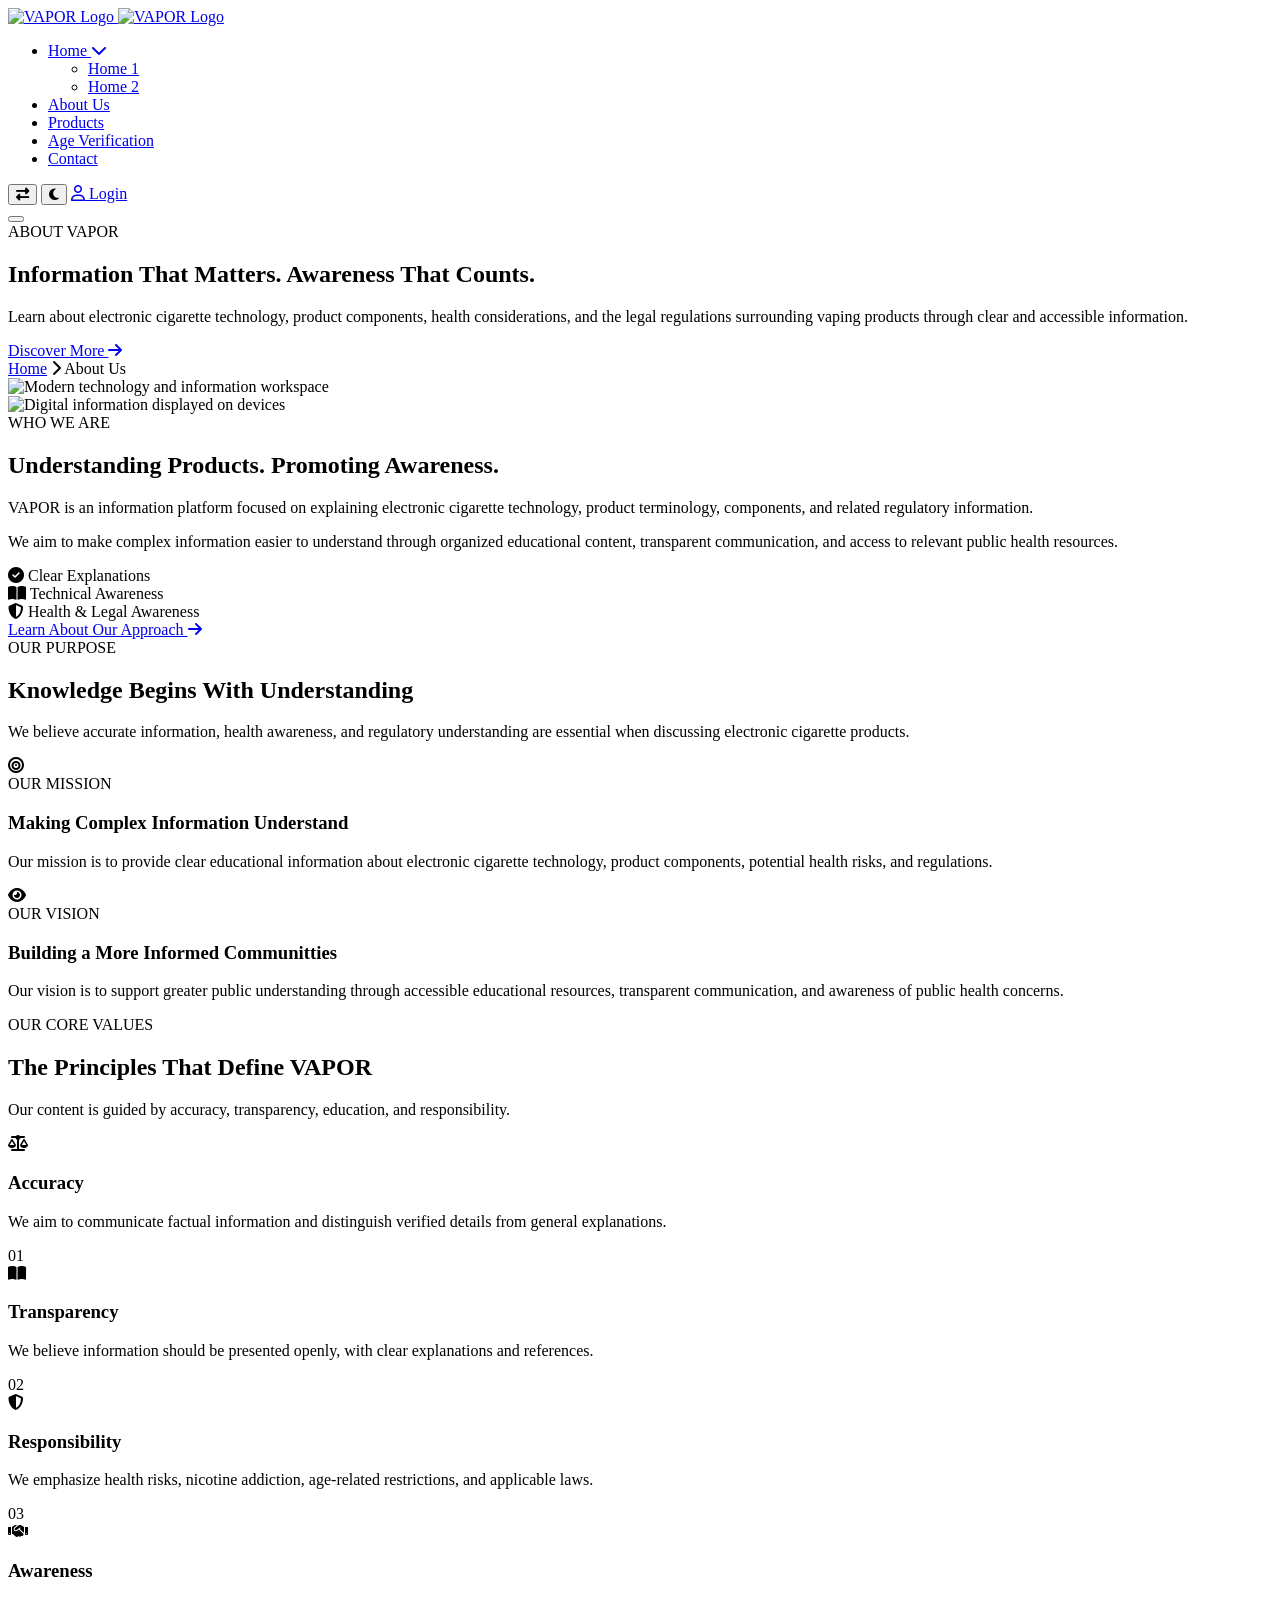
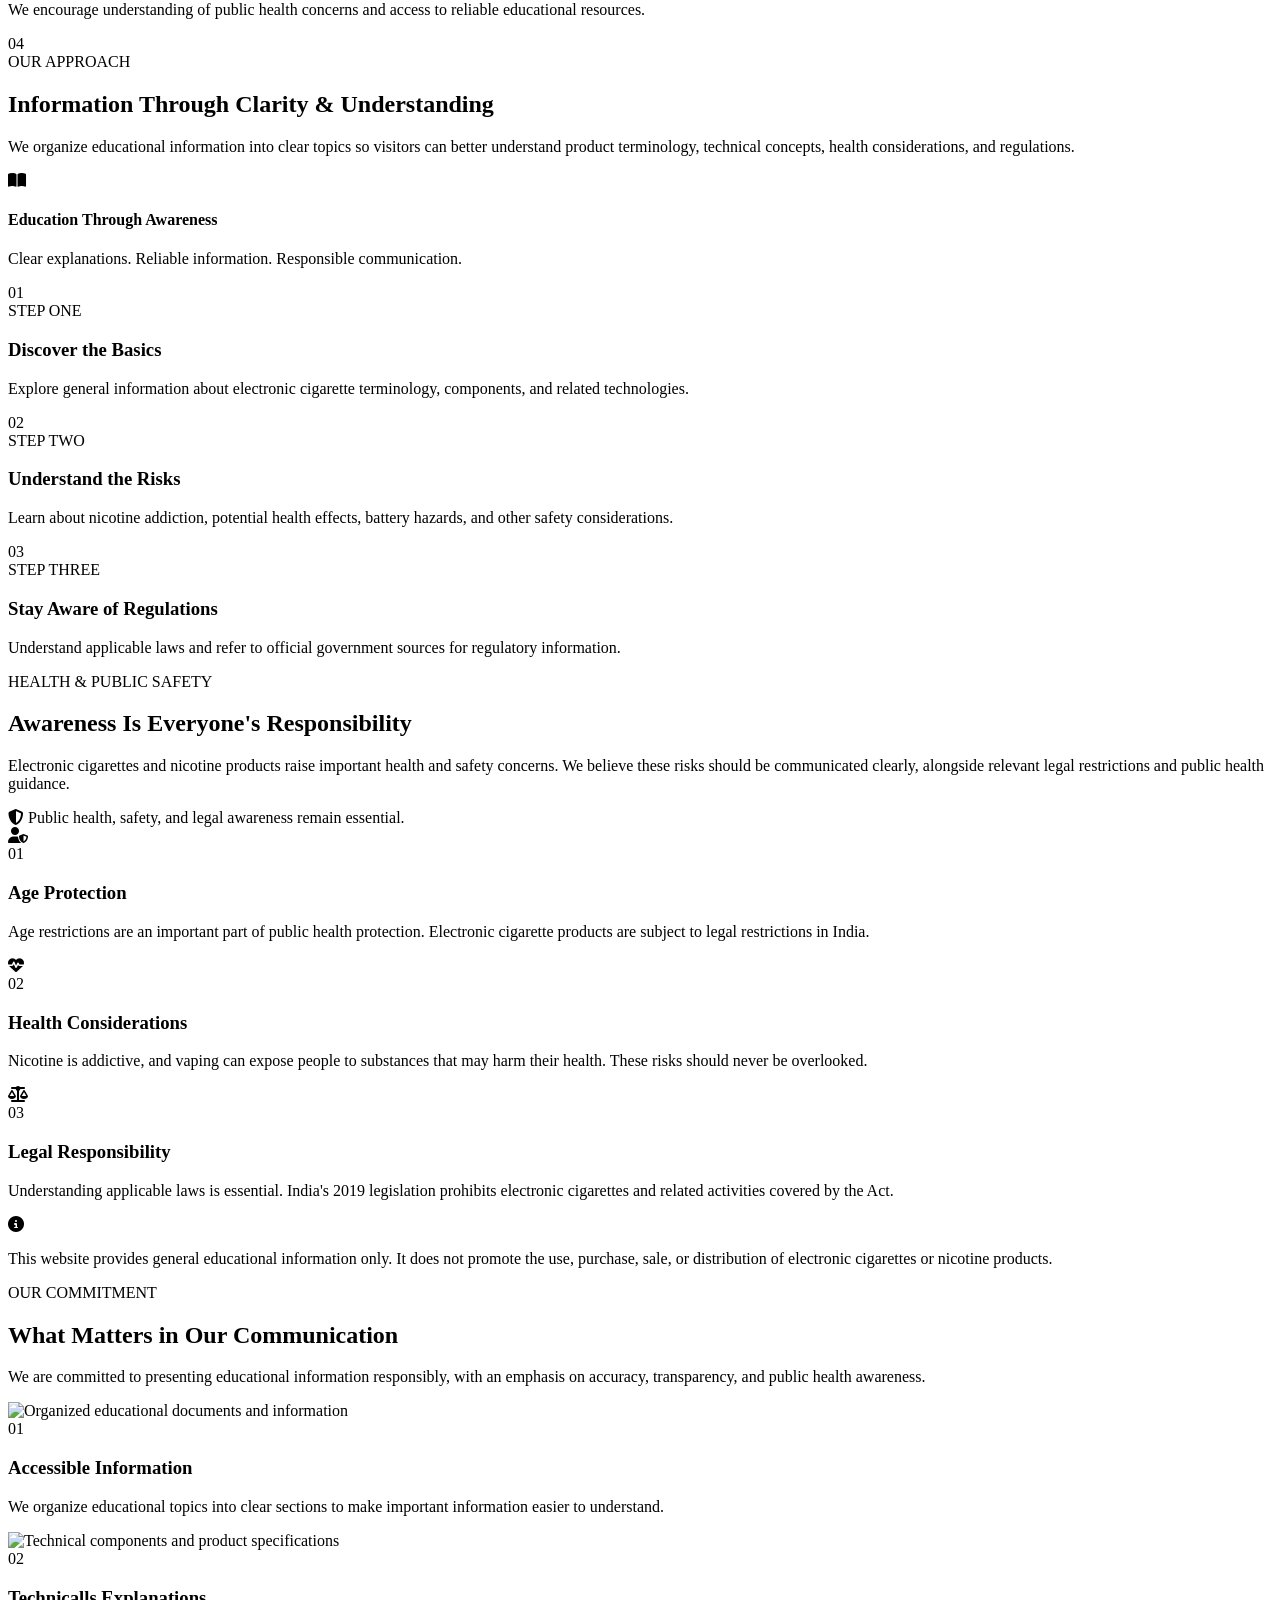
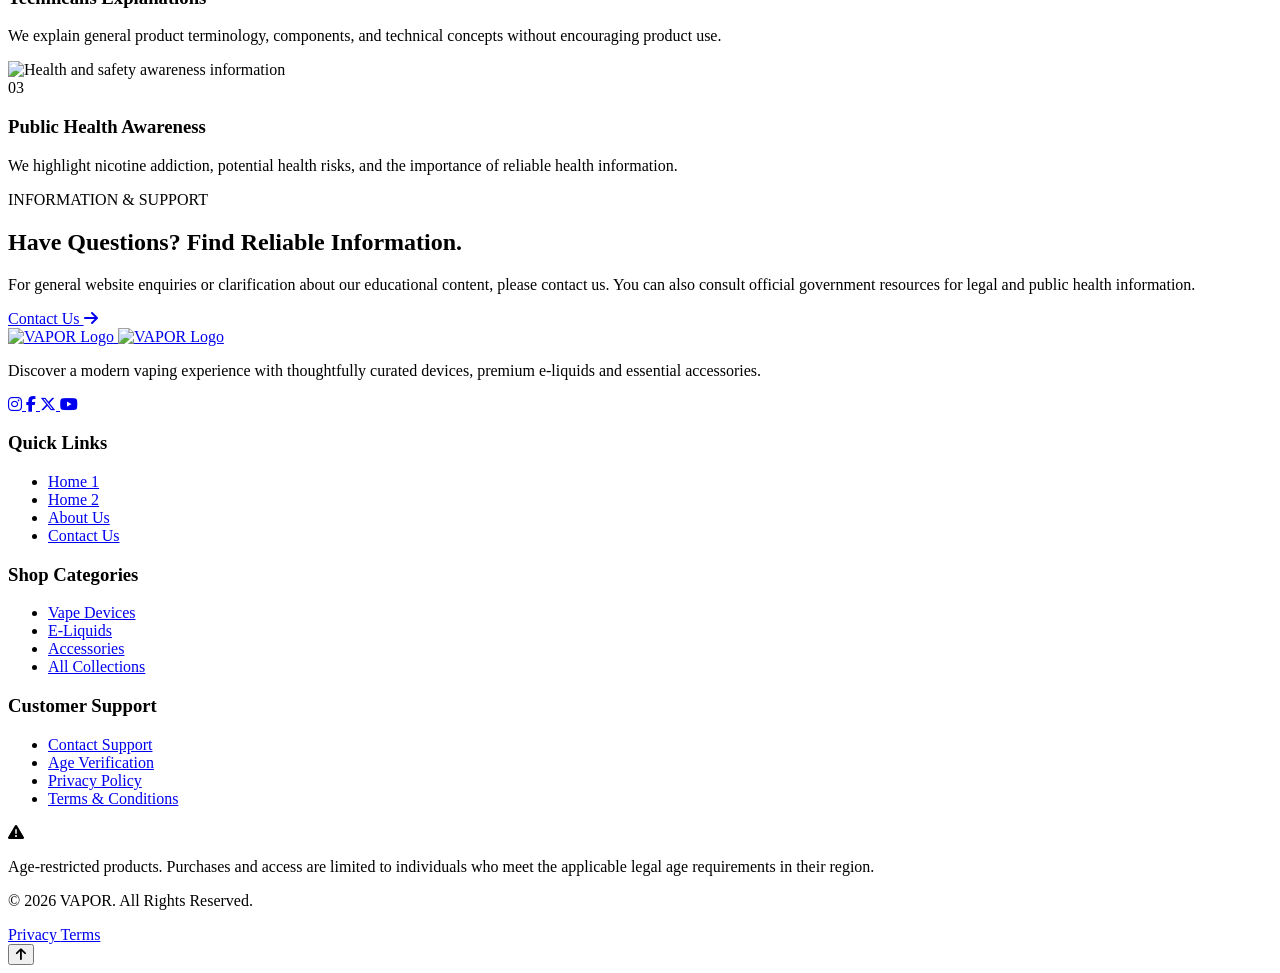
==== about.html @ ec59260a "Add files via upload" ====
<!DOCTYPE html>
<html lang="en">

<head>

    <meta charset="UTF-8">
    <meta name="viewport" content="width=device-width, initial-scale=1.0">

    <title>VAPOR | Vape & E-Liquid Store</title>
    <!-- Favicon -->

  <link rel="icon" type="image/png" href="images/logo-light.png">


    <!-- GOOGLE FONT: INTER -->
    <link rel="preconnect" href="https://fonts.googleapis.com">
    <link rel="preconnect" href="https://fonts.gstatic.com" crossorigin>

    <link href="https://fonts.googleapis.com/css2?family=Inter:wght@400;500;600;700;800&display=swap"
          rel="stylesheet">

    <!-- FONT AWESOME -->
    <link rel="stylesheet"
          href="https://cdnjs.cloudflare.com/ajax/libs/font-awesome/6.5.2/css/all.min.css">

    <!-- MAIN CSS -->
    <link rel="stylesheet" href="css/style.css">

    <!-- RESPONSIVE CSS -->
    <link rel="stylesheet" href="css/responsive.css">

</head>

<body>

    <!-- ==========================================
         HEADER START
    =========================================== -->

    <header class="vapor-header" id="vaporHeader">

        <div class="vapor-header-container">


            <!-- LOGO -->
            <a href="index.html" class="vapor-logo">

                <img src="images/logo-light.png"
                     class="vapor-logo-light"
                     alt="VAPOR Logo">

                <img src="images/logo.png"
                     class="vapor-logo-dark"
                     alt="VAPOR Logo">

            </a>


            <!-- NAVIGATION -->
            <nav class="vapor-navigation" id="vaporNavigation">


                <!-- NAVIGATION MENUS -->
                <ul class="vapor-nav-list">


                    <!-- HOME DROPDOWN -->
                    <li class="vapor-nav-item vapor-home-dropdown">

                        <a href="#"
                           class="vapor-nav-link vapor-home-trigger"
                           aria-haspopup="true"
                           aria-expanded="false">

                            Home

                            <i class="fa-solid fa-chevron-down"></i>

                        </a>


                        <!-- HOME SUBMENU -->
                        <ul class="vapor-dropdown-menu">

                            <li>
                                <a href="index.html">
                                    Home 1
                                </a>
                            </li>

                            <li>
                                <a href="home-2.html">
                                    Home 2
                                </a>
                            </li>

                        </ul>

                    </li>
                    <!-- ABOUT US -->
                    <li class="vapor-nav-item">

                        <a href="about.html"
                           class="vapor-nav-link active">

                            About Us

                        </a>

                    </li>


                    <!-- PRODUCTS -->
                    <li class="vapor-nav-item">

                        <a href="products.html"
                           class="vapor-nav-link">

                            Products

                        </a>

                    </li>


                    


                    <!-- AGE VERIFICATION -->
                    <li class="vapor-nav-item">

                        <a href="age-verification.html"
                           class="vapor-nav-link">

                            Age Verification

                        </a>

                    </li>


                    


                    <!-- CONTACT -->
                    <li class="vapor-nav-item">

                        <a href="contact.html"
                           class="vapor-nav-link">

                            Contact

                        </a>

                    </li>


                </ul>


                <!-- ==================================
                     HEADER ACTIONS
                     INSIDE NAVIGATION
                =================================== -->

                <div class="vapor-header-actions">


                    <!-- RTL BUTTON -->
                    <button class="vapor-header-icon"
                            type="button"
                            id="vaporRtlToggle"
                            aria-label="Toggle RTL"
                            title="Toggle RTL">

                        <i class="fa-solid fa-right-left"></i>

                    </button>


                    <!-- DARK MODE BUTTON -->
                    <button class="vapor-header-icon"
                            type="button"
                            id="vaporThemeToggle"
                            aria-label="Toggle dark mode"
                            title="Toggle Dark Mode">

                        <i class="fa-solid fa-moon"></i>

                    </button>


                    <!-- LOGIN BUTTON -->
                    <a href="login.html"
                       class="vapor-login-btn">

                        <i class="fa-regular fa-user"></i>

                        <span>Login</span>

                    </a>


                </div>


            </nav>


            <!-- ==================================
                 HAMBURGER BUTTON
            =================================== -->

            <button class="vapor-menu-toggle"
                    type="button"
                    id="vaporMenuToggle"
                    aria-label="Open navigation menu"
                    aria-expanded="false"
                    aria-controls="vaporNavigation">

                <span></span>
                <span></span>
                <span></span>

            </button>


        </div>

    </header>
    <!-- ==========================================
         HEADER END
    =========================================== -->


    <!-- MAIN CONTENT -->
    <main>

<!-- =========================================
             ABOUT US - HERO SECTION
        ========================================== -->

        <section class="vapor-about-hero" id="vaporAboutHero">

            <div class="vapor-about-hero-overlay"></div>

            <div class="vapor-about-hero-container">

                <div class="vapor-about-hero-content">

                    <span class="vapor-about-hero-eyebrow">
                        ABOUT VAPOR
                    </span>

                    <h1 class="vapor-about-hero-title">
                        Information That Matters.
                        <span>Awareness That Counts.</span>
                    </h1>

                    <p class="vapor-about-hero-description">
                        Learn about electronic cigarette technology,
                        product components, health considerations,
                        and the legal regulations surrounding vaping
                        products through clear and accessible information.
                    </p>

                    <a href="#vaporAboutStory" class="vapor-about-hero-btn">
                        Discover More
                        <i class="fa-solid fa-arrow-right"></i>
                    </a>

                </div>

                <!-- BREADCRUMB -->
                <div class="vapor-about-hero-breadcrumb">

                    <a href="index.html">Home</a>

                    <i class="fa-solid fa-chevron-right"></i>

                    <span>About Us</span>

                </div>

            </div>

        </section>


        <!-- ==========================================
             WHO WE ARE SECTION
        =========================================== -->

        <section class="vapor-about-story" id="vaporAboutStory">

            <div class="vapor-about-story-container">

                <!-- LEFT IMAGE AREA -->
                <div class="vapor-about-story-visual">

                    <div class="vapor-about-story-main-image">
                        <img src="images/about-who-we-are.jpg"
                             alt="Modern technology and information workspace">
                    </div>

                    <!-- FLOATING IMAGE CARD -->
                    <div class="vapor-about-story-floating-card">
                        <img src="images/about-information-card.jpg"
                             alt="Digital information displayed on devices">
                    </div>

                </div>

                <!-- RIGHT CONTENT AREA -->
                <div class="vapor-about-story-content">

                    <span class="vapor-about-story-eyebrow">
                        WHO WE ARE
                    </span>

                    <h2 class="vapor-about-story-title">
                        Understanding Products.
                        <span>Promoting Awareness.</span>
                    </h2>

                    <p class="vapor-about-story-description">
                        VAPOR is an information platform focused on explaining
                        electronic cigarette technology, product terminology,
                        components, and related regulatory information.
                    </p>

                    <p class="vapor-about-story-description">
                        We aim to make complex information easier to understand
                        through organized educational content, transparent
                        communication, and access to relevant public health
                        resources.
                    </p>

                    <!-- KEY FEATURES -->
                    <div class="vapor-about-story-features">

                        <div class="vapor-about-story-feature">
                            <span class="vapor-about-story-feature-icon">
                                <i class="fa-solid fa-circle-check"></i>
                            </span>

                            <span class="vapor-about-story-feature-text">
                                Clear Explanations
                            </span>
                        </div>

                        <div class="vapor-about-story-feature">
                            <span class="vapor-about-story-feature-icon">
                                <i class="fa-solid fa-book-open"></i>
                            </span>

                            <span class="vapor-about-story-feature-text">
                                Technical Awareness
                            </span>
                        </div>

                        <div class="vapor-about-story-feature">
                            <span class="vapor-about-story-feature-icon">
                                <i class="fa-solid fa-shield-halved"></i>
                            </span>

                            <span class="vapor-about-story-feature-text">
                                Health & Legal Awareness
                            </span>
                        </div>

                    </div>

                    <!-- BUTTON -->
                    <a href="#vaporAboutApproach"
                       class="vapor-about-story-btn">

                        Learn About Our Approach
                        <i class="fa-solid fa-arrow-right"></i>

                    </a>

                </div>

            </div>

        </section>


        <!-- ==========================================
             MISSION & VISION SECTION
        =========================================== -->

        <section class="vapor-about-purpose" id="vaporAboutPurpose">

            <div class="vapor-about-purpose-container">

                <!-- SECTION HEADER -->
                <div class="vapor-about-purpose-header">

                    <span class="vapor-about-purpose-eyebrow">
                        OUR PURPOSE
                    </span>

                    <h2 class="vapor-about-purpose-title">
                        Knowledge Begins
                        <span>With Understanding</span>
                    </h2>

                    <p class="vapor-about-purpose-description">
                        We believe accurate information, health awareness,
                        and regulatory understanding are essential when
                        discussing electronic cigarette products.
                    </p>

                </div>

                <!-- MISSION & VISION CARDS -->
                <div class="vapor-about-purpose-grid">

                    <!-- MISSION CARD -->
                    <article class="vapor-about-purpose-card">

                        <div class="vapor-about-purpose-icon">
                            <i class="fa-solid fa-bullseye"></i>
                        </div>

                        <span class="vapor-about-purpose-label">
                            OUR MISSION
                        </span>

                        <h3 class="vapor-about-purpose-card-title">
                            Making Complex Information Understand
                        </h3>

                        <p class="vapor-about-purpose-card-description">
                            Our mission is to provide clear educational
                            information about electronic cigarette technology,
                            product components, potential health risks,
                            and regulations.
                        </p>

                        <div class="vapor-about-purpose-card-line"></div>

                    </article>

                    <!-- VISION CARD -->
                    <article class="vapor-about-purpose-card">

                        <div class="vapor-about-purpose-icon">
                            <i class="fa-solid fa-eye"></i>
                        </div>

                        <span class="vapor-about-purpose-label">
                            OUR VISION
                        </span>

                        <h3 class="vapor-about-purpose-card-title">
                            Building a More Informed Communitties
                        </h3>

                        <p class="vapor-about-purpose-card-description">
                            Our vision is to support greater public
                            understanding through accessible educational
                            resources, transparent communication, and
                            awareness of public health concerns.
                        </p>

                        <div class="vapor-about-purpose-card-line"></div>

                    </article>

                </div>

            </div>

        </section>
                <!-- ==========================================
             OUR CORE VALUES SECTION
        =========================================== -->

        <section class="vapor-about-values" id="vaporAboutValues">

            <div class="vapor-about-values-container">

                <!-- SECTION HEADER -->
                <div class="vapor-about-values-header">

                    <span class="vapor-about-values-eyebrow">
                        OUR CORE VALUES
                    </span>

                    <h2 class="vapor-about-values-title">
                        The Principles
                        <span>That Define VAPOR</span>
                    </h2>

                    <p class="vapor-about-values-description">
                        Our content is guided by accuracy, transparency,
                        education, and responsibility.
                    </p>

                </div>

                <!-- VALUE CARDS -->
                <div class="vapor-about-values-grid">

                    <!-- CARD 1: ACCURACY -->
                    <article class="vapor-about-values-card">

                        <div class="vapor-about-values-icon">
                            <i class="fa-solid fa-scale-balanced"></i>
                        </div>

                        <h3 class="vapor-about-values-card-title">
                            Accuracy
                        </h3>

                        <p class="vapor-about-values-card-description">
                            We aim to communicate factual information
                            and distinguish verified details from
                            general explanations.
                        </p>

                        <span class="vapor-about-values-number">
                            01
                        </span>

                    </article>

                    <!-- CARD 2: TRANSPARENCY -->
                    <article class="vapor-about-values-card">

                        <div class="vapor-about-values-icon">
                            <i class="fa-solid fa-book-open"></i>
                        </div>

                        <h3 class="vapor-about-values-card-title">
                            Transparency
                        </h3>

                        <p class="vapor-about-values-card-description">
                            We believe information should be presented
                            openly, with clear explanations and
                            references.
                        </p>

                        <span class="vapor-about-values-number">
                            02
                        </span>

                    </article>

                    <!-- CARD 3: RESPONSIBILITY -->
                    <article class="vapor-about-values-card">

                        <div class="vapor-about-values-icon">
                            <i class="fa-solid fa-shield-halved"></i>
                        </div>

                        <h3 class="vapor-about-values-card-title">
                            Responsibility
                        </h3>

                        <p class="vapor-about-values-card-description">
                            We emphasize health risks, nicotine addiction,
                            age-related restrictions, and applicable laws.
                        </p>

                        <span class="vapor-about-values-number">
                            03
                        </span>

                    </article>

                    <!-- CARD 4: AWARENESS -->
                    <article class="vapor-about-values-card">

                        <div class="vapor-about-values-icon">
                            <i class="fa-solid fa-handshake"></i>
                        </div>

                        <h3 class="vapor-about-values-card-title">
                            Awareness
                        </h3>

                        <p class="vapor-about-values-card-description">
                            We encourage understanding of public health
                            concerns and access to reliable
                            educational resources.
                        </p>

                        <span class="vapor-about-values-number">
                            04
                        </span>

                    </article>

                </div>

            </div>

        </section>


        <!-- =================================================
             OUR APPROACH SECTION
        ================================================== -->

        <section class="vapor-about-approach" id="vaporAboutApproach">

            <div class="vapor-about-approach-container">

                <!-- LEFT CONTENT -->
                <div class="vapor-about-approach-intro">

                    <span class="vapor-about-approach-eyebrow">
                        OUR APPROACH
                    </span>

                    <h2 class="vapor-about-approach-title">
                        Information Through
                        <span>Clarity & Understanding</span>
                    </h2>

                    <p class="vapor-about-approach-description">
                        We organize educational information into clear
                        topics so visitors can better understand product
                        terminology, technical concepts, health
                        considerations, and regulations.
                    </p>

                    <div class="vapor-about-approach-visual">

                        <div class="vapor-about-approach-visual-icon">
                            <i class="fa-solid fa-book-open"></i>
                        </div>

                        <div class="vapor-about-approach-visual-text">

                            <h4>Education Through Awareness</h4>

                            <p>
                                Clear explanations. Reliable information.
                                Responsible communication.
                            </p>

                        </div>

                    </div>

                </div>

                <!-- RIGHT TIMELINE -->
                <div class="vapor-about-approach-timeline">

                    <!-- STEP 01 -->
                    <div class="vapor-about-approach-step">

                        <div class="vapor-about-approach-step-marker">
                            <span class="vapor-about-approach-number">
                                01
                            </span>
                        </div>

                        <div class="vapor-about-approach-step-content">

                            <span class="vapor-about-approach-step-label">
                                STEP ONE
                            </span>

                            <h3 class="vapor-about-approach-step-title">
                                Discover the Basics
                            </h3>

                            <p class="vapor-about-approach-step-description">
                                Explore general information about electronic
                                cigarette terminology, components, and
                                related technologies.
                            </p>

                        </div>

                    </div>

                    <!-- STEP 02 -->
                    <div class="vapor-about-approach-step">

                        <div class="vapor-about-approach-step-marker">
                            <span class="vapor-about-approach-number">
                                02
                            </span>
                        </div>

                        <div class="vapor-about-approach-step-content">

                            <span class="vapor-about-approach-step-label">
                                STEP TWO
                            </span>

                            <h3 class="vapor-about-approach-step-title">
                                Understand the Risks
                            </h3>

                            <p class="vapor-about-approach-step-description">
                                Learn about nicotine addiction, potential
                                health effects, battery hazards, and
                                other safety considerations.
                            </p>

                        </div>

                    </div>

                    <!-- STEP 03 -->
                    <div class="vapor-about-approach-step">

                        <div class="vapor-about-approach-step-marker">
                            <span class="vapor-about-approach-number">
                                03
                            </span>
                        </div>

                        <div class="vapor-about-approach-step-content">

                            <span class="vapor-about-approach-step-label">
                                STEP THREE
                            </span>

                            <h3 class="vapor-about-approach-step-title">
                                Stay Aware of Regulations
                            </h3>

                            <p class="vapor-about-approach-step-description">
                                Understand applicable laws and refer to
                                official government sources for
                                regulatory information.
                            </p>

                        </div>

                    </div>

                </div>

            </div>

        </section>


        <!-- =================================================
             SAFETY & RESPONSIBILITY SECTION
        ================================================== -->

        <section class="vapor-about-safety" id="vaporAboutSafety">

            <div class="vapor-about-safety-container">

                <!-- LEFT CONTENT -->
                <div class="vapor-about-safety-intro">

                    <span class="vapor-about-safety-eyebrow">
                        HEALTH & PUBLIC SAFETY
                    </span>

                    <h2 class="vapor-about-safety-title">
                        Awareness Is
                        <span>Everyone's Responsibility</span>
                    </h2>

                    <p class="vapor-about-safety-description">
                        Electronic cigarettes and nicotine products
                        raise important health and safety concerns.
                        We believe these risks should be communicated
                        clearly, alongside relevant legal restrictions
                        and public health guidance.
                    </p>

                    <div class="vapor-about-safety-note">

                        <i class="fa-solid fa-shield-halved"></i>

                        <span>
                            Public health, safety, and legal awareness
                            remain essential.
                        </span>

                    </div>

                </div>

                <!-- RIGHT INFORMATION POINTS -->
                <div class="vapor-about-safety-content">

                    <!-- ITEM 01 -->
                    <div class="vapor-about-safety-item">

                        <div class="vapor-about-safety-icon">
                            <i class="fa-solid fa-user-shield"></i>
                        </div>

                        <div class="vapor-about-safety-item-content">

                            <span class="vapor-about-safety-number">
                                01
                            </span>

                            <h3 class="vapor-about-safety-item-title">
                                Age Protection
                            </h3>

                            <p class="vapor-about-safety-item-description">
                                Age restrictions are an important part
                                of public health protection. Electronic
                                cigarette products are subject to legal
                                restrictions in India.
                            </p>

                        </div>

                    </div>

                    <!-- ITEM 02 -->
                    <div class="vapor-about-safety-item">

                        <div class="vapor-about-safety-icon">
                            <i class="fa-solid fa-heart-pulse"></i>
                        </div>

                        <div class="vapor-about-safety-item-content">

                            <span class="vapor-about-safety-number">
                                02
                            </span>

                            <h3 class="vapor-about-safety-item-title">
                                Health Considerations
                            </h3>

                            <p class="vapor-about-safety-item-description">
                                Nicotine is addictive, and vaping can
                                expose people to substances that may
                                harm their health. These risks should
                                never be overlooked.
                            </p>

                        </div>

                    </div>

                    <!-- ITEM 03 -->
                    <div class="vapor-about-safety-item">

                        <div class="vapor-about-safety-icon">
                            <i class="fa-solid fa-scale-balanced"></i>
                        </div>

                        <div class="vapor-about-safety-item-content">

                            <span class="vapor-about-safety-number">
                                03
                            </span>

                            <h3 class="vapor-about-safety-item-title">
                                Legal Responsibility
                            </h3>

                            <p class="vapor-about-safety-item-description">
                                Understanding applicable laws is essential.
                                India's 2019 legislation prohibits electronic
                                cigarettes and related activities covered
                                by the Act.
                            </p>

                        </div>

                    </div>

                </div>

                <!-- BOTTOM DISCLAIMER -->
                <div class="vapor-about-safety-disclaimer">

                    <i class="fa-solid fa-circle-info"></i>

                    <p>
                        This website provides general educational
                        information only. It does not promote the use,
                        purchase, sale, or distribution of electronic
                        cigarettes or nicotine products.
                    </p>

                </div>

            </div>

        </section>

        <!-- =================================================
             OUR COMMITMENT SECTION
        ================================================== -->

        <section class="vapor-about-why" id="vaporAboutWhy">

            <div class="vapor-about-why-container">

                <!-- SECTION HEADER -->
                <div class="vapor-about-why-header">

                    <span class="vapor-about-why-eyebrow">
                        OUR COMMITMENT
                    </span>

                    <h2 class="vapor-about-why-title">
                        What Matters
                        <span>in Our Communication</span>
                    </h2>

                    <p class="vapor-about-why-description">
                        We are committed to presenting educational
                        information responsibly, with an emphasis
                        on accuracy, transparency, and public
                        health awareness.
                    </p>

                </div>

                <!-- CHECKERBOARD GRID -->
                <div class="vapor-about-why-grid">

                    <!-- TILE 01 : IMAGE -->
                    <div class="vapor-about-why-icon-tile">

                        <img
                            src="images/why-clear-information.jpg"
                            alt="Organized educational documents and information"
                            class="vapor-about-why-image"
                        >

                    </div>

                    <!-- TILE 02 : CONTENT -->
                    <div class="vapor-about-why-content-tile">

                        <span class="vapor-about-why-number">01</span>

                        <h3>Accessible Information</h3>

                        <p>
                            We organize educational topics into clear
                            sections to make important information
                            easier to understand.
                        </p>

                    </div>

                    <!-- TILE 03 : IMAGE -->
                    <div class="vapor-about-why-icon-tile">

                        <img
                            src="images/why-technical-understanding.jpg"
                            alt="Technical components and product specifications"
                            class="vapor-about-why-image"
                        >

                    </div>

                    <!-- TILE 04 : CONTENT -->
                    <div class="vapor-about-why-content-tile">

                        <span class="vapor-about-why-number">02</span>

                        <h3>Technicalls Explanations</h3>

                        <p>
                            We explain general product terminology,
                            components, and technical concepts
                            without encouraging product use.
                        </p>

                    </div>

                    <!-- TILE 05 : IMAGE -->
                    <div class="vapor-about-why-icon-tile">

                        <img
                            src="images/why-responsible-awareness.jpg"
                            alt="Health and safety awareness information"
                            class="vapor-about-why-image"
                        >

                    </div>

                    <!-- TILE 06 : CONTENT -->
                    <div class="vapor-about-why-content-tile">

                        <span class="vapor-about-why-number">03</span>

                        <h3>Public Health Awareness</h3>

                        <p>
                            We highlight nicotine addiction,
                            potential health risks, and the
                            importance of reliable health information.
                        </p>

                    </div>

                </div>

            </div>

        </section>


        <!-- =========================================
             ABOUT CONTACT CTA SECTION
        ========================================== -->

        <section class="vapor-about-cta" id="vaporAboutCta">

            <div class="vapor-about-cta-overlay"></div>

            <div class="vapor-about-cta-container">

                <div class="vapor-about-cta-content">

                    <span class="vapor-about-cta-eyebrow">
                        INFORMATION & SUPPORT
                    </span>

                    <h2 class="vapor-about-cta-title">
                        Have Questions?
                        <span>Find Reliable Information.</span>
                    </h2>

                    <p class="vapor-about-cta-description">
                        For general website enquiries or clarification
                        about our educational content, please contact us.
                        You can also consult official government resources
                        for legal and public health information.
                    </p>

                    <a href="contact.html" class="vapor-about-cta-btn">
                        Contact Us
                        <i class="fa-solid fa-arrow-right"></i>
                    </a>

                </div>

            </div>

        </section>

        </main>

<!-- ==========================================
     VAPOR FOOTER START
========================================== -->

<footer class="vapor-footer" id="vaporFooter">

    <div class="vapor-footer-container">

        <!-- FOOTER MAIN CONTENT -->
        <div class="vapor-footer-main">

            <!-- BRAND -->
            <div class="vapor-footer-brand">

                <a href="index.html" class="vapor-footer-logo">

                    <img src="images/logo-light.png"
                         class="vapor-footer-logo-light"
                         alt="VAPOR Logo">

                    <img src="images/logo.png"
                         class="vapor-footer-logo-dark"
                         alt="VAPOR Logo">

                </a>

                <p class="vapor-footer-description">
                    Discover a modern vaping experience with
                    thoughtfully curated devices, premium
                    e-liquids and essential accessories.
                </p>

                <!-- SOCIAL LINKS -->
                <div class="vapor-footer-social">

                    <a href="#" aria-label="Instagram">
                        <i class="fa-brands fa-instagram"></i>
                    </a>

                    <a href="#" aria-label="Facebook">
                        <i class="fa-brands fa-facebook-f"></i>
                    </a>

                    <a href="#" aria-label="X">
                        <i class="fa-brands fa-x-twitter"></i>
                    </a>

                    <a href="#" aria-label="YouTube">
                        <i class="fa-brands fa-youtube"></i>
                    </a>

                </div>

            </div>


            <!-- QUICK LINKS -->
            <div class="vapor-footer-column">

                <h3>Quick Links</h3>

                <ul>

                    <li>
                        <a href="index.html">Home 1</a>
                    </li>

                    <li>
                        <a href="home-2.html">Home 2</a>
                    </li>

                    <li>
                        <a href="about.html">About Us</a>
                    </li>

                    <li>
                        <a href="contact.html">Contact Us</a>
                    </li>

                </ul>

            </div>


            <!-- SHOP CATEGORIES -->
            <div class="vapor-footer-column">

                <h3>Shop Categories</h3>

                <ul>

                    <li>
                        <a href="products.html#devices">
                            Vape Devices
                        </a>
                    </li>

                    <li>
                        <a href="products.html#eliquids">
                            E-Liquids
                        </a>
                    </li>

                    <li>
                        <a href="products.html#accessories">
                            Accessories
                        </a>
                    </li>

                    <li>
                        <a href="collections.html">
                            All Collections
                        </a>
                    </li>

                </ul>

            </div>


            <!-- CUSTOMER SUPPORT -->
            <div class="vapor-footer-column">

                <h3>Customer Support</h3>

                <ul>

                    <li>
                        <a href="contact.html">
                            Contact Support
                        </a>
                    </li>

                    <li>
                        <a href="age-verification.html">
                            Age Verification
                        </a>
                    </li>

                    <li>
                        <a href="privacy-policy.html">
                            Privacy Policy
                        </a>
                    </li>

                    <li>
                        <a href="terms.html">
                            Terms & Conditions
                        </a>
                    </li>

                </ul>

            </div>

        </div>


        <!-- AGE RESTRICTION NOTICE -->
        <div class="vapor-footer-age-notice">

            <i class="fa-solid fa-triangle-exclamation"></i>

            <p>
                Age-restricted products. Purchases and access
                are limited to individuals who meet the
                applicable legal age requirements in their region.
            </p>

        </div>


        <!-- FOOTER BOTTOM -->
        <div class="vapor-footer-bottom">

            <p>
                &copy; 2026 VAPOR. All Rights Reserved.
            </p>

            <div class="vapor-footer-bottom-links">

                <a href="privacy-policy.html">
                    Privacy
                </a>

                <a href="terms.html">
                    Terms
                </a>

            </div>

        </div>

    </div>

</footer>

<!-- ==========================================
     VAPOR FOOTER END
========================================== -->

<!-- SCROLL TO TOP BUTTON -->
<button class="vapor-scroll-top"
        id="vaporScrollTop"
        type="button"
        aria-label="Scroll to top"
        title="Back to top">

    <i class="fa-solid fa-arrow-up"></i>

</button>


    <!-- JAVASCRIPT -->
    <script src="js/script.js"></script>
    <!-- COMMON THEME SCRIPT -->

    <script src="js/theme.js"></script>

</body>

</html>
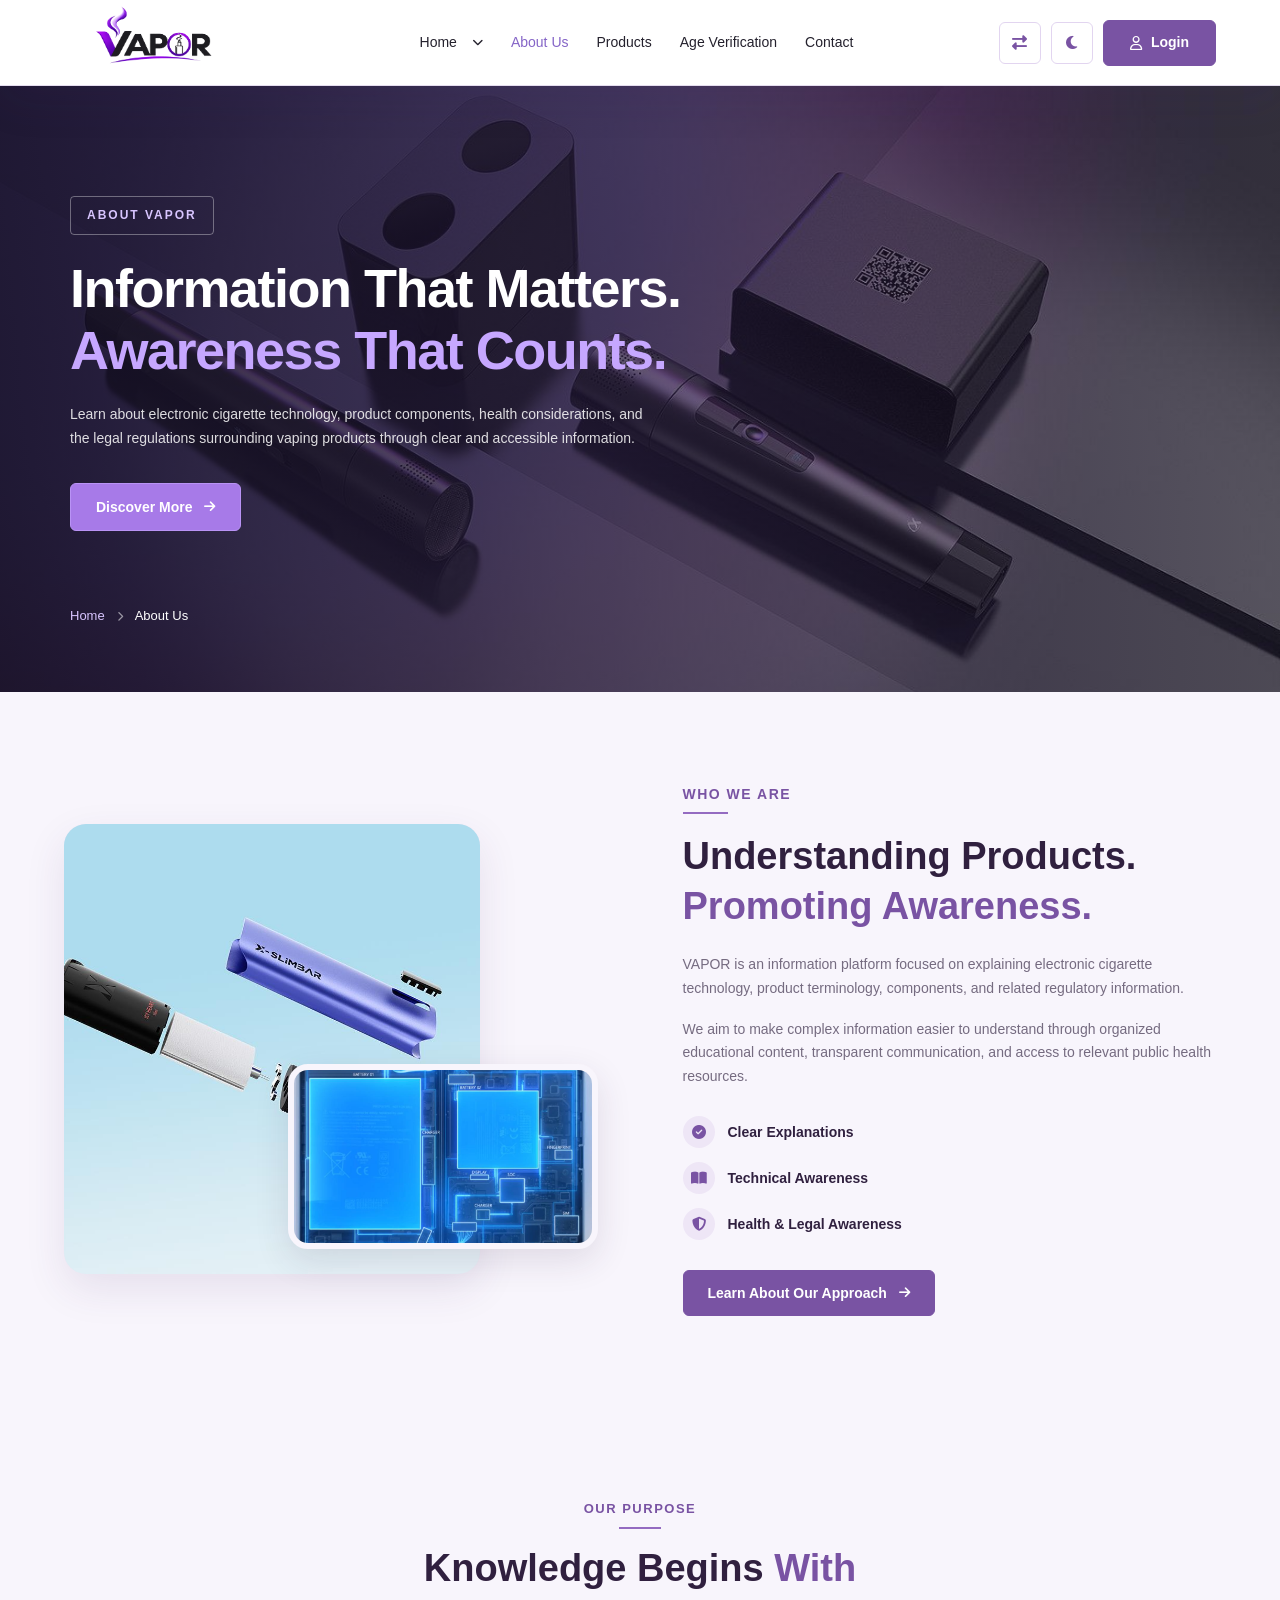
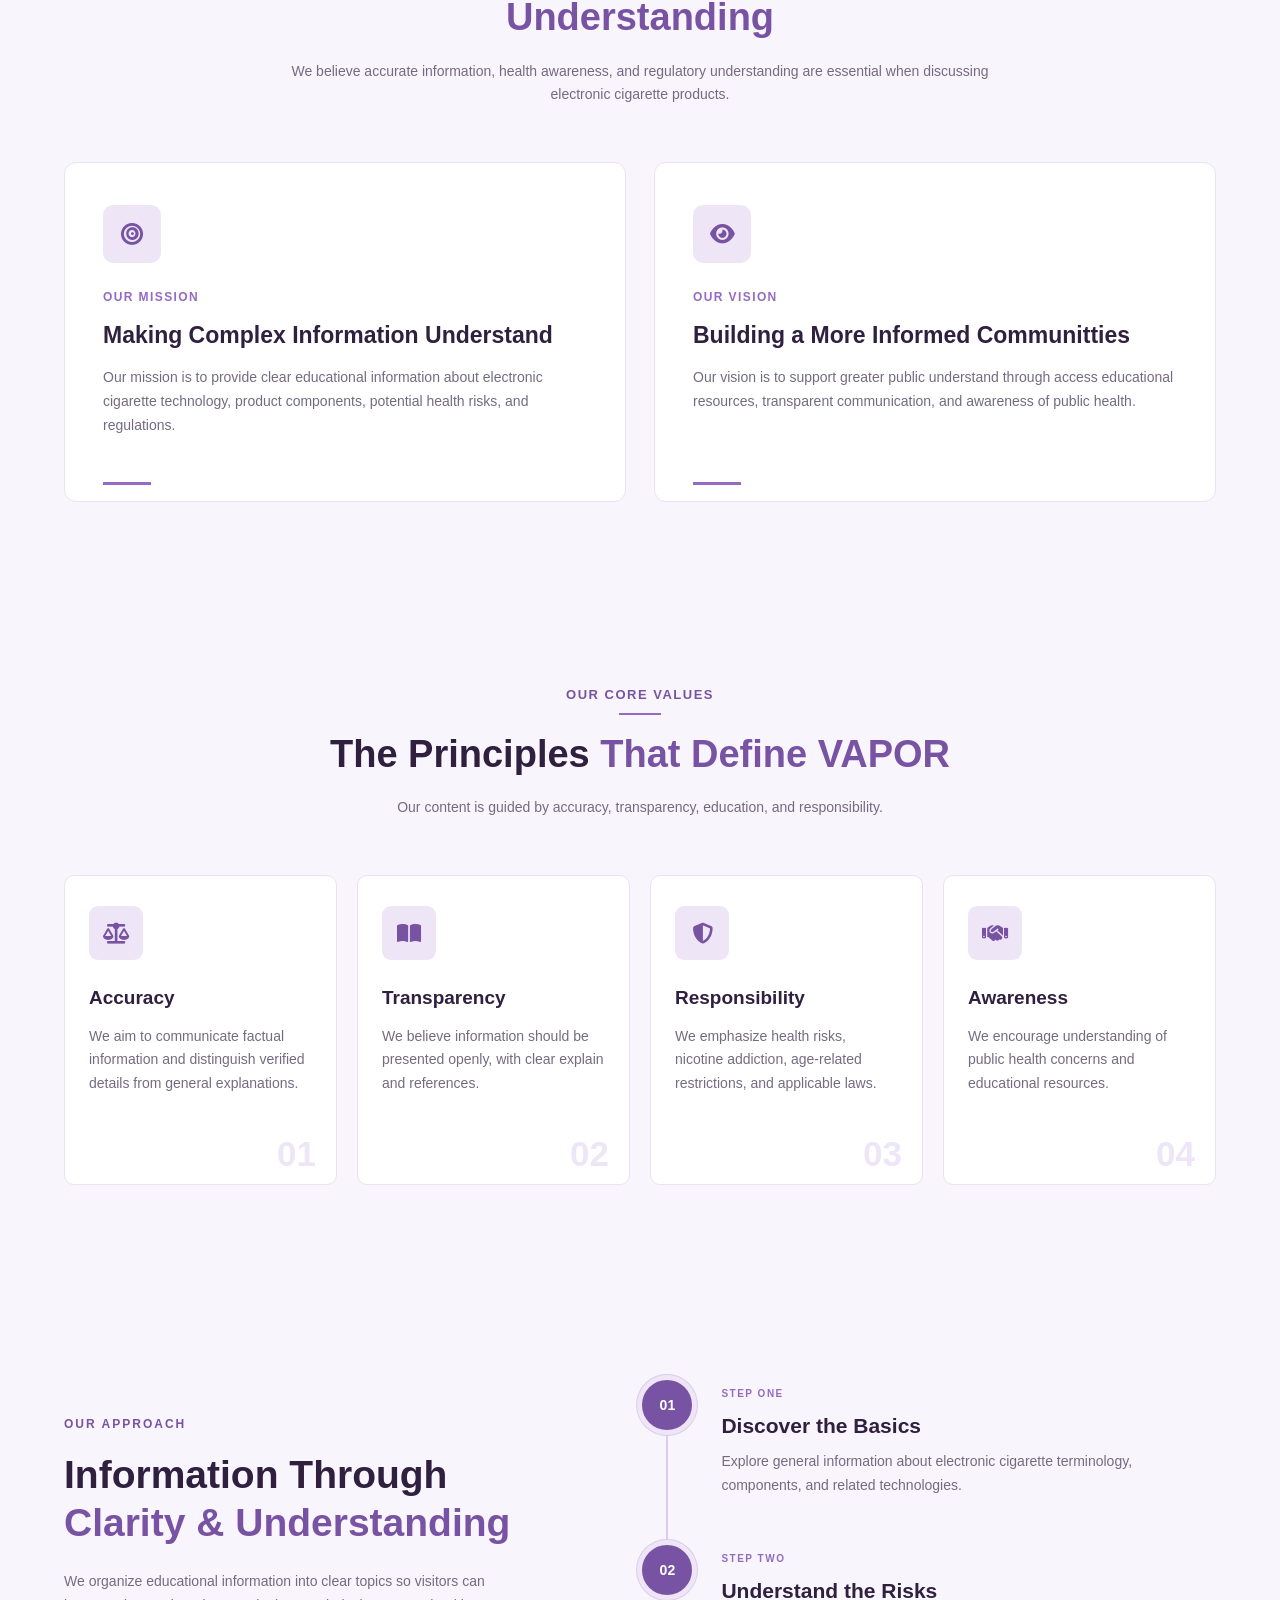
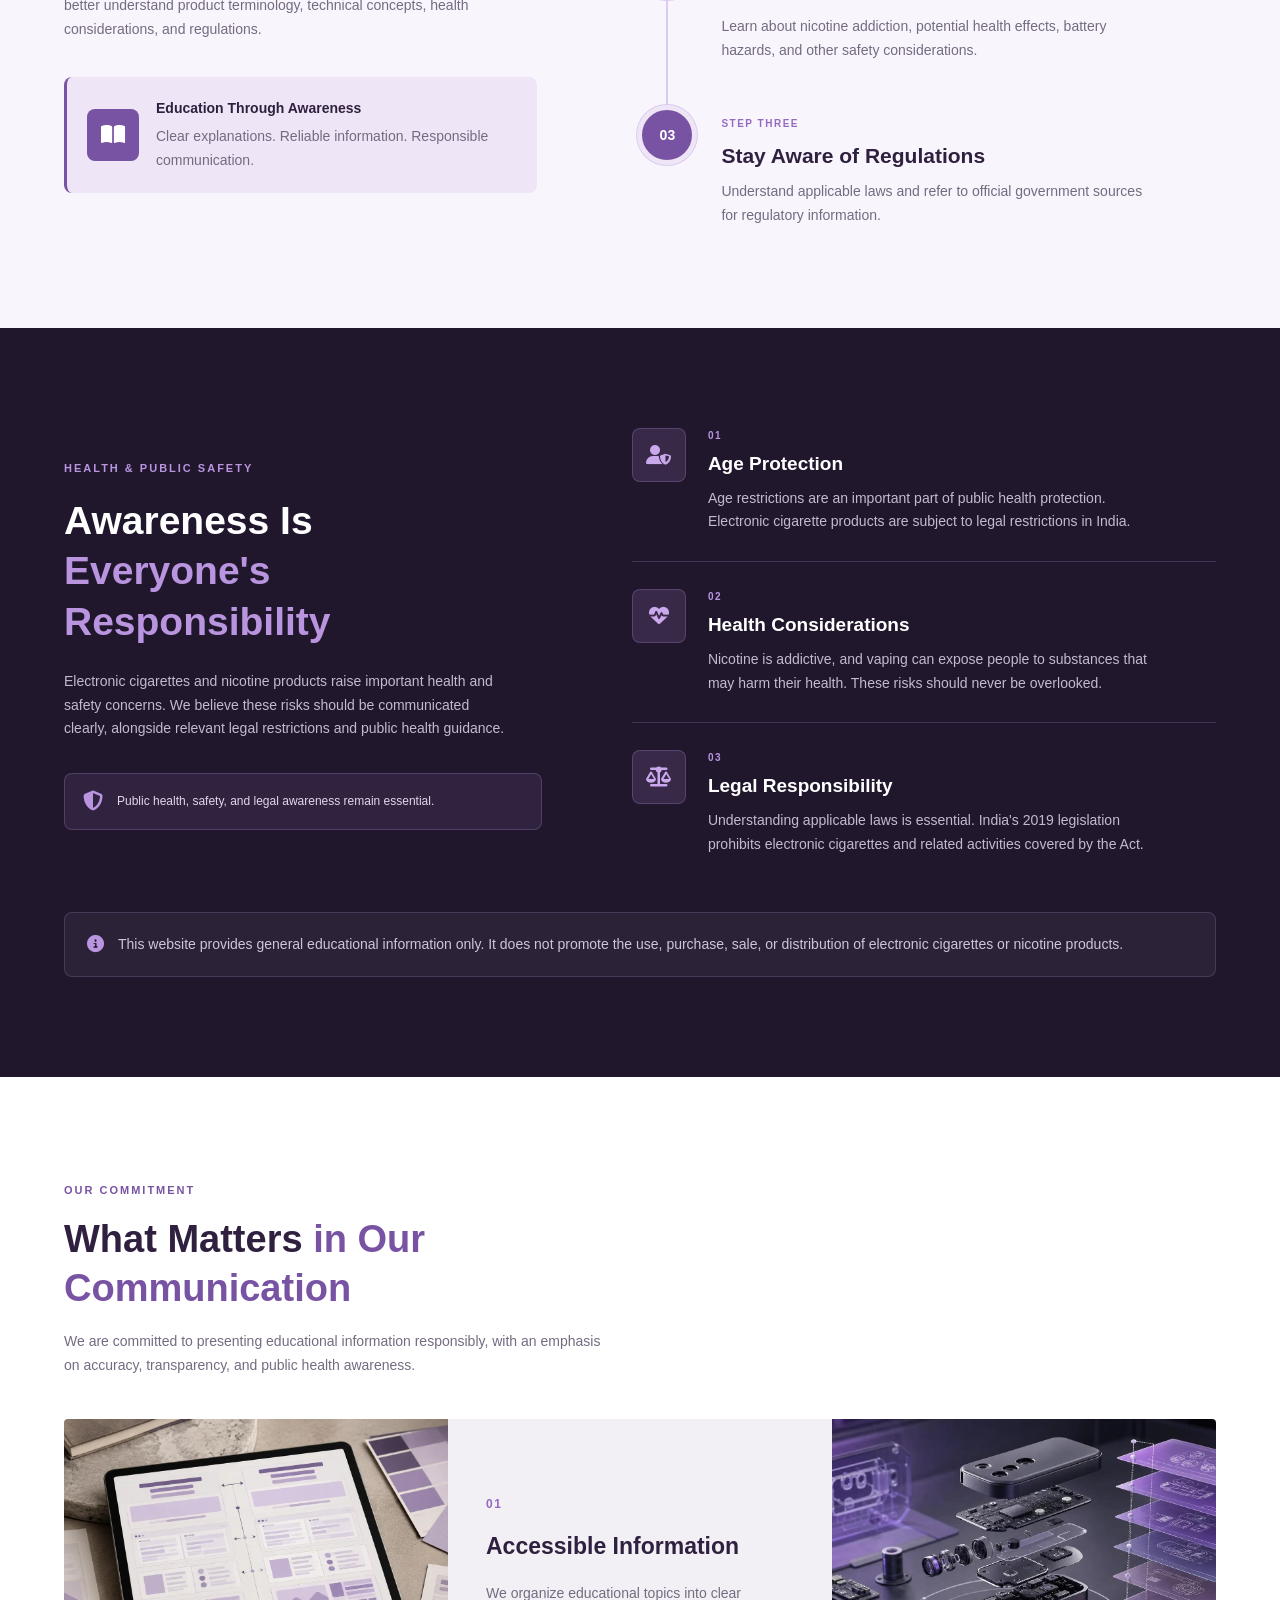
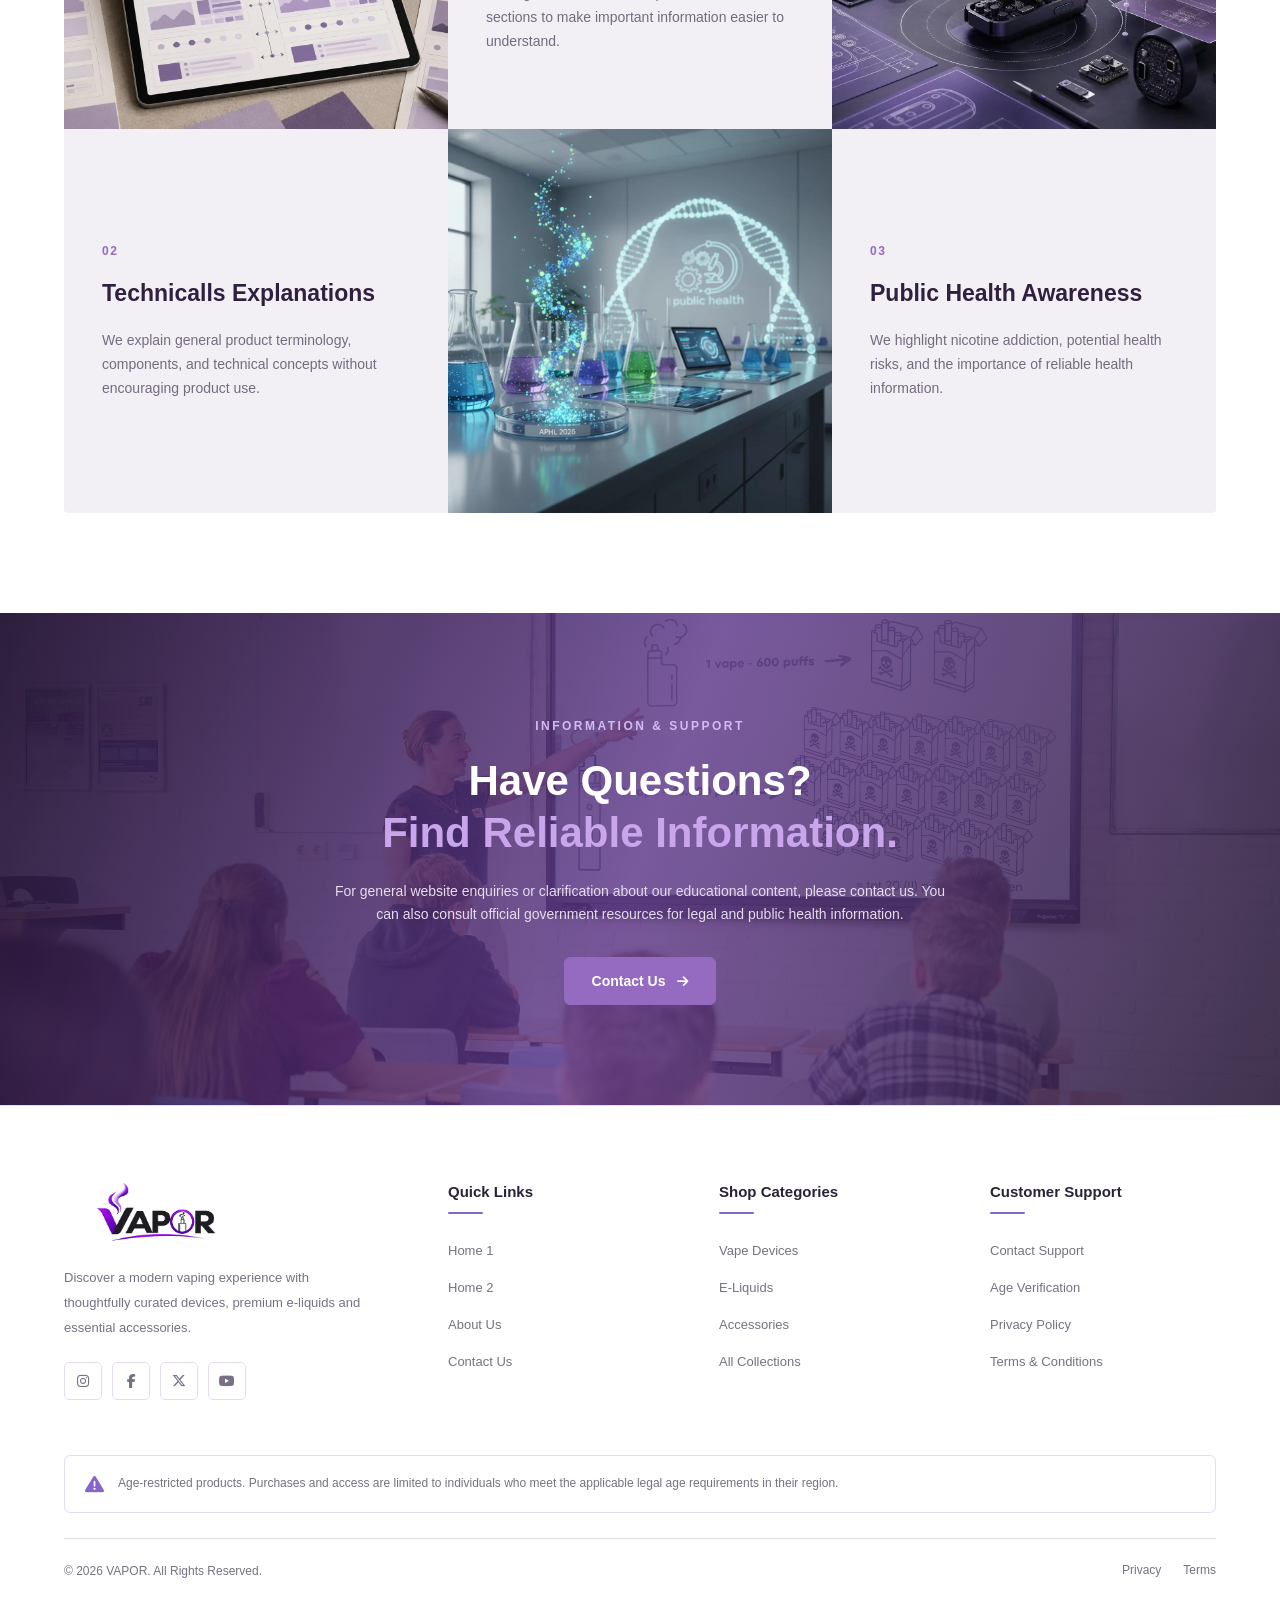
==== commit 13e4cbf5: "Add files via upload" ====
--- a/about.html
+++ b/about.html
@@ -461,9 +461,9 @@
 
                         <p class="vapor-about-purpose-card-description">
                             Our vision is to support greater public
-                            understanding through accessible educational
+                            understand through access educational
                             resources, transparent communication, and
-                            awareness of public health concerns.
+                            awareness of public health.
                         </p>
 
                         <div class="vapor-about-purpose-card-line"></div>
@@ -541,7 +541,7 @@
 
                         <p class="vapor-about-values-card-description">
                             We believe information should be presented
-                            openly, with clear explanations and
+                            openly, with clear explain and
                             references.
                         </p>
 
@@ -586,7 +586,7 @@
 
                         <p class="vapor-about-values-card-description">
                             We encourage understanding of public health
-                            concerns and access to reliable
+                            concerns and 
                             educational resources.
                         </p>
 
--- a/css/style.css
+++ b/css/style.css
@@ -0,0 +1,20784 @@
+
+/* ==========================================
+   VAPOR WEBSITE - GLOBAL CSS
+========================================== */
+
+:root {
+
+    /* PRIMARY THEME */
+    --vapor-primary: #8B5CF6;
+    --vapor-primary-hover: #7542E8;
+    --vapor-secondary: #B8A1FF;
+
+    /* LIGHT MODE COLORS */
+    --vapor-bg: #FFFFFF;
+    --vapor-bg-secondary: #F7F6FA;
+
+    --vapor-text: #24212D;
+    --vapor-text-secondary: #777482;
+
+    --vapor-border: #E8E5EF;
+
+    --vapor-card-bg: #FFFFFF;
+
+    /* BUTTON COLORS */
+    --vapor-btn-primary-bg: #8B5CF6;
+    --vapor-btn-primary-text: #FFFFFF;
+
+    --vapor-btn-secondary-bg: transparent;
+    --vapor-btn-secondary-text: #8B5CF6;
+    --vapor-btn-secondary-border: #8B5CF6;
+
+    /* HEADER */
+    --vapor-header-bg: #FFFFFF;
+    --vapor-header-text: #24212D;
+
+    /* SHADOW */
+    --vapor-shadow: 0 4px 20px rgba(20, 15, 35, 0.06);
+
+    /* TYPOGRAPHY */
+    --vapor-font: "Inter", sans-serif;
+
+    --vapor-body-size: 15px;
+    --vapor-nav-size: 14px;
+    --vapor-btn-size: 14px;
+
+    /* BUTTON DIMENSIONS */
+    --vapor-btn-height: 46px;
+    --vapor-btn-radius: 6px;
+
+}
+
+/* ==========================================
+   VAPOR HEADER ICONS - THEME HOVER
+========================================== */
+
+.vapor-header-icon {
+    background: transparent;
+    border: 1px solid #E2D5F0 !important;
+    color: #7953A3 !important;
+    transition: all 0.3s ease;
+}
+
+.vapor-header-icon i {
+    color: #7953A3 !important;
+    transition: all 0.3s ease;
+}
+
+/* HOVER */
+.vapor-header-icon:hover {
+    background: #7953A3 !important;
+    border-color: #7953A3 !important;
+    color: #FFFFFF !important;
+    box-shadow: 0 5px 15px rgba(121, 83, 163, 0.22);
+}
+
+.vapor-header-icon:hover i {
+    color: #FFFFFF !important;
+}
+
+/* FOCUS */
+.vapor-header-icon:focus-visible {
+    outline: 2px solid #B995E0 !important;
+    outline-offset: 3px;
+}
+
+/* ==========================================
+   DARK MODE
+========================================== */
+
+body.dark-mode .vapor-header-icon {
+    background: #211A2B !important;
+    border-color: #49345D !important;
+    color: #B995E0 !important;
+}
+
+body.dark-mode .vapor-header-icon i {
+    color: #B995E0 !important;
+}
+
+body.dark-mode .vapor-header-icon:hover {
+    background: #7953A3 !important;
+    border-color: #7953A3 !important;
+    color: #FFFFFF !important;
+}
+
+body.dark-mode .vapor-header-icon:hover i {
+    color: #FFFFFF !important;
+}
+
+/* ACTIVE / CLICK */
+.vapor-header-icon:active {
+    background: #5E3788 !important;
+    border-color: #5E3788 !important;
+    transform: scale(0.96);
+}
+
+body.dark-mode .vapor-header-icon:active {
+    background: #5E3788 !important;
+    border-color: #5E3788 !important;
+}
+/* ==========================================
+   GLOBAL RESET
+========================================== */
+
+* {
+    margin: 0;
+    padding: 0;
+    box-sizing: border-box;
+}
+
+html {
+    scroll-behavior: smooth;
+}
+
+body {
+
+    font-family: var(--vapor-font);
+
+    font-size: var(--vapor-body-size);
+
+    line-height: 1.6;
+
+    color: var(--vapor-text);
+
+    background: var(--vapor-bg);
+
+    transition:
+        background 0.3s ease,
+        color 0.3s ease;
+
+}
+
+a {
+    text-decoration: none;
+    color: inherit;
+}
+
+button,
+input,
+textarea,
+select {
+    font-family: inherit;
+}
+
+button {
+    cursor: pointer;
+}
+
+img {
+    max-width: 100%;
+    display: block;
+}
+
+ul {
+    list-style: none;
+}
+
+.container {
+    width: 100%;
+    max-width: 1200px;
+    margin: 0 auto;
+}
+
+
+/* ==========================================
+   GLOBAL BUTTON STYLES
+========================================== */
+
+.vapor-btn-primary,
+.vapor-btn-secondary,
+.vapor-login-btn {
+
+    min-height: var(--vapor-btn-height);
+
+    padding: 0 26px;
+
+    display: inline-flex;
+
+    align-items: center;
+
+    justify-content: center;
+
+    gap: 9px;
+
+    font-size: var(--vapor-btn-size);
+
+    font-weight: 600;
+
+    border-radius: var(--vapor-btn-radius);
+
+    transition: all 0.3s ease;
+
+}
+
+
+/* PRIMARY BUTTON */
+
+.vapor-btn-primary,
+.vapor-login-btn {
+
+    background: var(--vapor-btn-primary-bg);
+
+    color: var(--vapor-btn-primary-text);
+
+    border: 1px solid var(--vapor-btn-primary-bg);
+
+}
+
+.vapor-btn-primary:hover,
+.vapor-login-btn:hover {
+
+    background: var(--vapor-primary-hover);
+
+    border-color: var(--vapor-primary-hover);
+
+    color: #FFFFFF;
+
+}
+
+
+/* SECONDARY BUTTON */
+
+.vapor-btn-secondary {
+
+    background: var(--vapor-btn-secondary-bg);
+
+    color: var(--vapor-btn-secondary-text);
+
+    border: 1px solid var(--vapor-btn-secondary-border);
+
+}
+
+.vapor-btn-secondary:hover {
+
+    background: var(--vapor-primary);
+
+    color: #FFFFFF;
+
+    border-color: var(--vapor-primary);
+
+}
+
+
+/* ==========================================
+   HEADER MAIN STYLING
+========================================== */
+
+.vapor-header {
+
+    width: 100%;
+
+    height: 86px;
+
+    background: var(--vapor-header-bg);
+
+    border-bottom: 1px solid var(--vapor-border);
+
+    box-shadow: var(--vapor-shadow);
+
+    position: sticky;
+
+    top: 0;
+
+    left: 0;
+
+    z-index: 999;
+
+    transition:
+        background 0.3s ease,
+        border-color 0.3s ease;
+
+}
+
+
+.vapor-header-container {
+
+    width: 100%;
+
+    max-width: 1400px;
+
+    height: 100%;
+
+    margin: 0 auto;
+
+    padding: 0 5%;
+
+    display: flex;
+
+    align-items: center;
+
+    justify-content: space-between;
+
+}
+
+
+/* ==========================================
+   LOGO
+========================================== */
+
+.vapor-logo {
+
+    display: flex;
+
+    align-items: center;
+
+    flex-shrink: 0;
+
+}
+
+.vapor-logo img {
+
+    width: 160px;
+
+    height: auto;
+
+    object-fit: contain;
+
+}
+
+.vapor-logo-dark {
+
+    display: none;
+
+}
+
+
+/* ==========================================
+   NAVIGATION
+========================================== */
+
+.vapor-navigation {
+
+    display: flex;
+
+    align-items: center;
+
+    height: 100%;
+
+}
+
+.vapor-nav-list {
+
+    display: flex;
+
+    align-items: center;
+
+    gap: 30px;
+
+    height: 100%;
+
+}
+
+.vapor-nav-item {
+
+    position: relative;
+
+    display: flex;
+
+    align-items: center;
+
+    height: 100%;
+
+}
+
+.vapor-nav-link {
+
+    display: inline-flex;
+
+    align-items: center;
+
+    gap: 8px;
+
+    font-size: var(--vapor-nav-size);
+
+    font-weight: 500;
+
+    color: var(--vapor-header-text);
+
+    white-space: nowrap;
+
+    transition: color 0.3s ease;
+
+}
+
+.vapor-nav-link:hover {
+
+    color: var(--vapor-primary);
+
+}
+
+
+/* HOME DROPDOWN ARROW */
+
+.vapor-home-trigger i {
+
+    font-size: 11px;
+
+    transition: transform 0.3s ease;
+
+}
+
+
+/* ==========================================
+   HOME DROPDOWN MENU
+========================================== */
+
+.vapor-dropdown-menu {
+
+    position: absolute;
+
+    top: calc(100% - 1px);
+
+    left: 0;
+
+    min-width: 180px;
+
+    padding: 10px;
+
+    background: var(--vapor-card-bg);
+
+    border: 1px solid var(--vapor-border);
+
+    border-radius: 8px;
+
+    box-shadow: var(--vapor-shadow);
+
+    opacity: 0;
+
+    visibility: hidden;
+
+    transform: translateY(10px);
+
+    transition: all 0.3s ease;
+
+    z-index: 1000;
+
+}
+
+.vapor-dropdown-menu li a {
+
+    display: block;
+
+    padding: 11px 14px;
+
+    font-size: 14px;
+
+    font-weight: 500;
+
+    color: var(--vapor-text);
+
+    border-radius: 5px;
+
+    transition: all 0.3s ease;
+
+}
+
+.vapor-dropdown-menu li a:hover {
+
+    background: rgba(139, 92, 246, 0.10);
+
+    color: var(--vapor-primary);
+
+}
+
+
+/* DESKTOP DROPDOWN HOVER */
+
+@media (min-width: 1200px) {
+
+    .vapor-home-dropdown:hover .vapor-dropdown-menu {
+
+        opacity: 1;
+
+        visibility: visible;
+
+        transform: translateY(0);
+
+    }
+
+    .vapor-home-dropdown:hover .vapor-home-trigger i {
+
+        transform: rotate(180deg);
+
+    }
+
+}
+
+
+/* ==========================================
+   HEADER ACTIONS
+========================================== */
+
+.vapor-header-actions {
+
+    display: flex;
+
+    align-items: center;
+
+    gap: 12px;
+
+    flex-shrink: 0;
+
+}
+
+
+/* RTL AND DARK MODE ICON BUTTONS */
+
+.vapor-header-icon {
+
+    width: 42px;
+
+    height: 42px;
+
+    display: inline-flex;
+
+    align-items: center;
+
+    justify-content: center;
+
+    background: transparent;
+
+    color: var(--vapor-header-text);
+
+    border: 1px solid var(--vapor-border);
+
+    border-radius: 6px;
+
+    font-size: 16px;
+
+    transition: all 0.3s ease;
+
+}
+
+.vapor-header-icon:hover {
+
+    background: var(--vapor-primary);
+
+    border-color: var(--vapor-primary);
+
+    color: #FFFFFF;
+
+}
+
+
+/* LOGIN BUTTON */
+
+.vapor-login-btn {
+
+    min-width: 105px;
+
+    height: var(--vapor-btn-height);
+
+    white-space: nowrap;
+
+}
+/* ==========================================
+   VAPOR LOGIN BUTTON - THEME COLOR OVERRIDE
+========================================== */
+
+.vapor-login-btn {
+    background: #7953A3 !important;
+    border: 1px solid #7953A3 !important;
+    color: #FFFFFF !important;
+    transition: all 0.3s ease;
+}
+
+.vapor-login-btn i,
+.vapor-login-btn span {
+    color: #FFFFFF !important;
+}
+
+.vapor-login-btn:hover {
+    background: #5E3788 !important;
+    border-color: #5E3788 !important;
+    color: #FFFFFF !important;
+}
+
+.vapor-login-btn:hover i,
+.vapor-login-btn:hover span {
+    color: #FFFFFF !important;
+}
+
+/* DARK MODE */
+
+body.dark-mode .vapor-login-btn {
+    background: #7953A3 !important;
+    border-color: #7953A3 !important;
+    color: #FFFFFF !important;
+}
+
+body.dark-mode .vapor-login-btn:hover {
+    background: #946BC1 !important;
+    border-color: #946BC1 !important;
+}
+
+/* FOCUS */
+
+.vapor-login-btn:focus-visible {
+    outline: 2px solid #B995E0;
+    outline-offset: 3px;
+}
+
+/* ==========================================
+   HAMBURGER BUTTON
+   RESPONSIVE VISIBILITY IN PART 3
+========================================== */
+
+.vapor-menu-toggle {
+
+    width: 42px;
+
+    height: 42px;
+
+    display: none;
+
+    align-items: center;
+
+    justify-content: center;
+
+    flex-direction: column;
+
+    gap: 5px;
+
+    background: transparent;
+
+    border: 1px solid var(--vapor-border);
+
+    border-radius: 6px;
+
+}
+
+.vapor-menu-toggle span {
+
+    width: 19px;
+
+    height: 2px;
+
+    background: var(--vapor-header-text);
+
+    border-radius: 2px;
+
+    transition: all 0.3s ease;
+
+}
+
+
+/* ==========================================
+   DARK MODE
+========================================== */
+
+body.dark-mode {
+
+    /* DARK BACKGROUNDS */
+
+    --vapor-bg: #151515;
+
+    --vapor-bg-secondary: #1D1D1D;
+
+    --vapor-card-bg: #222222;
+
+
+    /* DARK TEXT */
+
+    --vapor-text: #F5F5F5;
+
+    --vapor-text-secondary: #B0ADB8;
+
+
+    /* BORDERS */
+
+    --vapor-border: #353535;
+
+
+    /* HEADER */
+
+    --vapor-header-bg: #151515;
+
+    --vapor-header-text: #F5F5F5;
+
+
+    /* BUTTONS */
+
+    --vapor-btn-primary-bg: #8B5CF6;
+
+    --vapor-btn-primary-text: #FFFFFF;
+
+    --vapor-btn-secondary-bg: transparent;
+
+    --vapor-btn-secondary-text: #B8A1FF;
+
+    --vapor-btn-secondary-border: #8B5CF6;
+
+
+    /* SHADOW */
+
+    --vapor-shadow: 0 4px 20px rgba(0, 0, 0, 0.25);
+
+}
+
+
+/* DARK MODE LOGO SWITCH */
+
+body.dark-mode .vapor-logo-light {
+
+    display: none;
+
+}
+
+body.dark-mode .vapor-logo-dark {
+
+    display: block;
+
+}
+
+
+/* DARK MODE DROPDOWN */
+
+body.dark-mode .vapor-dropdown-menu {
+
+    background: #222222;
+
+    border-color: #353535;
+
+}
+
+body.dark-mode .vapor-dropdown-menu li a {
+
+    color: #F5F5F5;
+
+}
+
+body.dark-mode .vapor-dropdown-menu li a:hover {
+
+    background: rgba(139, 92, 246, 0.18);
+
+    color: #B8A1FF;
+
+}
+
+
+/* DARK MODE ICON BUTTON */
+
+body.dark-mode .vapor-header-icon {
+
+    color: #F5F5F5;
+
+    border-color: #444444;
+
+}
+
+body.dark-mode .vapor-header-icon:hover {
+
+    background: var(--vapor-primary);
+
+    border-color: var(--vapor-primary);
+
+    color: #FFFFFF;
+
+}
+
+
+/* DARK MODE HAMBURGER */
+
+body.dark-mode .vapor-menu-toggle {
+
+    border-color: #444444;
+
+}
+
+body.dark-mode .vapor-menu-toggle span {
+
+    background: #F5F5F5;
+
+}
+
+
+/* DARK MODE SECONDARY BUTTON */
+
+body.dark-mode .vapor-btn-secondary {
+
+    color: #B8A1FF;
+
+    border-color: #8B5CF6;
+
+}
+
+body.dark-mode .vapor-btn-secondary:hover {
+
+    color: #FFFFFF;
+
+    background: #8B5CF6;
+
+}
+
+
+/* ==========================================
+   GLOBAL DARK MODE TRANSITIONS
+========================================== */
+
+body,
+.vapor-header,
+.vapor-dropdown-menu,
+.vapor-nav-link,
+.vapor-header-icon,
+.vapor-menu-toggle,
+.vapor-card {
+
+    transition:
+        background-color 0.3s ease,
+        color 0.3s ease,
+        border-color 0.3s ease;
+
+}
+
+
+
+
+
+
+
+
+
+
+/* =====================================================
+   VAPOR WEBSITE - FOOTER
+   PART 2 - MAIN CSS + DARK MODE
+===================================================== */
+
+
+/* =====================================================
+   1. FOOTER MAIN
+===================================================== */
+
+.vapor-footer {
+    width: 100%;
+    padding: 75px 5% 0;
+    background: var(--vapor-header-bg);
+    color: var(--vapor-text);
+    font-family: "Inter", sans-serif;
+    overflow: hidden;
+    border-top: 1px solid var(--vapor-border);
+}
+
+.vapor-footer *,
+.vapor-footer *::before,
+.vapor-footer *::after {
+    box-sizing: border-box;
+}
+
+.vapor-footer-container {
+    width: 100%;
+    max-width: 1200px;
+    margin: 0 auto;
+}
+
+
+/* =====================================================
+   2. FOOTER MAIN GRID
+===================================================== */
+
+.vapor-footer-main {
+    display: grid;
+    grid-template-columns: 1.5fr 1fr 1fr 1fr;
+    gap: 45px;
+    padding-bottom: 55px;
+}
+
+
+/* =====================================================
+   3. FOOTER BRAND
+===================================================== */
+
+.vapor-footer-brand {
+    max-width: 310px;
+}
+
+.vapor-footer-logo {
+    display: inline-flex;
+    align-items: center;
+    margin-bottom: 20px;
+}
+
+.vapor-footer-logo img {
+    width: 150px;
+    height: auto;
+    max-height: 65px;
+    object-fit: contain;
+}
+
+.vapor-footer-logo-dark {
+    display: none;
+}
+
+body.dark-mode .vapor-footer-logo-light {
+    display: none;
+}
+
+body.dark-mode .vapor-footer-logo-dark {
+    display: block;
+}
+
+.vapor-footer-description {
+    margin: 0 0 22px;
+    font-size: 13px;
+    line-height: 1.9;
+    font-weight: 400;
+    color: var(--vapor-muted);
+}
+
+
+/* =====================================================
+   4. SOCIAL ICONS
+===================================================== */
+
+.vapor-footer-social {
+    display: flex;
+    align-items: center;
+    gap: 10px;
+}
+
+.vapor-footer-social a {
+    width: 38px;
+    height: 38px;
+
+    display: flex;
+    align-items: center;
+    justify-content: center;
+
+    border: 1px solid var(--vapor-border);
+    border-radius: 5px;
+
+    color: var(--vapor-text);
+    background: transparent;
+
+    font-size: 14px;
+
+    transition: all 0.3s ease;
+}
+
+.vapor-footer-social a:hover {
+    color: #FFFFFF;
+    background: var(--vapor-primary);
+    border-color: var(--vapor-primary);
+    transform: translateY(-3px);
+}
+
+
+/* =====================================================
+   5. FOOTER COLUMNS
+===================================================== */
+
+.vapor-footer-column {
+    min-width: 0;
+}
+
+.vapor-footer-column h3 {
+    position: relative;
+
+    margin: 0 0 24px;
+    padding-bottom: 12px;
+
+    font-size: 15px;
+    line-height: 1.4;
+    font-weight: 700;
+
+    color: var(--vapor-heading);
+}
+
+.vapor-footer-column h3::after {
+    content: "";
+
+    position: absolute;
+    bottom: 0;
+    left: 0;
+
+    width: 35px;
+    height: 2px;
+
+    background: var(--vapor-primary);
+    border-radius: 5px;
+}
+
+.vapor-footer-column ul {
+    display: flex;
+    flex-direction: column;
+    gap: 13px;
+
+    list-style: none;
+    padding: 0;
+    margin: 0;
+}
+
+.vapor-footer-column ul li {
+    margin: 0;
+    padding: 0;
+}
+
+.vapor-footer-column ul li a {
+    display: inline-block;
+
+    font-size: 13px;
+    line-height: 1.7;
+    font-weight: 400;
+
+    color: var(--vapor-muted);
+    text-decoration: none;
+
+    transition: color 0.3s ease,
+                transform 0.3s ease;
+}
+
+.vapor-footer-column ul li a:hover {
+    color: var(--vapor-primary);
+    transform: translateX(4px);
+}
+
+
+/* =====================================================
+   6. AGE RESTRICTION NOTICE
+===================================================== */
+
+.vapor-footer-age-notice {
+    display: flex;
+    align-items: center;
+    gap: 14px;
+
+    padding: 17px 20px;
+    margin-bottom: 25px;
+
+    background: var(--vapor-card-bg);
+    border: 1px solid var(--vapor-border);
+    border-radius: 6px;
+}
+
+.vapor-footer-age-notice i {
+    flex-shrink: 0;
+    font-size: 19px;
+    color: var(--vapor-primary);
+}
+
+.vapor-footer-age-notice p {
+    margin: 0;
+
+    font-size: 12px;
+    line-height: 1.8;
+    font-weight: 400;
+
+    color: var(--vapor-muted);
+}
+
+
+/* =====================================================
+   7. FOOTER BOTTOM
+===================================================== */
+
+.vapor-footer-bottom {
+    min-height: 65px;
+
+    display: flex;
+    align-items: center;
+    justify-content: space-between;
+
+    gap: 20px;
+
+    border-top: 1px solid var(--vapor-border);
+}
+
+.vapor-footer-bottom p {
+    margin: 0;
+
+    font-size: 12px;
+    line-height: 1.7;
+    font-weight: 400;
+
+    color: var(--vapor-muted);
+}
+
+.vapor-footer-bottom-links {
+    display: flex;
+    align-items: center;
+    gap: 22px;
+}
+
+.vapor-footer-bottom-links a {
+    font-size: 12px;
+    font-weight: 500;
+
+    color: var(--vapor-muted);
+    text-decoration: none;
+
+    transition: color 0.3s ease;
+}
+
+.vapor-footer-bottom-links a:hover {
+    color: var(--vapor-primary);
+}
+
+
+/* =====================================================
+   8. DARK MODE
+===================================================== */
+
+body.dark-mode .vapor-footer {
+    background: var(--vapor-header-bg);
+    color: var(--vapor-text);
+    border-color: var(--vapor-border);
+}
+
+body.dark-mode .vapor-footer-column h3 {
+    color: var(--vapor-heading);
+}
+
+body.dark-mode .vapor-footer-column ul li a {
+    color: var(--vapor-muted);
+}
+
+body.dark-mode .vapor-footer-column ul li a:hover {
+    color: var(--vapor-primary);
+}
+
+body.dark-mode .vapor-footer-description {
+    color: var(--vapor-muted);
+}
+
+body.dark-mode .vapor-footer-social a {
+    color: var(--vapor-text);
+    border-color: var(--vapor-border);
+}
+
+body.dark-mode .vapor-footer-social a:hover {
+    color: #FFFFFF;
+    background: var(--vapor-primary);
+    border-color: var(--vapor-primary);
+}
+
+body.dark-mode .vapor-footer-age-notice {
+    background: var(--vapor-card-bg);
+    border-color: var(--vapor-border);
+}
+
+body.dark-mode .vapor-footer-age-notice p {
+    color: var(--vapor-muted);
+}
+
+body.dark-mode .vapor-footer-bottom {
+    border-color: var(--vapor-border);
+}
+
+body.dark-mode .vapor-footer-bottom p,
+body.dark-mode .vapor-footer-bottom-links a {
+    color: var(--vapor-muted);
+}
+
+body.dark-mode .vapor-footer-bottom-links a:hover {
+    color: var(--vapor-primary);
+}
+
+
+/* =====================================================
+   9. FOOTER HOVER ACCESSIBILITY
+===================================================== */
+
+.vapor-footer a:focus-visible {
+    outline: 2px solid var(--vapor-primary);
+    outline-offset: 4px;
+}
+
+@media (prefers-reduced-motion: reduce) {
+
+    .vapor-footer a {
+        transition: none;
+    }
+
+}
+
+
+
+
+
+
+
+
+
+
+
+/*********HOME-1*********/
+
+
+/* =====================================================
+   VAPOR HOME 1 - HERO BANNER
+   PART 2 - MAIN CSS + DARK MODE
+===================================================== */
+
+
+/* =====================================================
+   1. HERO SECTION
+===================================================== */
+
+.vapor-hero {
+    position: relative;
+    width: 100%;
+    min-height: 680px;
+    height: 85vh;
+    max-height: 820px;
+    overflow: hidden;
+    background: #100d18;
+    font-family: var(--vapor-font, "Inter", sans-serif);
+}
+
+.vapor-hero *,
+.vapor-hero *::before,
+.vapor-hero *::after {
+    box-sizing: border-box;
+}
+
+
+/* =====================================================
+   2. SLIDER
+===================================================== */
+
+.vapor-hero-slider {
+    position: relative;
+    width: 100%;
+    height: 100%;
+    min-height: inherit;
+}
+
+.vapor-hero-slide {
+    position: absolute;
+    inset: 0;
+    width: 100%;
+    height: 100%;
+    min-height: inherit;
+
+    display: flex;
+    align-items: center;
+
+    background-size: cover;
+    background-position: center;
+    background-repeat: no-repeat;
+
+    opacity: 0;
+    visibility: hidden;
+    transition:
+        opacity 0.9s ease,
+        visibility 0.9s ease;
+}
+
+.vapor-hero-slide.active {
+    opacity: 1;
+    visibility: visible;
+    z-index: 1;
+}
+
+
+/* =====================================================
+   3. DARK IMAGE OVERLAY
+===================================================== */
+
+.vapor-hero-overlay {
+    position: absolute;
+    inset: 0;
+    width: 100%;
+    height: 100%;
+
+    background:
+        linear-gradient(
+            90deg,
+            rgba(12, 8, 22, 0.94) 0%,
+            rgba(20, 12, 34, 0.78) 45%,
+            rgba(20, 12, 34, 0.30) 100%
+        );
+
+    z-index: 1;
+}
+
+
+/* =====================================================
+   4. HERO CONTAINER
+===================================================== */
+
+.vapor-hero-container {
+    position: relative;
+    z-index: 2;
+
+    width: 100%;
+    max-width: 1200px;
+    margin: 0 auto;
+    padding: 80px 30px;
+
+    display: flex;
+    align-items: center;
+}
+
+
+/* =====================================================
+   5. HERO CONTENT
+===================================================== */
+
+.vapor-hero-content {
+    width: 100%;
+    max-width: 650px;
+    color: #ffffff;
+}
+
+.vapor-hero-eyebrow {
+    display: inline-block;
+    margin-bottom: 22px;
+
+    font-size: 12px;
+    font-weight: 700;
+    letter-spacing: 2px;
+    line-height: 1.5;
+
+    color: #c5a5ff;
+    text-transform: uppercase;
+}
+
+.vapor-hero-content h1 {
+    max-width: 650px;
+    margin: 0 0 22px;
+
+    font-family: var(--vapor-font, "Inter", sans-serif);
+    font-size: clamp(42px, 5vw, 66px);
+    font-weight: 800;
+    line-height: 1.12;
+    letter-spacing: -1.8px;
+
+    color: #ffffff;
+}
+
+.vapor-hero-content h1 span {
+    display: block;
+    color: #b58aff;
+}
+
+.vapor-hero-content p {
+    max-width: 540px;
+    margin: 0 0 32px;
+
+    font-size: 15px;
+    font-weight: 400;
+    line-height: 1.9;
+
+    color: rgba(255, 255, 255, 0.82);
+}
+
+
+/* =====================================================
+   6. HERO BUTTONS
+===================================================== */
+
+.vapor-hero-buttons {
+    display: flex;
+    align-items: center;
+    flex-wrap: wrap;
+    gap: 15px;
+}
+
+.vapor-hero-btn {
+    min-width: 165px;
+    height: 50px;
+    padding: 0 24px;
+
+    display: inline-flex;
+    align-items: center;
+    justify-content: center;
+    gap: 12px;
+
+    border: 1px solid var(--vapor-primary, #8755d9);
+    border-radius: 4px;
+
+    background: var(--vapor-primary, #8755d9);
+    color: #ffffff;
+
+    font-family: var(--vapor-font, "Inter", sans-serif);
+    font-size: 13px;
+    font-weight: 600;
+    text-decoration: none;
+
+    transition:
+        background 0.3s ease,
+        color 0.3s ease,
+        border-color 0.3s ease,
+        transform 0.3s ease;
+}
+
+.vapor-hero-btn i {
+    font-size: 12px;
+    transition: transform 0.3s ease;
+}
+
+.vapor-hero-btn:hover {
+    background: #7140bd;
+    border-color: #7140bd;
+    color: #ffffff;
+    transform: translateY(-3px);
+}
+
+.vapor-hero-btn:hover i {
+    transform: translateX(4px);
+}
+
+
+/* SECONDARY BUTTON */
+
+.vapor-hero-btn-outline {
+    background: transparent;
+    border-color: rgba(255, 255, 255, 0.65);
+    color: #ffffff;
+}
+
+.vapor-hero-btn-outline:hover {
+    background: #ffffff;
+    border-color: #ffffff;
+    color: #21172e;
+}
+
+
+/* =====================================================
+   7. SLIDER DOTS
+===================================================== */
+
+.vapor-hero-navigation {
+    position: absolute;
+    z-index: 5;
+    left: 50%;
+    bottom: 35px;
+
+    display: flex;
+    align-items: center;
+    justify-content: center;
+    gap: 10px;
+
+    transform: translateX(-50%);
+}
+
+.vapor-hero-dot {
+    width: 9px;
+    height: 9px;
+    padding: 0;
+
+    border: none;
+    border-radius: 50%;
+
+    background: rgba(255, 255, 255, 0.45);
+    cursor: pointer;
+
+    transition:
+        width 0.3s ease,
+        background 0.3s ease,
+        border-radius 0.3s ease;
+}
+
+.vapor-hero-dot.active {
+    width: 28px;
+    border-radius: 10px;
+    background: #b58aff;
+}
+
+/* ==========================================
+   VAPOR HERO - THEME COLOR OVERRIDE
+========================================== */
+
+/* EYEBROW */
+.vapor-hero-eyebrow {
+    color: #B995E0 !important;
+}
+
+/* HEADING HIGHLIGHT */
+.vapor-hero-content h1 span {
+    color: #B995E0 !important;
+}
+
+/* PRIMARY BUTTON */
+.vapor-hero-btn {
+    background: #7953A3 !important;
+    border: 1px solid #7953A3 !important;
+    color: #FFFFFF !important;
+}
+
+.vapor-hero-btn i {
+    color: #FFFFFF !important;
+}
+
+.vapor-hero-btn:hover {
+    background: #5E3788 !important;
+    border-color: #5E3788 !important;
+    color: #FFFFFF !important;
+}
+
+/* OUTLINE BUTTON */
+.vapor-hero-btn-outline {
+    background: transparent !important;
+    border: 1px solid #B995E0 !important;
+    color: #FFFFFF !important;
+}
+
+.vapor-hero-btn-outline:hover {
+    background: #7953A3 !important;
+    border-color: #7953A3 !important;
+    color: #FFFFFF !important;
+}
+
+/* SLIDER DOTS */
+.vapor-hero-dot {
+    background: rgba(185, 149, 224, 0.45) !important;
+    border: none !important;
+}
+
+.vapor-hero-dot.active {
+    background: #B995E0 !important;
+}
+
+.vapor-hero-dot:hover {
+    background: #946BC1 !important;
+}
+
+/* RTL BUTTON ICON */
+html[dir="rtl"] .vapor-hero-btn i {
+    transform: rotate(180deg);
+}
+/* =====================================================
+   8. DARK MODE
+===================================================== */
+
+body.dark-mode .vapor-hero {
+    background: #100d18;
+}
+
+body.dark-mode .vapor-hero-overlay {
+    background:
+        linear-gradient(
+            90deg,
+            rgba(8, 5, 16, 0.95) 0%,
+            rgba(15, 9, 27, 0.82) 48%,
+            rgba(15, 9, 27, 0.35) 100%
+        );
+}
+
+body.dark-mode .vapor-hero-content h1 {
+    color: #ffffff;
+}
+
+body.dark-mode .vapor-hero-content h1 span {
+    color: #c09aff;
+}
+
+body.dark-mode .vapor-hero-content p {
+    color: rgba(255, 255, 255, 0.84);
+}
+
+
+/* =====================================================
+   9. ACCESSIBILITY
+===================================================== */
+
+.vapor-hero-btn:focus-visible,
+.vapor-hero-dot:focus-visible {
+    outline: 3px solid #c5a5ff;
+    outline-offset: 4px;
+}
+
+@media (prefers-reduced-motion: reduce) {
+
+    .vapor-hero-slide,
+    .vapor-hero-btn,
+    .vapor-hero-btn i,
+    .vapor-hero-dot {
+        transition: none;
+    }
+
+}
+
+
+
+
+
+
+/* =====================================================
+   VAPOR HOME 1 - SHOP BY CATEGORY
+   PART 2 - MAIN CSS + DARK MODE
+===================================================== */
+
+
+/* =====================================================
+   1. MAIN SECTION
+===================================================== */
+
+.vapor-category-section {
+    width: 100%;
+    padding: 0;
+    background: var(--vapor-card-bg, #ffffff);
+    font-family: var(--vapor-font, "Inter", sans-serif);
+    overflow: hidden;
+}
+
+.vapor-category-section *,
+.vapor-category-section *::before,
+.vapor-category-section *::after {
+    box-sizing: border-box;
+}
+
+
+/* =====================================================
+   2. CATEGORY GRID
+===================================================== */
+
+.vapor-category-grid {
+    display: grid;
+    grid-template-columns: repeat(3, minmax(0, 1fr));
+    width: 100%;
+}
+
+
+/* =====================================================
+   3. CATEGORY CARD
+===================================================== */
+
+.vapor-category-card {
+    position: relative;
+    min-height: 390px;
+    padding: 55px 40px;
+
+    display: flex;
+    align-items: flex-start;
+
+    overflow: hidden;
+    isolation: isolate;
+
+    color: #ffffff;
+    background: #38245b;
+}
+
+.vapor-category-device {
+    background: linear-gradient(125deg, #40306e 0%, #8754c5 55%, #bc5caa 100%);
+}
+
+.vapor-category-eliquid {
+    background: linear-gradient(125deg, #35205d 0%, #7041a2 55%, #a45fc1 100%);
+}
+
+.vapor-category-accessories {
+    background: linear-gradient(125deg, #30205a 0%, #6542a1 55%, #9461c8 100%);
+}
+
+
+/* =====================================================
+   4. CATEGORY CONTENT
+===================================================== */
+
+.vapor-category-content {
+    position: relative;
+    z-index: 2;
+    width: 62%;
+    max-width: 290px;
+}
+
+.vapor-category-number {
+    display: inline-block;
+    margin-bottom: 18px;
+
+    font-size: 11px;
+    font-weight: 700;
+    letter-spacing: 2px;
+
+    color: rgba(255, 255, 255, 0.72);
+}
+
+.vapor-category-content h2 {
+    margin: 0 0 16px;
+
+    font-family: var(--vapor-font, "Inter", sans-serif);
+    font-size: clamp(23px, 2vw, 30px);
+    font-weight: 800;
+    line-height: 1.3;
+    letter-spacing: -0.6px;
+
+    color: #ffffff;
+    text-transform: uppercase;
+}
+
+.vapor-category-content h2 span {
+    display: block;
+}
+
+.vapor-category-content p {
+    max-width: 260px;
+    margin: 0 0 22px;
+
+    font-size: 13px;
+    font-weight: 400;
+    line-height: 1.8;
+
+    color: rgba(255, 255, 255, 0.88);
+}
+
+
+/* =====================================================
+   5. CATEGORY BUTTON
+===================================================== */
+
+.vapor-category-btn {
+    position: relative;
+    z-index: 3;
+
+    min-width: 150px;
+    height: 46px;
+    padding: 0 19px;
+
+    display: inline-flex;
+    align-items: center;
+    justify-content: center;
+    gap: 10px;
+
+    border: 1px solid rgba(255, 255, 255, 0.9);
+    border-radius: 30px;
+
+    background: transparent;
+    color: #ffffff;
+
+    font-family: var(--vapor-font, "Inter", sans-serif);
+    font-size: 11px;
+    font-weight: 700;
+    letter-spacing: 0.4px;
+    text-decoration: none;
+
+    transition: all 0.3s ease;
+}
+
+.vapor-category-btn i {
+    font-size: 11px;
+    transition: transform 0.3s ease;
+}
+
+.vapor-category-btn:hover {
+    background: #ffffff;
+    border-color: #ffffff;
+    color: #49306f;
+}
+
+.vapor-category-btn:hover i {
+    transform: translateX(4px);
+}
+
+
+/* =====================================================
+   6. CATEGORY PRODUCT IMAGE
+===================================================== */
+
+.vapor-category-image {
+    position: absolute;
+    z-index: 1;
+
+    right: 12px;
+    bottom: 0;
+
+    width: 48%;
+    height: 82%;
+
+    display: flex;
+    align-items: flex-end;
+    justify-content: center;
+
+    pointer-events: none;
+}
+
+.vapor-category-image img {
+    display: block;
+    width: 100%;
+    height: 100%;
+
+    object-fit: contain;
+    object-position: center bottom;
+
+    transition: transform 0.5s ease;
+}
+
+.vapor-category-card:hover .vapor-category-image img {
+    transform: translateY(-7px) scale(1.035);
+}
+
+
+/* =====================================================
+   7. INFORMATION STRIP
+===================================================== */
+
+.vapor-info-strip {
+    width: 100%;
+    min-height: 150px;
+    padding: 35px 4%;
+
+    display: grid;
+    grid-template-columns: repeat(4, minmax(0, 1fr));
+    align-items: center;
+
+    gap: 25px;
+
+    background: var(--vapor-card-bg, #ffffff);
+    border-bottom: 1px solid var(--vapor-border, #e8e5ed);
+}
+
+
+/* =====================================================
+   8. INFORMATION ITEM
+===================================================== */
+
+.vapor-info-item {
+    display: flex;
+    align-items: center;
+    gap: 16px;
+
+    min-width: 0;
+}
+
+.vapor-info-icon {
+    flex: 0 0 76px;
+    width: 76px;
+    height: 76px;
+
+    display: flex;
+    align-items: center;
+    justify-content: center;
+
+    border-radius: 50%;
+    background: #f1edf7;
+    color: var(--vapor-primary, #8755d9);
+
+    transition: all 0.3s ease;
+}
+
+.vapor-info-icon i {
+    font-size: 25px;
+}
+
+.vapor-info-item:hover .vapor-info-icon {
+    background: var(--vapor-primary, #8755d9);
+    color: #ffffff;
+    transform: translateY(-3px);
+}
+
+
+/* =====================================================
+   9. INFORMATION TEXT
+===================================================== */
+
+.vapor-info-content {
+    min-width: 0;
+}
+
+.vapor-info-content h3 {
+    margin: 0 0 8px;
+
+    font-family: var(--vapor-font, "Inter", sans-serif);
+    font-size: 14px;
+    font-weight: 700;
+    line-height: 1.4;
+
+    color: var(--vapor-heading, #21172e);
+}
+
+.vapor-info-content p {
+    margin: 0;
+
+    font-family: var(--vapor-font, "Inter", sans-serif);
+    font-size: 12px;
+    font-weight: 400;
+    line-height: 1.6;
+
+    color: var(--vapor-muted, #77717f);
+}
+
+/* ==========================================
+   VAPOR INFO STRIP - THEME COLOR OVERRIDE
+========================================== */
+
+.vapor-info-strip {
+    background: #FFFFFF !important;
+    border-bottom: 1px solid #E8DFF0 !important;
+}
+
+/* ICON CIRCLE */
+.vapor-info-icon {
+    background: #F0EAF7 !important;
+    color: #8959C7 !important;
+    border: 1px solid #E7D9F4 !important;
+    transition: all 0.3s ease;
+}
+
+.vapor-info-icon i {
+    color: #8959C7 !important;
+}
+
+/* ICON HOVER */
+.vapor-info-item:hover .vapor-info-icon {
+    background: #7953A3 !important;
+    border-color: #7953A3 !important;
+    color: #FFFFFF !important;
+}
+
+.vapor-info-item:hover .vapor-info-icon i {
+    color: #FFFFFF !important;
+}
+
+/* HEADING */
+.vapor-info-content h3 {
+    color: #30203F !important;
+}
+
+/* DESCRIPTION */
+.vapor-info-content p {
+    color: #756B80 !important;
+}
+
+
+/* ==========================================
+   DARK MODE
+========================================== */
+
+body.dark-mode .vapor-info-strip {
+    background: #17131F !important;
+    border-bottom-color: #382B45 !important;
+}
+
+body.dark-mode .vapor-info-icon {
+    background: #30223F !important;
+    border-color: #49345D !important;
+    color: #B995E0 !important;
+}
+
+body.dark-mode .vapor-info-icon i {
+    color: #B995E0 !important;
+}
+
+body.dark-mode .vapor-info-item:hover .vapor-info-icon {
+    background: #7953A3 !important;
+    border-color: #7953A3 !important;
+}
+
+body.dark-mode .vapor-info-item:hover .vapor-info-icon i {
+    color: #FFFFFF !important;
+}
+
+body.dark-mode .vapor-info-content h3 {
+    color: #F2EAF9 !important;
+}
+
+body.dark-mode .vapor-info-content p {
+    color: #B8AFC4 !important;
+}
+/* =====================================================
+   10. DARK MODE
+===================================================== */
+
+body.dark-mode .vapor-category-section {
+    background: var(--vapor-card-bg, #17121f);
+}
+
+body.dark-mode .vapor-category-card {
+    color: #ffffff;
+}
+
+body.dark-mode .vapor-category-device {
+    background: linear-gradient(125deg, #28183f 0%, #503078 55%, #78458d 100%);
+}
+
+body.dark-mode .vapor-category-eliquid {
+    background: linear-gradient(125deg, #26163e 0%, #49306e 55%, #70458c 100%);
+}
+
+body.dark-mode .vapor-category-accessories {
+    background: linear-gradient(125deg, #24163b 0%, #46306e 55%, #68468b 100%);
+}
+
+body.dark-mode .vapor-info-strip {
+    background: var(--vapor-card-bg, #17121f);
+    border-color: var(--vapor-border, #342a40);
+}
+
+body.dark-mode .vapor-info-icon {
+    background: #30243e;
+    color: #c5a5ff;
+}
+
+body.dark-mode .vapor-info-item:hover .vapor-info-icon {
+    background: var(--vapor-primary, #8755d9);
+    color: #ffffff;
+}
+
+body.dark-mode .vapor-info-content h3 {
+    color: var(--vapor-heading, #ffffff);
+}
+
+body.dark-mode .vapor-info-content p {
+    color: var(--vapor-muted, #b8afc3);
+}
+
+
+/* =====================================================
+   11. ACCESSIBILITY
+===================================================== */
+
+.vapor-category-btn:focus-visible {
+    outline: 3px solid #ffffff;
+    outline-offset: 4px;
+}
+
+@media (prefers-reduced-motion: reduce) {
+
+    .vapor-category-image img,
+    .vapor-category-btn,
+    .vapor-category-btn i,
+    .vapor-info-icon {
+        transition: none;
+    }
+
+}
+
+
+
+
+
+
+
+/* =====================================================
+   VAPOR – FEATURED PRODUCTS SECTION
+   MAIN CSS
+===================================================== */
+
+.vapor-featured {
+    width: 100%;
+    padding: 70px 5% 65px;
+    margin: 0;
+    background: #ffffff;
+    font-family: "Inter", sans-serif;
+    box-sizing: border-box;
+    overflow: hidden;
+}
+
+.vapor-featured *,
+.vapor-featured *::before,
+.vapor-featured *::after {
+    box-sizing: border-box;
+}
+
+.vapor-featured-container {
+    width: 100%;
+    max-width: 1500px;
+    margin: 0 auto;
+}
+
+/* SECTION HEADER */
+
+.vapor-featured-header {
+    display: flex;
+    align-items: flex-end;
+    justify-content: space-between;
+    gap: 30px;
+    margin-bottom: 35px;
+}
+
+.vapor-featured-heading {
+    max-width: 750px;
+}
+
+.vapor-featured-eyebrow {
+    display: inline-block;
+    margin-bottom: 15px;
+    color: #8955ff;
+    font-size: 12px;
+    font-weight: 800;
+    letter-spacing: 2px;
+    line-height: 1.5;
+}
+
+.vapor-featured-heading h2 {
+    margin: 0 0 16px;
+    color: #21152f;
+    font-size: 36px;
+    font-weight: 800;
+    line-height: 1.25;
+}
+
+.vapor-featured-heading h2 span {
+    color: #8955ff;
+}
+
+.vapor-featured-heading p {
+    max-width: 700px;
+    margin: 0;
+    color: #77717f;
+    font-size: 14px;
+    line-height: 1.8;
+}
+
+/* VIEW ALL BUTTON */
+
+.vapor-featured-view-all {
+    flex-shrink: 0;
+    display: inline-flex;
+    align-items: center;
+    justify-content: center;
+    gap: 12px;
+    min-height: 48px;
+    padding: 0 24px;
+    border: 1px solid #8955ff;
+    border-radius: 5px;
+    color: #8955ff;
+    background: transparent;
+    text-decoration: none;
+    font-size: 13px;
+    font-weight: 700;
+    white-space: nowrap;
+    transition: all 0.3s ease;
+}
+
+.vapor-featured-view-all:hover {
+    color: #ffffff;
+    background: #8955ff;
+}
+
+.vapor-featured-view-all i {
+    transition: transform 0.3s ease;
+}
+
+.vapor-featured-view-all:hover i {
+    transform: translateX(4px);
+}
+
+/* PRODUCT GRID */
+
+.vapor-featured-grid {
+    display: grid;
+    grid-template-columns: repeat(4, minmax(0, 1fr));
+    gap: 22px;
+    width: 100%;
+    align-items: stretch;
+}
+
+/* PRODUCT CARD */
+
+.vapor-product-card {
+    min-width: 0;
+    display: flex;
+    flex-direction: column;
+    background: #ffffff;
+    border: 1px solid #e8e2ef;
+    border-radius: 10px;
+    overflow: hidden;
+    transition: border-color 0.3s ease,
+                transform 0.3s ease,
+                box-shadow 0.3s ease;
+}
+
+.vapor-product-card:hover {
+    transform: translateY(-5px);
+    border-color: #8955ff;
+    box-shadow: 0 10px 25px rgba(75, 40, 120, 0.08);
+}
+
+/* PRODUCT IMAGE AREA */
+
+.vapor-product-image {
+    position: relative;
+    width: 100%;
+    height: 230px;
+    padding: 55px 20px 20px;
+    display: flex;
+    align-items: center;
+    justify-content: center;
+    background: #f6f3fa;
+    overflow: hidden;
+}
+
+.vapor-product-image img {
+    display: block;
+    width: 100%;
+    height: 100%;
+    object-fit: contain;
+    object-position: center;
+    transition: transform 0.4s ease;
+}
+
+.vapor-product-card:hover .vapor-product-image img {
+    transform: scale(1.04);
+}
+
+/* IMAGE LABEL */
+
+.vapor-product-label {
+    position: absolute;
+    top: 18px;
+    left: 18px;
+    z-index: 2;
+    display: inline-flex;
+    align-items: center;
+    justify-content: center;
+    min-height: 36px;
+    max-width: calc(100% - 36px);
+    padding: 7px 14px;
+    border-radius: 4px;
+    background: #8955ff;
+    color: #ffffff;
+    font-size: 10px;
+    font-weight: 800;
+    letter-spacing: 0.3px;
+    line-height: 1.3;
+}
+
+/* PRODUCT DETAILS */
+
+.vapor-product-details {
+    flex: 1;
+    display: flex;
+    flex-direction: column;
+    align-items: flex-start;
+    padding: 24px 24px 25px;
+}
+
+.vapor-product-category {
+    display: block;
+    margin-bottom: 10px;
+    color: #8955ff;
+    font-size: 11px;
+    font-weight: 800;
+    letter-spacing: 1px;
+    line-height: 1.5;
+}
+
+.vapor-product-details h3 {
+    margin: 0 0 12px;
+    color: #21152f;
+    font-size: 17px;
+    font-weight: 750;
+    line-height: 1.4;
+}
+
+.vapor-product-details p {
+    margin: 0 0 22px;
+    color: #77717f;
+    font-size: 13px;
+    line-height: 1.8;
+}
+
+.vapor-product-link {
+    display: inline-flex;
+    align-items: center;
+    gap: 10px;
+    margin-top: auto;
+    color: #8955ff;
+    text-decoration: none;
+    font-size: 13px;
+    font-weight: 750;
+    line-height: 1.5;
+    transition: color 0.3s ease;
+}
+
+.vapor-product-link:hover {
+    color: #6030c8;
+}
+
+.vapor-product-link i {
+    transition: transform 0.3s ease;
+}
+
+.vapor-product-link:hover i {
+    transform: translateX(4px);
+}
+/* ==========================================
+   VAPOR FEATURED PRODUCTS - THEME OVERRIDE
+========================================== */
+
+/* SECTION BACKGROUND */
+.vapor-featured {
+    background: #F8F5FC !important;
+}
+
+/* EYEBROW */
+.vapor-featured-eyebrow {
+    color: #7953A3 !important;
+}
+
+/* MAIN HEADING */
+.vapor-featured-heading h2 {
+    color: #30203F !important;
+}
+
+.vapor-featured-heading h2 span {
+    color: #946BC1 !important;
+}
+
+/* DESCRIPTION */
+.vapor-featured-heading p {
+    color: #756B80 !important;
+}
+
+/* VIEW ALL BUTTON */
+.vapor-featured-view-all {
+    color: #7953A3 !important;
+    border: 1px solid #7953A3 !important;
+    background: transparent !important;
+}
+
+.vapor-featured-view-all i {
+    color: #7953A3 !important;
+}
+
+.vapor-featured-view-all:hover {
+    background: #7953A3 !important;
+    border-color: #7953A3 !important;
+    color: #FFFFFF !important;
+}
+
+.vapor-featured-view-all:hover i {
+    color: #FFFFFF !important;
+}
+
+/* PRODUCT CARD */
+.vapor-product-card {
+    background: #FFFFFF !important;
+    border: 1px solid #E7DDF0 !important;
+    transition: all 0.3s ease;
+}
+
+.vapor-product-card:hover {
+    border-color: #B995E0 !important;
+    box-shadow: 0 15px 35px rgba(80, 45, 115, 0.12) !important;
+}
+
+/* IMAGE AREA */
+.vapor-product-image {
+    background: #F0EAF7 !important;
+}
+
+/* PRODUCT LABEL */
+.vapor-product-label {
+    background: #7953A3 !important;
+    color: #FFFFFF !important;
+}
+
+/* CATEGORY */
+.vapor-product-category {
+    color: #946BC1 !important;
+}
+
+/* PRODUCT TITLE */
+.vapor-product-details h3 {
+    color: #30203F !important;
+}
+
+/* PRODUCT DESCRIPTION */
+.vapor-product-details p {
+    color: #756B80 !important;
+}
+
+/* VIEW DETAILS LINK */
+.vapor-product-link {
+    color: #7953A3 !important;
+}
+
+.vapor-product-link i {
+    color: #7953A3 !important;
+    transition: transform 0.3s ease;
+}
+
+.vapor-product-link:hover {
+    color: #5E3788 !important;
+}
+
+.vapor-product-link:hover i {
+    color: #5E3788 !important;
+    transform: translateX(5px);
+}
+
+
+/* ==========================================
+   DARK MODE
+========================================== */
+
+body.dark-mode .vapor-featured {
+    background: #17131F !important;
+}
+
+body.dark-mode .vapor-featured-heading h2 {
+    color: #F2EAF9 !important;
+}
+
+body.dark-mode .vapor-featured-heading h2 span {
+    color: #B995E0 !important;
+}
+
+body.dark-mode .vapor-featured-heading p {
+    color: #B8AFC4 !important;
+}
+
+body.dark-mode .vapor-featured-view-all {
+    color: #DCC8F0 !important;
+    border-color: #7953A3 !important;
+}
+
+body.dark-mode .vapor-featured-view-all i {
+    color: #DCC8F0 !important;
+}
+
+body.dark-mode .vapor-featured-view-all:hover {
+    background: #7953A3 !important;
+    color: #FFFFFF !important;
+}
+
+body.dark-mode .vapor-featured-view-all:hover i {
+    color: #FFFFFF !important;
+}
+
+body.dark-mode .vapor-product-card {
+    background: #211A2B !important;
+    border-color: #382B45 !important;
+}
+
+body.dark-mode .vapor-product-card:hover {
+    border-color: #7953A3 !important;
+    box-shadow: 0 15px 35px rgba(0, 0, 0, 0.25) !important;
+}
+
+body.dark-mode .vapor-product-image {
+    background: #30223F !important;
+}
+
+body.dark-mode .vapor-product-label {
+    background: #7953A3 !important;
+    color: #FFFFFF !important;
+}
+
+body.dark-mode .vapor-product-category {
+    color: #B995E0 !important;
+}
+
+body.dark-mode .vapor-product-details h3 {
+    color: #F2EAF9 !important;
+}
+
+body.dark-mode .vapor-product-details p {
+    color: #B8AFC4 !important;
+}
+
+body.dark-mode .vapor-product-link,
+body.dark-mode .vapor-product-link i {
+    color: #B995E0 !important;
+}
+
+body.dark-mode .vapor-product-link:hover,
+body.dark-mode .vapor-product-link:hover i {
+    color: #DCC8F0 !important;
+}
+
+
+/* ==========================================
+   RTL MODE
+========================================== */
+
+html[dir="rtl"] .vapor-product-link:hover i {
+    transform: translateX(-5px);
+}
+/* =====================================================
+   DARK MODE
+===================================================== */
+
+body.dark-mode .vapor-featured {
+    background: #17131f;
+}
+
+body.dark-mode .vapor-featured-heading h2,
+body.dark-mode .vapor-product-details h3 {
+    color: #f5f1fa;
+}
+
+body.dark-mode .vapor-featured-heading p,
+body.dark-mode .vapor-product-details p {
+    color: #c0b8cc;
+}
+
+body.dark-mode .vapor-product-card {
+    background: #211b2b;
+    border-color: #393044;
+}
+
+body.dark-mode .vapor-product-card:hover {
+    border-color: #a47aff;
+    box-shadow: 0 10px 25px rgba(0, 0, 0, 0.2);
+}
+
+body.dark-mode .vapor-product-image {
+    background: #2a2335;
+}
+
+body.dark-mode .vapor-product-category,
+body.dark-mode .vapor-product-link,
+body.dark-mode .vapor-featured-eyebrow {
+    color: #ad89ff;
+}
+
+body.dark-mode .vapor-featured-view-all {
+    color: #ad89ff;
+    border-color: #ad89ff;
+}
+
+body.dark-mode .vapor-featured-view-all:hover {
+    color: #ffffff;
+    background: #8955ff;
+}
+
+/* ACCESSIBILITY */
+
+.vapor-featured a:focus-visible {
+    outline: 3px solid #8955ff;
+    outline-offset: 4px;
+}
+
+@media (prefers-reduced-motion: reduce) {
+    .vapor-featured *,
+    .vapor-featured *::before,
+    .vapor-featured *::after {
+        transition: none !important;
+    }
+}
+
+
+
+
+
+
+
+/* =====================================================
+   VAPOR ABOUT SECTION
+   PART 2 – MAIN CSS
+===================================================== */
+
+.vapor-about {
+    position: relative;
+    width: 100%;
+    padding: 75px 5% 65px;
+    margin: 0;
+    background: linear-gradient(
+        120deg,
+        #fcf5ff 0%,
+        #ffffff 48%,
+        #fffaf0 100%
+    );
+    font-family: "Inter", sans-serif;
+    box-sizing: border-box;
+    overflow: hidden;
+}
+
+.vapor-about *,
+.vapor-about *::before,
+.vapor-about *::after {
+    box-sizing: border-box;
+}
+
+/* MAIN CONTAINER */
+
+.vapor-about-container {
+    width: 100%;
+    max-width: 1300px;
+    margin: 0 auto;
+    display: grid;
+    grid-template-columns: 1fr 1fr;
+    align-items: center;
+    gap: 75px;
+}
+
+/* =====================================================
+   LEFT IMAGE AREA
+===================================================== */
+
+.vapor-about-visual {
+    position: relative;
+    width: 100%;
+    max-width: 520px;
+    margin: 0 auto;
+    padding: 0 0 20px 20px;
+}
+
+.vapor-about-image-bg {
+    position: relative;
+    width: 100%;
+    height: 520px;
+    display: flex;
+    align-items: center;
+    justify-content: center;
+    background: #eee5ff;
+    border-radius: 22px 180px 22px 22px;
+    overflow: hidden;
+}
+
+.vapor-about-image-bg img {
+    display: block;
+    width: 100%;
+    height: 100%;
+    object-fit: contain;
+    object-position: center;
+    transition: transform 0.5s ease;
+}
+
+.vapor-about-visual:hover .vapor-about-image-bg img {
+    transform: scale(1.04);
+}
+
+/* AGE BADGE */
+
+.vapor-about-badge {
+    position: absolute;
+    left: 0;
+    bottom: 0;
+    z-index: 2;
+    width: 125px;
+    height: 125px;
+    display: flex;
+    flex-direction: column;
+    align-items: center;
+    justify-content: center;
+    gap: 3px;
+    border-radius: 50%;
+    background: #8955ff;
+    color: #ffffff;
+    text-align: center;
+    box-shadow: 0 8px 25px rgba(100, 55, 180, 0.2);
+}
+
+.vapor-about-badge span {
+    font-size: 10px;
+    font-weight: 800;
+    letter-spacing: 2px;
+}
+
+.vapor-about-badge strong {
+    font-size: 30px;
+    font-weight: 800;
+    line-height: 1.1;
+}
+
+/* =====================================================
+   RIGHT CONTENT
+===================================================== */
+
+.vapor-about-content {
+    width: 100%;
+    max-width: 650px;
+}
+
+.vapor-about-eyebrow {
+    display: inline-block;
+    margin-bottom: 18px;
+    color: #8955ff;
+    font-size: 14px;
+    font-weight: 800;
+    letter-spacing: 2px;
+    line-height: 1.5;
+}
+
+.vapor-about-content h2 {
+    margin: 0 0 25px;
+    color: #21152f;
+    font-size: 43px;
+    font-weight: 800;
+    line-height: 1.2;
+}
+
+.vapor-about-content h2 span {
+    color: #8955ff;
+}
+
+.vapor-about-content p {
+    margin: 0 0 16px;
+    color: #716b7a;
+    font-size: 15px;
+    font-weight: 400;
+    line-height: 1.9;
+}
+
+/* ABOUT BUTTON */
+
+.vapor-about-btn {
+    display: inline-flex;
+    align-items: center;
+    justify-content: center;
+    gap: 12px;
+    min-width: 190px;
+    min-height: 52px;
+    margin-top: 20px;
+    padding: 0 25px;
+    border: 1px solid #8955ff;
+    border-radius: 5px;
+    background: #8955ff;
+    color: #ffffff;
+    text-decoration: none;
+    font-size: 13px;
+    font-weight: 750;
+    transition: all 0.3s ease;
+}
+
+.vapor-about-btn:hover {
+    background: #7040df;
+    border-color: #7040df;
+    color: #ffffff;
+    transform: translateY(-3px);
+}
+
+.vapor-about-btn i {
+    transition: transform 0.3s ease;
+}
+
+.vapor-about-btn:hover i {
+    transform: translateX(4px);
+}
+
+/* =====================================================
+   BOTTOM INFORMATION STRIP
+===================================================== */
+
+.vapor-about-features {
+    width: 100%;
+    max-width: 1300px;
+    margin: 75px auto 0;
+    padding: 35px 0 10px;
+    display: grid;
+    grid-template-columns: repeat(6, minmax(0, 1fr));
+    align-items: center;
+    gap: 20px;
+    border-top: 1px solid #e8dff3;
+}
+
+.vapor-about-feature {
+    min-width: 0;
+    display: flex;
+    flex-direction: column;
+    align-items: center;
+    justify-content: center;
+    gap: 13px;
+    text-align: center;
+}
+
+.vapor-about-feature i {
+    display: flex;
+    align-items: center;
+    justify-content: center;
+    width: 48px;
+    height: 48px;
+    border-radius: 50%;
+    background: #eee5ff;
+    color: #8955ff;
+    font-size: 19px;
+    transition: all 0.3s ease;
+}
+
+.vapor-about-feature span {
+    color: #30263b;
+    font-size: 12px;
+    font-weight: 650;
+    line-height: 1.5;
+}
+
+.vapor-about-feature:hover i {
+    background: #8955ff;
+    color: #ffffff;
+    transform: translateY(-4px);
+}
+/* ==========================================
+   VAPOR ABOUT SECTION - THEME OVERRIDE
+========================================== */
+
+/* SECTION */
+.vapor-about {
+    background: #F8F5FC !important;
+}
+
+/* IMAGE BACKGROUND */
+.vapor-about-image-bg {
+    background: #EEE6F6 !important;
+}
+
+/* AGE BADGE */
+.vapor-about-badge {
+    background: #7953A3 !important;
+    color: #FFFFFF !important;
+    box-shadow: 0 12px 30px rgba(80, 45, 115, 0.18);
+}
+
+.vapor-about-badge span,
+.vapor-about-badge strong {
+    color: #FFFFFF !important;
+}
+
+/* EYEBROW */
+.vapor-about-eyebrow {
+    color: #7953A3 !important;
+}
+
+/* MAIN HEADING */
+.vapor-about-content h2 {
+    color: #30203F !important;
+}
+
+.vapor-about-content h2 span {
+    color: #946BC1 !important;
+}
+
+/* DESCRIPTION */
+.vapor-about-content p {
+    color: #756B80 !important;
+}
+
+/* ABOUT BUTTON */
+.vapor-about-btn {
+    background: #7953A3 !important;
+    border: 1px solid #7953A3 !important;
+    color: #FFFFFF !important;
+    transition: all 0.3s ease;
+}
+
+.vapor-about-btn i {
+    color: #FFFFFF !important;
+    transition: transform 0.3s ease;
+}
+
+.vapor-about-btn:hover {
+    background: #5E3788 !important;
+    border-color: #5E3788 !important;
+    color: #FFFFFF !important;
+}
+
+.vapor-about-btn:hover i {
+    color: #FFFFFF !important;
+    transform: translateX(5px);
+}
+
+
+/* ==========================================
+   INFORMATION STRIP
+========================================== */
+
+.vapor-about-features {
+    background: #FFFFFF !important;
+    border-top: 1px solid #E7DDF0 !important;
+    border-bottom: 1px solid #E7DDF0 !important;
+}
+
+.vapor-about-feature {
+    color: #30203F !important;
+    transition: all 0.3s ease;
+}
+
+.vapor-about-feature i {
+    color: #8959C7 !important;
+    transition: all 0.3s ease;
+}
+
+.vapor-about-feature span {
+    color: #30203F !important;
+}
+
+.vapor-about-feature:hover i {
+    color: #5E3788 !important;
+    transform: translateY(-3px);
+}
+
+
+/* ==========================================
+   DARK MODE
+========================================== */
+
+body.dark-mode .vapor-about {
+    background: #17131F !important;
+}
+
+body.dark-mode .vapor-about-image-bg {
+    background: #30223F !important;
+}
+
+body.dark-mode .vapor-about-badge {
+    background: #7953A3 !important;
+    color: #FFFFFF !important;
+}
+
+body.dark-mode .vapor-about-content h2 {
+    color: #F2EAF9 !important;
+}
+
+body.dark-mode .vapor-about-content h2 span {
+    color: #B995E0 !important;
+}
+
+body.dark-mode .vapor-about-eyebrow {
+    color: #B995E0 !important;
+}
+
+body.dark-mode .vapor-about-content p {
+    color: #B8AFC4 !important;
+}
+
+body.dark-mode .vapor-about-btn {
+    background: #7953A3 !important;
+    border-color: #7953A3 !important;
+    color: #FFFFFF !important;
+}
+
+body.dark-mode .vapor-about-btn:hover {
+    background: #946BC1 !important;
+    border-color: #946BC1 !important;
+}
+
+/* DARK MODE INFORMATION STRIP */
+
+body.dark-mode .vapor-about-features {
+    background: #211A2B !important;
+    border-color: #382B45 !important;
+}
+
+body.dark-mode .vapor-about-feature {
+    color: #F2EAF9 !important;
+}
+
+body.dark-mode .vapor-about-feature i {
+    color: #B995E0 !important;
+}
+
+body.dark-mode .vapor-about-feature span {
+    color: #E5D9F0 !important;
+}
+
+body.dark-mode .vapor-about-feature:hover i {
+    color: #DCC8F0 !important;
+}
+
+
+/* ==========================================
+   RTL MODE
+========================================== */
+
+html[dir="rtl"] .vapor-about-btn {
+    flex-direction: row-reverse;
+}
+
+html[dir="rtl"] .vapor-about-btn:hover i {
+    transform: translateX(-5px);
+}
+/* =====================================================
+   DARK MODE
+===================================================== */
+
+body.dark-mode .vapor-about {
+    background: linear-gradient(
+        120deg,
+        #191323 0%,
+        #17131f 50%,
+        #211a2b 100%
+    );
+}
+
+body.dark-mode .vapor-about-image-bg {
+    background: #30243e;
+}
+
+body.dark-mode .vapor-about-content h2 {
+    color: #f5f0fc;
+}
+
+body.dark-mode .vapor-about-content p {
+    color: #c4bbd0;
+}
+
+body.dark-mode .vapor-about-eyebrow,
+body.dark-mode .vapor-about-content h2 span {
+    color: #b18aff;
+}
+
+body.dark-mode .vapor-about-features {
+    border-top-color: #3b3049;
+}
+
+body.dark-mode .vapor-about-feature i {
+    background: #352746;
+    color: #b18aff;
+}
+
+body.dark-mode .vapor-about-feature span {
+    color: #eee7f7;
+}
+
+body.dark-mode .vapor-about-feature:hover i {
+    background: #8955ff;
+    color: #ffffff;
+}
+
+/* =====================================================
+   ACCESSIBILITY
+===================================================== */
+
+.vapor-about a:focus-visible {
+    outline: 3px solid #8955ff;
+    outline-offset: 4px;
+}
+
+@media (prefers-reduced-motion: reduce) {
+    .vapor-about *,
+    .vapor-about *::before,
+    .vapor-about *::after {
+        transition: none !important;
+        animation: none !important;
+    }
+}
+
+
+
+
+
+
+
+/* =====================================================
+   VAPOR – PRODUCT INFORMATION & FEATURES
+   PART 2 – MAIN CSS
+===================================================== */
+
+.vapor-product-info {
+    width: 100%;
+    padding: 75px 5% 70px;
+    margin: 0;
+    background: #f8f5fc;
+    font-family: "Inter", sans-serif;
+    box-sizing: border-box;
+    overflow: hidden;
+}
+
+.vapor-product-info *,
+.vapor-product-info *::before,
+.vapor-product-info *::after {
+    box-sizing: border-box;
+}
+
+/* CONTAINER */
+
+.vapor-product-info-container {
+    width: 100%;
+    max-width: 1300px;
+    margin: 0 auto;
+}
+
+/* SECTION HEADER */
+
+.vapor-product-info-header {
+    max-width: 760px;
+    margin: 0 auto 45px;
+    text-align: center;
+}
+
+.vapor-product-info-eyebrow {
+    display: inline-block;
+    margin-bottom: 14px;
+    color: #8955ff;
+    font-size: 12px;
+    font-weight: 800;
+    letter-spacing: 2px;
+    line-height: 1.5;
+}
+
+.vapor-product-info-header h2 {
+    margin: 0 0 16px;
+    color: #21152f;
+    font-size: 38px;
+    font-weight: 800;
+    line-height: 1.25;
+}
+
+.vapor-product-info-header h2 span {
+    color: #8955ff;
+}
+
+.vapor-product-info-header p {
+    max-width: 680px;
+    margin: 0 auto;
+    color: #77717f;
+    font-size: 14px;
+    line-height: 1.8;
+}
+
+/* INFORMATION GRID */
+
+.vapor-product-info-grid {
+    display: grid;
+    grid-template-columns: repeat(3, minmax(0, 1fr));
+    gap: 25px;
+    width: 100%;
+    align-items: stretch;
+}
+
+/* INFORMATION CARD */
+
+.vapor-info-card {
+    position: relative;
+    min-width: 0;
+    min-height: 310px;
+    display: flex;
+    flex-direction: column;
+    align-items: flex-start;
+    padding: 32px 28px 30px;
+    background: #ffffff;
+    border: 1px solid #ebe4f3;
+    border-radius: 10px;
+    overflow: hidden;
+    transition: transform 0.3s ease,
+                border-color 0.3s ease,
+                box-shadow 0.3s ease;
+}
+
+.vapor-info-card:hover {
+    transform: translateY(-6px);
+    border-color: #8955ff;
+    box-shadow: 0 12px 30px rgba(82, 48, 130, 0.09);
+}
+
+/* CARD ICON */
+
+.vapor-info-card-icon {
+    width: 58px;
+    height: 58px;
+    display: flex;
+    align-items: center;
+    justify-content: center;
+    margin-bottom: 28px;
+    border-radius: 12px;
+    background: #eee5ff;
+    color: #8955ff;
+    font-size: 23px;
+    transition: all 0.3s ease;
+}
+
+.vapor-info-card:hover .vapor-info-card-icon {
+    background: #8955ff;
+    color: #ffffff;
+}
+
+/* CARD NUMBER */
+
+.vapor-info-card-number {
+    position: absolute;
+    top: 30px;
+    right: 28px;
+    color: #e8e0f1;
+    font-size: 30px;
+    font-weight: 800;
+    line-height: 1;
+}
+
+/* CARD CONTENT */
+
+.vapor-info-card h3 {
+    margin: 0 0 13px;
+    color: #21152f;
+    font-size: 19px;
+    font-weight: 750;
+    line-height: 1.4;
+}
+
+.vapor-info-card p {
+    margin: 0 0 25px;
+    color: #77717f;
+    font-size: 13px;
+    line-height: 1.8;
+}
+
+/* CARD LINK */
+
+.vapor-info-card-link {
+    display: inline-flex;
+    align-items: center;
+    gap: 10px;
+    margin-top: auto;
+    color: #8955ff;
+    text-decoration: none;
+    font-size: 12px;
+    font-weight: 800;
+    letter-spacing: 0.5px;
+    transition: color 0.3s ease;
+}
+
+.vapor-info-card-link:hover {
+    color: #6030c8;
+}
+
+.vapor-info-card-link i {
+    transition: transform 0.3s ease;
+}
+
+.vapor-info-card-link:hover i {
+    transform: translateX(4px);
+}
+/* ==========================================
+   VAPOR PRODUCT INFO - THEME OVERRIDE
+========================================== */
+
+/* SECTION BACKGROUND */
+.vapor-product-info {
+    background: #F8F5FC !important;
+}
+
+/* SECTION EYEBROW */
+.vapor-product-info-eyebrow {
+    color: #7953A3 !important;
+}
+
+/* SECTION HEADING */
+.vapor-product-info-header h2 {
+    color: #30203F !important;
+}
+
+.vapor-product-info-header h2 span {
+    color: #946BC1 !important;
+}
+
+/* SECTION DESCRIPTION */
+.vapor-product-info-header p {
+    color: #756B80 !important;
+}
+
+
+/* ==========================================
+   INFORMATION CARDS
+========================================== */
+
+.vapor-info-card {
+    background: #FFFFFF !important;
+    border: 1px solid #E7DDF0 !important;
+    transition: all 0.3s ease;
+}
+
+.vapor-info-card:hover {
+    border-color: #946BC1 !important;
+    box-shadow: 0 15px 35px rgba(80, 45, 115, 0.12) !important;
+    transform: translateY(-5px);
+}
+
+/* ICON BOX */
+.vapor-info-card-icon {
+    background: #EEE6F6 !important;
+    color: #8959C7 !important;
+    transition: all 0.3s ease;
+}
+
+.vapor-info-card-icon i {
+    color: #8959C7 !important;
+}
+
+.vapor-info-card:hover .vapor-info-card-icon {
+    background: #7953A3 !important;
+    color: #FFFFFF !important;
+}
+
+.vapor-info-card:hover .vapor-info-card-icon i {
+    color: #FFFFFF !important;
+}
+
+/* CARD NUMBER */
+.vapor-info-card-number {
+    color: #E8DDF2 !important;
+}
+
+/* CARD TITLE */
+.vapor-info-card h3 {
+    color: #30203F !important;
+}
+
+/* CARD DESCRIPTION */
+.vapor-info-card p {
+    color: #756B80 !important;
+}
+
+/* CARD LINK */
+.vapor-info-card-link {
+    color: #7953A3 !important;
+}
+
+.vapor-info-card-link i {
+    color: #7953A3 !important;
+    transition: transform 0.3s ease;
+}
+
+.vapor-info-card-link:hover {
+    color: #5E3788 !important;
+}
+
+.vapor-info-card-link:hover i {
+    color: #5E3788 !important;
+    transform: translateX(5px);
+}
+
+
+/* ==========================================
+   DARK MODE
+========================================== */
+
+body.dark-mode .vapor-product-info {
+    background: #17131F !important;
+}
+
+body.dark-mode .vapor-product-info-header h2 {
+    color: #F2EAF9 !important;
+}
+
+body.dark-mode .vapor-product-info-header h2 span {
+    color: #B995E0 !important;
+}
+
+body.dark-mode .vapor-product-info-header p {
+    color: #B8AFC4 !important;
+}
+
+body.dark-mode .vapor-product-info-eyebrow {
+    color: #B995E0 !important;
+}
+
+body.dark-mode .vapor-info-card {
+    background: #211A2B !important;
+    border-color: #382B45 !important;
+}
+
+body.dark-mode .vapor-info-card:hover {
+    border-color: #7953A3 !important;
+    box-shadow: 0 15px 35px rgba(0, 0, 0, 0.25) !important;
+}
+
+body.dark-mode .vapor-info-card-icon {
+    background: #30223F !important;
+    color: #B995E0 !important;
+}
+
+body.dark-mode .vapor-info-card-icon i {
+    color: #B995E0 !important;
+}
+
+body.dark-mode .vapor-info-card:hover .vapor-info-card-icon {
+    background: #7953A3 !important;
+    color: #FFFFFF !important;
+}
+
+body.dark-mode .vapor-info-card:hover .vapor-info-card-icon i {
+    color: #FFFFFF !important;
+}
+
+body.dark-mode .vapor-info-card-number {
+    color: #49345D !important;
+}
+
+body.dark-mode .vapor-info-card h3 {
+    color: #F2EAF9 !important;
+}
+
+body.dark-mode .vapor-info-card p {
+    color: #B8AFC4 !important;
+}
+
+body.dark-mode .vapor-info-card-link,
+body.dark-mode .vapor-info-card-link i {
+    color: #B995E0 !important;
+}
+
+body.dark-mode .vapor-info-card-link:hover,
+body.dark-mode .vapor-info-card-link:hover i {
+    color: #DCC8F0 !important;
+}
+
+
+/* ==========================================
+   RTL MODE
+========================================== */
+
+html[dir="rtl"] .vapor-info-card-link {
+    flex-direction: row-reverse;
+}
+
+html[dir="rtl"] .vapor-info-card-link:hover i {
+    transform: translateX(-5px);
+}
+/* =====================================================
+   DARK MODE
+===================================================== */
+
+body.dark-mode .vapor-product-info {
+    background: #17131f;
+}
+
+body.dark-mode .vapor-product-info-header h2 {
+    color: #f5f0fc;
+}
+
+body.dark-mode .vapor-product-info-header h2 span,
+body.dark-mode .vapor-product-info-eyebrow {
+    color: #b18aff;
+}
+
+body.dark-mode .vapor-product-info-header p {
+    color: #c4bbd0;
+}
+
+body.dark-mode .vapor-info-card {
+    background: #211b2b;
+    border-color: #393044;
+}
+
+body.dark-mode .vapor-info-card:hover {
+    border-color: #a47aff;
+    box-shadow: 0 12px 30px rgba(0, 0, 0, 0.2);
+}
+
+body.dark-mode .vapor-info-card-icon {
+    background: #352746;
+    color: #b18aff;
+}
+
+body.dark-mode .vapor-info-card:hover .vapor-info-card-icon {
+    background: #8955ff;
+    color: #ffffff;
+}
+
+body.dark-mode .vapor-info-card-number {
+    color: #40344e;
+}
+
+body.dark-mode .vapor-info-card h3 {
+    color: #f5f0fc;
+}
+
+body.dark-mode .vapor-info-card p {
+    color: #c4bbd0;
+}
+
+body.dark-mode .vapor-info-card-link {
+    color: #b18aff;
+}
+
+/* ACCESSIBILITY */
+
+.vapor-product-info a:focus-visible {
+    outline: 3px solid #8955ff;
+    outline-offset: 4px;
+}
+
+@media (prefers-reduced-motion: reduce) {
+    .vapor-product-info *,
+    .vapor-product-info *::before,
+    .vapor-product-info *::after {
+        transition: none !important;
+        animation: none !important;
+    }
+}
+
+
+
+
+
+
+
+/* =====================================================
+   VAPOR COLLECTIONS - MAIN CSS
+===================================================== */
+
+.vapor-collections {
+    width: 100%;
+    padding: 75px 5%;
+    background: #F8F5FC;
+    font-family: "Inter", sans-serif;
+    overflow: hidden;
+}
+
+.vapor-collections *,
+.vapor-collections *::before,
+.vapor-collections *::after {
+    box-sizing: border-box;
+}
+
+.vapor-collections-layout {
+    width: 100%;
+    max-width: 1500px;
+    margin: 0 auto;
+    display: grid;
+    grid-template-columns: 1fr 1fr;
+    min-height: 570px;
+    overflow: hidden;
+    border-radius: 12px;
+}
+
+/* =====================================================
+   LARGE FEATURED PANEL
+===================================================== */
+
+.vapor-collection-featured {
+    position: relative;
+    min-height: 570px;
+    display: flex;
+    align-items: center;
+    justify-content: center;
+    padding: 50px 35px;
+    background:
+        linear-gradient(
+            135deg,
+            rgba(30, 13, 48, 0.96),
+            rgba(91, 43, 130, 0.78)
+        ),
+        url("images/collection-featured-bg.jpg") center/cover no-repeat;
+    overflow: hidden;
+    isolation: isolate;
+}
+
+.vapor-collection-featured::before {
+    content: "";
+    position: absolute;
+    width: 380px;
+    height: 380px;
+    top: -130px;
+    right: -120px;
+    background: rgba(181, 119, 231, 0.22);
+    filter: blur(80px);
+    border-radius: 50%;
+    z-index: -1;
+}
+
+.vapor-collection-featured::after {
+    content: "";
+    position: absolute;
+    width: 350px;
+    height: 350px;
+    bottom: -150px;
+    left: -100px;
+    background: rgba(110, 58, 160, 0.3);
+    filter: blur(75px);
+    border-radius: 50%;
+    z-index: -1;
+}
+
+.vapor-collection-featured-overlay {
+    position: absolute;
+    inset: 0;
+    background: linear-gradient(
+        180deg,
+        rgba(20, 10, 31, 0.15),
+        rgba(20, 10, 31, 0.5)
+    );
+    z-index: -1;
+}
+
+.vapor-collection-featured-content {
+    position: relative;
+    z-index: 2;
+    width: 100%;
+    max-width: 440px;
+    text-align: center;
+}
+
+.vapor-collection-eyebrow {
+    display: inline-block;
+    margin-bottom: 17px;
+    color: #A96CE0;
+    font-size: 11px;
+    font-weight: 700;
+    letter-spacing: 2px;
+    line-height: 1.5;
+}
+
+.vapor-collection-featured .vapor-collection-eyebrow {
+    color: #D8B8F5;
+}
+
+.vapor-collection-featured-content h2 {
+    margin: 0 0 20px;
+    color: #FFFFFF;
+    font-size: clamp(30px, 3.2vw, 43px);
+    font-weight: 850;
+    line-height: 1.25;
+    letter-spacing: 1px;
+}
+
+.vapor-collection-featured-content h2 span {
+    display: block;
+    color: #C99AF0;
+}
+
+.vapor-collection-featured-content p {
+    max-width: 360px;
+    margin: 0 auto 28px;
+    color: #E2D7EB;
+    font-size: 13px;
+    line-height: 1.8;
+}
+
+.vapor-collection-featured-btn {
+    min-width: 175px;
+    min-height: 48px;
+    padding: 13px 24px;
+    display: inline-flex;
+    align-items: center;
+    justify-content: center;
+    gap: 12px;
+    border: 1px solid #FFFFFF;
+    border-radius: 30px;
+    color: #FFFFFF;
+    background: transparent;
+    font-size: 11px;
+    font-weight: 700;
+    text-decoration: none;
+    transition: all 0.3s ease;
+}
+
+.vapor-collection-featured-btn:hover {
+    color: #FFFFFF;
+    background: #8950BD;
+    border-color: #8950BD;
+    transform: translateY(-3px);
+}
+
+.vapor-collection-featured-btn i {
+    transition: transform 0.3s ease;
+}
+
+.vapor-collection-featured-btn:hover i {
+    transform: translateX(4px);
+}
+
+
+/* =====================================================
+   RIGHT SIDE GRID
+===================================================== */
+
+.vapor-collections-right {
+    display: grid;
+    grid-template-columns: repeat(2, minmax(0, 1fr));
+    grid-template-rows: repeat(2, minmax(285px, 1fr));
+    min-width: 0;
+}
+
+
+/* =====================================================
+   IMAGE CARDS
+===================================================== */
+
+.vapor-collection-image-card {
+    position: relative;
+    min-width: 0;
+    min-height: 285px;
+    display: flex;
+    align-items: center;
+    justify-content: center;
+    padding: 35px;
+    overflow: hidden;
+    isolation: isolate;
+}
+
+.vapor-device-card {
+    background: linear-gradient(
+        135deg,
+        #D8C3F5,
+        #A66BDA,
+        #7040A4
+    );
+}
+
+.vapor-accessories-card {
+    background: linear-gradient(
+        135deg,
+        #4D276B,
+        #9B60CB,
+        #D1A7F0
+    );
+}
+
+.vapor-collection-image-bg {
+    position: absolute;
+    inset: 0;
+    background: radial-gradient(
+        circle at center,
+        rgba(255, 255, 255, 0.38),
+        transparent 65%
+    );
+    z-index: -1;
+}
+
+.vapor-collection-product-img {
+    position: relative;
+    z-index: 1;
+    display: block;
+    width: 100%;
+    max-width: 260px;
+    height: 220px;
+    object-fit: contain;
+    transition: transform 0.5s ease;
+}
+
+.vapor-collection-image-card:hover .vapor-collection-product-img {
+    transform: scale(1.07);
+}
+
+.vapor-collection-image-number {
+    position: absolute;
+    top: 22px;
+    left: 23px;
+    color: rgba(255, 255, 255, 0.8);
+    font-size: 12px;
+    font-weight: 700;
+    letter-spacing: 1px;
+}
+
+
+/* =====================================================
+   TEXT CARDS
+===================================================== */
+
+.vapor-collection-text-card {
+    position: relative;
+    min-width: 0;
+    min-height: 285px;
+    display: flex;
+    align-items: center;
+    justify-content: center;
+    padding: 35px 28px;
+    text-align: center;
+    overflow: hidden;
+}
+
+.vapor-device-info {
+    background: #FFFFFF;
+}
+
+.vapor-component-info {
+    background: #30233D;
+}
+
+.vapor-collection-text-content {
+    width: 100%;
+    max-width: 340px;
+}
+
+.vapor-collection-text-card h3 {
+    margin: 0 0 15px;
+    color: #24172E;
+    font-size: clamp(20px, 2vw, 27px);
+    font-weight: 850;
+    line-height: 1.35;
+    letter-spacing: 0.5px;
+}
+
+.vapor-collection-text-card h3 span {
+    display: block;
+    color: #8950BD;
+}
+
+.vapor-collection-text-card p {
+    margin: 0 0 22px;
+    color: #77707E;
+    font-size: 12px;
+    line-height: 1.8;
+}
+
+.vapor-component-info .vapor-collection-eyebrow {
+    color: #C99AF0;
+}
+
+.vapor-component-info h3 {
+    color: #FFFFFF;
+}
+
+.vapor-component-info h3 span {
+    color: #C99AF0;
+}
+
+.vapor-component-info p {
+    color: #D4CADB;
+}
+
+
+/* =====================================================
+   COLLECTION LINKS
+===================================================== */
+
+.vapor-collection-link {
+    display: inline-flex;
+    align-items: center;
+    justify-content: center;
+    gap: 9px;
+    color: #8950BD;
+    font-size: 10px;
+    font-weight: 800;
+    letter-spacing: 0.7px;
+    text-decoration: none;
+    transition: color 0.3s ease;
+}
+
+.vapor-collection-link i {
+    transition: transform 0.3s ease;
+}
+
+.vapor-collection-link:hover {
+    color: #5F318C;
+}
+
+.vapor-collection-link:hover i {
+    transform: translateX(4px);
+}
+
+.vapor-component-info .vapor-collection-link {
+    color: #D7B5F3;
+}
+
+.vapor-component-info .vapor-collection-link:hover {
+    color: #FFFFFF;
+}
+
+
+/* =====================================================
+   DARK MODE
+===================================================== */
+
+body.dark-mode .vapor-collections {
+    background: #17131F;
+}
+
+body.dark-mode .vapor-collection-featured {
+    background:
+        linear-gradient(
+            135deg,
+            rgba(17, 11, 25, 0.96),
+            rgba(65, 34, 88, 0.85)
+        ),
+        url("images/collection-featured-bg.jpg") center/cover no-repeat;
+}
+
+body.dark-mode .vapor-device-card {
+    background: linear-gradient(
+        135deg,
+        #46315B,
+        #70469A,
+        #39254C
+    );
+}
+
+body.dark-mode .vapor-accessories-card {
+    background: linear-gradient(
+        135deg,
+        #382249,
+        #68418D,
+        #49305D
+    );
+}
+
+body.dark-mode .vapor-device-info {
+    background: #211B2B;
+}
+
+body.dark-mode .vapor-device-info h3 {
+    color: #F5EFFB;
+}
+
+body.dark-mode .vapor-device-info p {
+    color: #BDB1C9;
+}
+
+body.dark-mode .vapor-device-info .vapor-collection-eyebrow {
+    color: #C99AF0;
+}
+
+body.dark-mode .vapor-component-info {
+    background: #241B30;
+}
+
+body.dark-mode .vapor-component-info h3 {
+    color: #F5EFFB;
+}
+
+body.dark-mode .vapor-component-info p {
+    color: #C7B9D3;
+}
+
+body.dark-mode .vapor-collection-link {
+    color: #C99AF0;
+}
+
+body.dark-mode .vapor-collection-link:hover {
+    color: #E6D0FA;
+}
+
+
+/* =====================================================
+   ACCESSIBILITY
+===================================================== */
+
+.vapor-collection-featured-btn:focus-visible,
+.vapor-collection-link:focus-visible {
+    outline: 2px solid #B783E3;
+    outline-offset: 4px;
+}
+
+@media (prefers-reduced-motion: reduce) {
+
+    .vapor-collection-featured-btn,
+    .vapor-collection-featured-btn i,
+    .vapor-collection-product-img,
+    .vapor-collection-link,
+    .vapor-collection-link i {
+        transition: none;
+    }
+}
+
+
+
+
+
+
+
+
+/* =====================================================
+   VAPOR SAFETY SECTION - MAIN CSS
+===================================================== */
+
+.vapor-safety {
+    width: 100%;
+    padding: 80px 5%;
+    background: #F8F5FC;
+    font-family: "Inter", sans-serif;
+    overflow: hidden;
+}
+
+.vapor-safety *,
+.vapor-safety *::before,
+.vapor-safety *::after {
+    box-sizing: border-box;
+}
+
+.vapor-safety-container {
+    width: 100%;
+    max-width: 1300px;
+    margin: 0 auto;
+}
+
+
+/* =====================================================
+   SECTION HEADER
+===================================================== */
+
+.vapor-safety-header {
+    max-width: 720px;
+    margin: 0 auto 45px;
+    text-align: center;
+}
+
+.vapor-safety-eyebrow {
+    display: inline-block;
+    margin-bottom: 13px;
+    color: #8950BD;
+    font-size: 11px;
+    font-weight: 700;
+    letter-spacing: 2px;
+}
+
+.vapor-safety-header h2 {
+    margin: 0 0 15px;
+    color: #24172E;
+    font-size: 40px;
+    font-weight: 800;
+    line-height: 1.25;
+}
+
+.vapor-safety-header h2 span {
+    color: #8950BD;
+}
+
+.vapor-safety-header p {
+    max-width: 600px;
+    margin: 0 auto;
+    color: #77707E;
+    font-size: 13px;
+    line-height: 1.8;
+}
+
+
+/* =====================================================
+   AGE RESTRICTION BANNER
+===================================================== */
+
+.vapor-safety-age-banner {
+    position: relative;
+    width: 100%;
+    min-height: 175px;
+    margin-bottom: 35px;
+    padding: 32px 40px;
+    display: flex;
+    align-items: center;
+    gap: 28px;
+    background: linear-gradient(
+        120deg,
+        #30203F,
+        #69408F,
+        #8950BD
+    );
+    border-radius: 12px;
+    overflow: hidden;
+}
+
+.vapor-safety-age-banner::after {
+    content: "";
+    position: absolute;
+    width: 280px;
+    height: 280px;
+    right: 10%;
+    top: -170px;
+    border-radius: 50%;
+    background: rgba(255, 255, 255, 0.08);
+}
+
+.vapor-safety-age-icon {
+    position: relative;
+    z-index: 1;
+    flex-shrink: 0;
+    width: 70px;
+    height: 70px;
+    display: flex;
+    align-items: center;
+    justify-content: center;
+    border: 1px solid rgba(255, 255, 255, 0.35);
+    border-radius: 50%;
+    color: #FFFFFF;
+    background: rgba(255, 255, 255, 0.1);
+    font-size: 28px;
+}
+
+.vapor-safety-age-content {
+    position: relative;
+    z-index: 1;
+    flex: 1;
+}
+
+.vapor-safety-age-content > span {
+    display: block;
+    margin-bottom: 7px;
+    color: #DCC5F2;
+    font-size: 10px;
+    font-weight: 700;
+    letter-spacing: 1.8px;
+}
+
+.vapor-safety-age-content h3 {
+    margin: 0 0 9px;
+    color: #FFFFFF;
+    font-size: 24px;
+    font-weight: 800;
+}
+
+.vapor-safety-age-content p {
+    max-width: 620px;
+    margin: 0;
+    color: #E4D9ED;
+    font-size: 12px;
+    line-height: 1.8;
+}
+
+.vapor-safety-age-number {
+    position: relative;
+    z-index: 1;
+    flex-shrink: 0;
+    color: #FFFFFF;
+    font-size: 70px;
+    font-weight: 850;
+    line-height: 1;
+    letter-spacing: -4px;
+}
+
+.vapor-safety-age-number span {
+    color: #D8B5F3;
+    font-size: 38px;
+    vertical-align: top;
+    letter-spacing: 0;
+}
+
+
+/* =====================================================
+   SAFETY INFORMATION GRID
+===================================================== */
+
+.vapor-safety-grid {
+    display: grid;
+    grid-template-columns: repeat(3, minmax(0, 1fr));
+    gap: 22px;
+}
+
+.vapor-safety-card {
+    position: relative;
+    min-width: 0;
+    min-height: 300px;
+    padding: 28px 26px;
+    display: flex;
+    flex-direction: column;
+    align-items: flex-start;
+    background: #FFFFFF;
+    border: 1px solid #E9E0F1;
+    border-radius: 10px;
+    transition:
+        transform 0.3s ease,
+        box-shadow 0.3s ease,
+        border-color 0.3s ease;
+}
+
+.vapor-safety-card:hover {
+    transform: translateY(-5px);
+    border-color: #C5A1E0;
+    box-shadow: 0 12px 30px rgba(75, 38, 105, 0.09);
+}
+
+
+/* CARD TOP */
+
+.vapor-safety-card-top {
+    width: 100%;
+    margin-bottom: 25px;
+    display: flex;
+    align-items: center;
+    justify-content: space-between;
+}
+
+.vapor-safety-card-icon {
+    width: 55px;
+    height: 55px;
+    display: flex;
+    align-items: center;
+    justify-content: center;
+    border-radius: 10px;
+    color: #8950BD;
+    background: #F1E8F9;
+    font-size: 23px;
+}
+
+.vapor-safety-card-number {
+    color: #D7C6E5;
+    font-size: 27px;
+    font-weight: 800;
+}
+
+
+/* CARD CONTENT */
+
+.vapor-safety-card h3 {
+    margin: 0 0 12px;
+    color: #291C33;
+    font-size: 19px;
+    font-weight: 750;
+}
+
+.vapor-safety-card p {
+    margin: 0 0 22px;
+    color: #77707E;
+    font-size: 12px;
+    line-height: 1.8;
+}
+
+
+/* CARD LINK */
+
+.vapor-safety-card-link {
+    margin-top: auto;
+    display: inline-flex;
+    align-items: center;
+    gap: 9px;
+    color: #8950BD;
+    font-size: 10px;
+    font-weight: 800;
+    letter-spacing: 0.5px;
+    text-decoration: none;
+    transition: color 0.3s ease;
+}
+
+.vapor-safety-card-link i {
+    transition: transform 0.3s ease;
+}
+
+.vapor-safety-card-link:hover {
+    color: #5F318C;
+}
+
+.vapor-safety-card-link:hover i {
+    transform: translateX(4px);
+}
+
+
+/* =====================================================
+   BOTTOM SAFETY NOTE
+===================================================== */
+
+.vapor-safety-note {
+    margin-top: 28px;
+    padding: 17px 22px;
+    display: flex;
+    align-items: flex-start;
+    gap: 13px;
+    background: #F0E8F7;
+    border-left: 3px solid #8950BD;
+    border-radius: 5px;
+}
+
+.vapor-safety-note > i {
+    flex-shrink: 0;
+    margin-top: 2px;
+    color: #8950BD;
+    font-size: 17px;
+}
+
+.vapor-safety-note p {
+    margin: 0;
+    color: #665A70;
+    font-size: 11px;
+    line-height: 1.8;
+}
+
+
+/* =====================================================
+   DARK MODE
+===================================================== */
+
+body.dark-mode .vapor-safety {
+    background: #17131F;
+}
+
+body.dark-mode .vapor-safety-eyebrow {
+    color: #C99AF0;
+}
+
+body.dark-mode .vapor-safety-header h2 {
+    color: #F5EFFB;
+}
+
+body.dark-mode .vapor-safety-header h2 span {
+    color: #C99AF0;
+}
+
+body.dark-mode .vapor-safety-header p {
+    color: #BDB1C9;
+}
+
+
+/* AGE BANNER */
+
+body.dark-mode .vapor-safety-age-banner {
+    background: linear-gradient(
+        120deg,
+        #251B31,
+        #493064,
+        #634187
+    );
+}
+
+
+/* SAFETY CARDS */
+
+body.dark-mode .vapor-safety-card {
+    background: #211B2B;
+    border-color: #392B48;
+}
+
+body.dark-mode .vapor-safety-card:hover {
+    border-color: #8054A5;
+    box-shadow: 0 12px 30px rgba(0, 0, 0, 0.22);
+}
+
+body.dark-mode .vapor-safety-card-icon {
+    color: #D2A9F2;
+    background: #362545;
+}
+
+body.dark-mode .vapor-safety-card-number {
+    color: #74578C;
+}
+
+body.dark-mode .vapor-safety-card h3 {
+    color: #F5EFFB;
+}
+
+body.dark-mode .vapor-safety-card p {
+    color: #BDB1C9;
+}
+
+body.dark-mode .vapor-safety-card-link {
+    color: #C99AF0;
+}
+
+body.dark-mode .vapor-safety-card-link:hover {
+    color: #E6D0FA;
+}
+
+
+/* BOTTOM NOTE */
+
+body.dark-mode .vapor-safety-note {
+    background: #261D31;
+    border-left-color: #A66BDD;
+}
+
+body.dark-mode .vapor-safety-note > i {
+    color: #C99AF0;
+}
+
+body.dark-mode .vapor-safety-note p {
+    color: #C8BCD2;
+}
+
+
+/* =====================================================
+   ACCESSIBILITY
+===================================================== */
+
+.vapor-safety-card-link:focus-visible {
+    outline: 2px solid #8950BD;
+    outline-offset: 4px;
+}
+
+@media (prefers-reduced-motion: reduce) {
+
+    .vapor-safety-card,
+    .vapor-safety-card-link,
+    .vapor-safety-card-link i {
+        transition: none;
+    }
+
+}
+
+
+
+
+
+
+
+/* =====================================================
+   VAPOR FAQ SECTION
+===================================================== */
+
+.vapor-faq {
+    width: 100%;
+    padding: 85px 5%;
+    background: #F8F5FC;
+    font-family: "Inter", sans-serif;
+    overflow: hidden;
+}
+
+.vapor-faq *,
+.vapor-faq *::before,
+.vapor-faq *::after {
+    box-sizing: border-box;
+}
+
+.vapor-faq-container {
+    width: 100%;
+    max-width: 1300px;
+    margin: 0 auto;
+}
+
+
+/* =====================================================
+   SECTION HEADER
+===================================================== */
+
+.vapor-faq-header {
+    max-width: 720px;
+    margin: 0 auto 50px;
+    text-align: center;
+}
+
+.vapor-faq-eyebrow {
+    display: inline-block;
+    margin-bottom: 13px;
+    color: #8050C8;
+    font-size: 11px;
+    font-weight: 700;
+    letter-spacing: 2px;
+    text-transform: uppercase;
+}
+
+.vapor-faq-header h2 {
+    margin: 0 0 15px;
+    color: #241B30;
+    font-size: 40px;
+    font-weight: 750;
+    line-height: 1.2;
+}
+
+.vapor-faq-header h2 span {
+    color: #8754D5;
+}
+
+.vapor-faq-header p {
+    max-width: 650px;
+    margin: 0 auto;
+    color: #777080;
+    font-size: 13px;
+    font-weight: 400;
+    line-height: 1.8;
+}
+
+
+/* =====================================================
+   FAQ CONTENT LAYOUT
+===================================================== */
+
+.vapor-faq-content {
+    display: grid;
+    grid-template-columns: 1.65fr 0.85fr;
+    gap: 35px;
+    align-items: start;
+}
+
+
+/* =====================================================
+   FAQ LIST
+===================================================== */
+
+.vapor-faq-list {
+    display: flex;
+    flex-direction: column;
+    gap: 13px;
+}
+
+.vapor-faq-item {
+    width: 100%;
+    background: #FFFFFF;
+    border: 1px solid #E9E1F2;
+    border-radius: 9px;
+    overflow: hidden;
+    transition: border-color 0.3s ease,
+                box-shadow 0.3s ease;
+}
+
+.vapor-faq-item:hover,
+.vapor-faq-item.active {
+    border-color: #C7A9EF;
+    box-shadow: 0 6px 20px rgba(105, 65, 160, 0.07);
+}
+
+
+/* =====================================================
+   FAQ QUESTION BUTTON
+===================================================== */
+
+.vapor-faq-question {
+    width: 100%;
+    min-height: 68px;
+    padding: 18px 22px;
+    display: flex;
+    align-items: center;
+    justify-content: space-between;
+    gap: 20px;
+    background: transparent;
+    border: none;
+    cursor: pointer;
+    text-align: left;
+    font-family: "Inter", sans-serif;
+    color: #30243D;
+    font-size: 14px;
+    font-weight: 650;
+    line-height: 1.5;
+    transition: color 0.3s ease;
+}
+
+.vapor-faq-question:hover {
+    color: #8050C8;
+}
+
+.vapor-faq-question:focus-visible {
+    outline: 2px solid #8754D5;
+    outline-offset: -4px;
+    border-radius: 8px;
+}
+
+.vapor-faq-toggle {
+    width: 30px;
+    height: 30px;
+    min-width: 30px;
+    display: flex;
+    align-items: center;
+    justify-content: center;
+    background: #F1E9FB;
+    border-radius: 50%;
+    color: #8050C8;
+    font-size: 12px;
+    transition: all 0.3s ease;
+}
+
+.vapor-faq-item.active .vapor-faq-toggle {
+    background: #8050C8;
+    color: #FFFFFF;
+}
+
+.vapor-faq-toggle i {
+    transition: transform 0.3s ease;
+}
+
+
+/* =====================================================
+   FAQ ANSWER
+===================================================== */
+
+.vapor-faq-answer {
+    display: grid;
+    grid-template-rows: 0fr;
+    transition: grid-template-rows 0.35s ease;
+}
+
+.vapor-faq-item.active .vapor-faq-answer {
+    grid-template-rows: 1fr;
+}
+
+.vapor-faq-answer-inner {
+    min-height: 0;
+    overflow: hidden;
+}
+
+.vapor-faq-answer-inner p {
+    margin: 0;
+    padding: 0 22px 20px;
+    color: #777080;
+    font-size: 13px;
+    font-weight: 400;
+    line-height: 1.8;
+}
+
+
+/* =====================================================
+   FAQ SIDE INFORMATION CARD
+===================================================== */
+
+.vapor-faq-side {
+    position: relative;
+    padding: 35px 30px;
+    min-height: 350px;
+    display: flex;
+    flex-direction: column;
+    align-items: flex-start;
+    justify-content: center;
+    background: linear-gradient(
+        145deg,
+        #35204D,
+        #6940A3,
+        #8754D5
+    );
+    border-radius: 12px;
+    overflow: hidden;
+    isolation: isolate;
+}
+
+.vapor-faq-side::before {
+    content: "";
+    position: absolute;
+    width: 230px;
+    height: 230px;
+    top: -110px;
+    right: -85px;
+    border: 1px solid rgba(255, 255, 255, 0.15);
+    border-radius: 50%;
+    box-shadow:
+        0 0 0 25px rgba(255, 255, 255, 0.035),
+        0 0 0 50px rgba(255, 255, 255, 0.025);
+    z-index: -1;
+}
+
+.vapor-faq-side-icon {
+    width: 55px;
+    height: 55px;
+    margin-bottom: 25px;
+    display: flex;
+    align-items: center;
+    justify-content: center;
+    background: rgba(255, 255, 255, 0.15);
+    border: 1px solid rgba(255, 255, 255, 0.2);
+    border-radius: 12px;
+    color: #FFFFFF;
+    font-size: 23px;
+}
+
+.vapor-faq-side-eyebrow {
+    margin-bottom: 12px;
+    color: #DCC7FA;
+    font-size: 10px;
+    font-weight: 700;
+    letter-spacing: 1.5px;
+    text-transform: uppercase;
+}
+
+.vapor-faq-side h3 {
+    margin: 0 0 15px;
+    color: #FFFFFF;
+    font-size: 27px;
+    font-weight: 750;
+    line-height: 1.3;
+}
+
+.vapor-faq-side h3 span {
+    color: #DCC7FA;
+}
+
+.vapor-faq-side p {
+    margin: 0 0 25px;
+    color: #E5D9F2;
+    font-size: 12px;
+    font-weight: 400;
+    line-height: 1.8;
+}
+
+
+/* =====================================================
+   CONTACT BUTTON
+===================================================== */
+
+.vapor-faq-contact-btn {
+    min-height: 45px;
+    padding: 0 19px;
+    display: inline-flex;
+    align-items: center;
+    justify-content: center;
+    gap: 12px;
+    background: #FFFFFF;
+    border: 1px solid #FFFFFF;
+    border-radius: 5px;
+    color: #6940A3;
+    font-size: 10px;
+    font-weight: 750;
+    letter-spacing: 0.5px;
+    text-decoration: none;
+    transition: all 0.3s ease;
+}
+
+.vapor-faq-contact-btn i {
+    font-size: 11px;
+    transition: transform 0.3s ease;
+}
+
+.vapor-faq-contact-btn:hover {
+    background: transparent;
+    color: #FFFFFF;
+}
+
+.vapor-faq-contact-btn:hover i {
+    transform: translateX(4px);
+}
+
+
+/* =====================================================
+   DARK MODE
+===================================================== */
+
+body.dark-mode .vapor-faq {
+    background: #17131F;
+}
+
+body.dark-mode .vapor-faq-eyebrow {
+    color: #B993F0;
+}
+
+body.dark-mode .vapor-faq-header h2 {
+    color: #F5F0FC;
+}
+
+body.dark-mode .vapor-faq-header h2 span {
+    color: #B993F0;
+}
+
+body.dark-mode .vapor-faq-header p {
+    color: #B9AFC5;
+}
+
+body.dark-mode .vapor-faq-item {
+    background: #211B2B;
+    border-color: #3B3048;
+}
+
+body.dark-mode .vapor-faq-item:hover,
+body.dark-mode .vapor-faq-item.active {
+    border-color: #8050C8;
+    box-shadow: 0 6px 20px rgba(0, 0, 0, 0.18);
+}
+
+body.dark-mode .vapor-faq-question {
+    color: #F0EAF8;
+}
+
+body.dark-mode .vapor-faq-question:hover {
+    color: #C5A5F3;
+}
+
+body.dark-mode .vapor-faq-toggle {
+    background: #352744;
+    color: #C5A5F3;
+}
+
+body.dark-mode .vapor-faq-item.active .vapor-faq-toggle {
+    background: #8050C8;
+    color: #FFFFFF;
+}
+
+body.dark-mode .vapor-faq-answer-inner p {
+    color: #B9AFC5;
+}
+
+body.dark-mode .vapor-faq-side {
+    background: linear-gradient(
+        145deg,
+        #261934,
+        #49306D,
+        #65419A
+    );
+}
+
+body.dark-mode .vapor-faq-contact-btn {
+    background: #F5F0FC;
+    border-color: #F5F0FC;
+    color: #54317E;
+}
+
+body.dark-mode .vapor-faq-contact-btn:hover {
+    background: transparent;
+    color: #FFFFFF;
+}
+
+
+/* =====================================================
+   ACCESSIBILITY
+===================================================== */
+
+@media (prefers-reduced-motion: reduce) {
+
+    .vapor-faq *,
+    .vapor-faq *::before,
+    .vapor-faq *::after {
+        transition-duration: 0.01ms !important;
+        animation-duration: 0.01ms !important;
+    }
+
+}
+
+
+
+
+
+
+
+/* =====================================================
+   VAPOR BLOG SECTION
+===================================================== */
+
+.vapor-blog {
+    width: 100%;
+    padding: 80px 5%;
+    background: #F8F5FC;
+    font-family: "Inter", sans-serif;
+    overflow: hidden;
+}
+
+.vapor-blog *,
+.vapor-blog *::before,
+.vapor-blog *::after {
+    box-sizing: border-box;
+}
+
+.vapor-blog-container {
+    width: 100%;
+    max-width: 1300px;
+    margin: 0 auto;
+}
+
+
+/* =====================================================
+   BLOG HEADER
+===================================================== */
+
+.vapor-blog-header {
+    display: flex;
+    align-items: flex-end;
+    justify-content: space-between;
+    gap: 30px;
+    margin-bottom: 40px;
+}
+
+.vapor-blog-heading {
+    max-width: 700px;
+}
+
+.vapor-blog-eyebrow {
+    display: inline-block;
+    margin-bottom: 12px;
+    color: #8050C8;
+    font-size: 11px;
+    font-weight: 700;
+    letter-spacing: 2px;
+    text-transform: uppercase;
+}
+
+.vapor-blog-heading h2 {
+    margin: 0 0 14px;
+    color: #241B30;
+    font-size: 40px;
+    font-weight: 750;
+    line-height: 1.2;
+}
+
+.vapor-blog-heading h2 span {
+    color: #8754D5;
+}
+
+.vapor-blog-heading p {
+    max-width: 620px;
+    margin: 0;
+    color: #777080;
+    font-size: 13px;
+    line-height: 1.8;
+}
+
+
+/* =====================================================
+   VIEW ALL BUTTON
+===================================================== */
+
+.vapor-blog-view-all {
+    min-height: 45px;
+    padding: 0 20px;
+    display: inline-flex;
+    align-items: center;
+    justify-content: center;
+    gap: 12px;
+    flex-shrink: 0;
+    background: #8050C8;
+    border: 1px solid #8050C8;
+    border-radius: 5px;
+    color: #FFFFFF;
+    font-size: 10px;
+    font-weight: 750;
+    letter-spacing: 0.5px;
+    text-decoration: none;
+    transition: all 0.3s ease;
+}
+
+.vapor-blog-view-all i {
+    font-size: 11px;
+    transition: transform 0.3s ease;
+}
+
+.vapor-blog-view-all:hover {
+    background: transparent;
+    color: #8050C8;
+}
+
+.vapor-blog-view-all:hover i {
+    transform: translateX(4px);
+}
+
+
+/* =====================================================
+   BLOG GRID
+===================================================== */
+
+.vapor-blog-grid {
+    display: grid;
+    grid-template-columns: repeat(3, minmax(0, 1fr));
+    gap: 25px;
+}
+
+
+/* =====================================================
+   BLOG CARD
+===================================================== */
+
+.vapor-blog-card {
+    min-width: 0;
+    background: #FFFFFF;
+    border: 1px solid #EAE3F2;
+    border-radius: 10px;
+    overflow: hidden;
+    transition: transform 0.3s ease,
+                box-shadow 0.3s ease,
+                border-color 0.3s ease;
+}
+
+.vapor-blog-card:hover {
+    transform: translateY(-6px);
+    border-color: #D0B7F0;
+    box-shadow: 0 12px 30px rgba(67, 42, 98, 0.10);
+}
+
+
+/* =====================================================
+   BLOG IMAGE
+===================================================== */
+
+.vapor-blog-image {
+    position: relative;
+    width: 100%;
+    height: 225px;
+    display: block;
+    overflow: hidden;
+    background: linear-gradient(
+        135deg,
+        #E9DDF8,
+        #D6C2F0
+    );
+}
+
+.vapor-blog-image img {
+    width: 100%;
+    height: 100%;
+    display: block;
+    object-fit: cover;
+    transition: transform 0.5s ease;
+}
+
+.vapor-blog-card:hover .vapor-blog-image img {
+    transform: scale(1.06);
+}
+
+
+/* =====================================================
+   BLOG CATEGORY LABEL
+===================================================== */
+
+.vapor-blog-category {
+    position: absolute;
+    top: 15px;
+    left: 15px;
+    padding: 8px 11px;
+    background: rgba(255, 255, 255, 0.95);
+    border-radius: 4px;
+    color: #6940A3;
+    font-size: 9px;
+    font-weight: 750;
+    letter-spacing: 0.6px;
+}
+
+
+/* =====================================================
+   BLOG DETAILS
+===================================================== */
+
+.vapor-blog-details {
+    padding: 23px 22px 25px;
+}
+
+
+/* =====================================================
+   BLOG META
+===================================================== */
+
+.vapor-blog-meta {
+    display: flex;
+    align-items: center;
+    flex-wrap: wrap;
+    gap: 15px;
+    margin-bottom: 15px;
+}
+
+.vapor-blog-meta span {
+    display: inline-flex;
+    align-items: center;
+    gap: 7px;
+    color: #8A8293;
+    font-size: 9px;
+    font-weight: 650;
+    letter-spacing: 0.3px;
+}
+
+.vapor-blog-meta i {
+    color: #8754D5;
+    font-size: 11px;
+}
+
+
+/* =====================================================
+   BLOG TITLE
+===================================================== */
+
+.vapor-blog-details h3 {
+    min-height: 52px;
+    margin: 0 0 12px;
+    color: #30243D;
+    font-size: 18px;
+    font-weight: 700;
+    line-height: 1.45;
+    transition: color 0.3s ease;
+}
+
+.vapor-blog-card:hover .vapor-blog-details h3 {
+    color: #8050C8;
+}
+
+
+/* =====================================================
+   BLOG DESCRIPTION
+===================================================== */
+
+.vapor-blog-details p {
+    min-height: 65px;
+    margin: 0 0 20px;
+    color: #777080;
+    font-size: 12px;
+    font-weight: 400;
+    line-height: 1.8;
+}
+
+
+/* =====================================================
+   READ MORE LINK
+===================================================== */
+
+.vapor-blog-read-more {
+    display: inline-flex;
+    align-items: center;
+    gap: 10px;
+    color: #8050C8;
+    font-size: 10px;
+    font-weight: 750;
+    letter-spacing: 0.6px;
+    text-decoration: none;
+    transition: color 0.3s ease;
+}
+
+.vapor-blog-read-more i {
+    font-size: 11px;
+    transition: transform 0.3s ease;
+}
+
+.vapor-blog-read-more:hover {
+    color: #58318E;
+}
+
+.vapor-blog-read-more:hover i {
+    transform: translateX(4px);
+}
+
+
+/* =====================================================
+   DARK MODE
+===================================================== */
+
+body.dark-mode .vapor-blog {
+    background: #17131F;
+}
+
+body.dark-mode .vapor-blog-eyebrow {
+    color: #B993F0;
+}
+
+body.dark-mode .vapor-blog-heading h2 {
+    color: #F5F0FC;
+}
+
+body.dark-mode .vapor-blog-heading h2 span {
+    color: #B993F0;
+}
+
+body.dark-mode .vapor-blog-heading p {
+    color: #B9AFC5;
+}
+
+body.dark-mode .vapor-blog-view-all {
+    background: #8050C8;
+    border-color: #8050C8;
+    color: #FFFFFF;
+}
+
+body.dark-mode .vapor-blog-view-all:hover {
+    background: transparent;
+    color: #C5A5F3;
+}
+
+body.dark-mode .vapor-blog-card {
+    background: #211B2B;
+    border-color: #3B3048;
+}
+
+body.dark-mode .vapor-blog-card:hover {
+    border-color: #8050C8;
+    box-shadow: 0 12px 30px rgba(0, 0, 0, 0.2);
+}
+
+body.dark-mode .vapor-blog-image {
+    background: #30233F;
+}
+
+body.dark-mode .vapor-blog-category {
+    background: #30233F;
+    color: #D4B9FA;
+}
+
+body.dark-mode .vapor-blog-meta span {
+    color: #B9AFC5;
+}
+
+body.dark-mode .vapor-blog-meta i {
+    color: #B993F0;
+}
+
+body.dark-mode .vapor-blog-details h3 {
+    color: #F0EAF8;
+}
+
+body.dark-mode .vapor-blog-card:hover .vapor-blog-details h3 {
+    color: #C5A5F3;
+}
+
+body.dark-mode .vapor-blog-details p {
+    color: #B9AFC5;
+}
+
+body.dark-mode .vapor-blog-read-more {
+    color: #B993F0;
+}
+
+body.dark-mode .vapor-blog-read-more:hover {
+    color: #DCC7FA;
+}
+
+
+/* =====================================================
+   ACCESSIBILITY
+===================================================== */
+
+.vapor-blog a:focus-visible {
+    outline: 2px solid #8754D5;
+    outline-offset: 4px;
+}
+
+@media (prefers-reduced-motion: reduce) {
+
+    .vapor-blog *,
+    .vapor-blog *::before,
+    .vapor-blog *::after {
+        transition-duration: 0.01ms !important;
+        animation-duration: 0.01ms !important;
+    }
+
+}
+
+
+
+
+
+
+/* =====================================================
+   VAPOR NEWSLETTER SECTION
+===================================================== */
+
+.vapor-newsletter {
+    width: 100%;
+    padding: 65px 5%;
+    background: #F8F5FC;
+    font-family: "Inter", sans-serif;
+    overflow: hidden;
+}
+
+.vapor-newsletter *,
+.vapor-newsletter *::before,
+.vapor-newsletter *::after {
+    box-sizing: border-box;
+}
+
+.vapor-newsletter-container {
+    position: relative;
+    width: 100%;
+    max-width: 1300px;
+    margin: 0 auto;
+    padding: 55px 65px 35px;
+    display: grid;
+    grid-template-columns: 1fr 0.9fr;
+    align-items: center;
+    gap: 35px;
+    background: linear-gradient(
+        120deg,
+        #35204D,
+        #6940A3,
+        #8754D5
+    );
+    border-radius: 14px;
+    overflow: hidden;
+    isolation: isolate;
+}
+
+.vapor-newsletter-container::before {
+    content: "";
+    position: absolute;
+    width: 340px;
+    height: 340px;
+    top: -180px;
+    right: -100px;
+    border: 1px solid rgba(255, 255, 255, 0.13);
+    border-radius: 50%;
+    box-shadow:
+        0 0 0 35px rgba(255, 255, 255, 0.035),
+        0 0 0 70px rgba(255, 255, 255, 0.025);
+    z-index: -1;
+}
+
+.vapor-newsletter-container::after {
+    content: "";
+    position: absolute;
+    width: 220px;
+    height: 220px;
+    bottom: -150px;
+    left: 30%;
+    border: 1px solid rgba(255, 255, 255, 0.10);
+    border-radius: 50%;
+    box-shadow: 0 0 0 30px rgba(255, 255, 255, 0.025);
+    z-index: -1;
+}
+
+
+/* =====================================================
+   NEWSLETTER CONTENT
+===================================================== */
+
+.vapor-newsletter-content {
+    max-width: 560px;
+}
+
+.vapor-newsletter-icon {
+    width: 52px;
+    height: 52px;
+    margin-bottom: 22px;
+    display: flex;
+    align-items: center;
+    justify-content: center;
+    background: rgba(255, 255, 255, 0.15);
+    border: 1px solid rgba(255, 255, 255, 0.2);
+    border-radius: 11px;
+    color: #FFFFFF;
+    font-size: 22px;
+}
+
+.vapor-newsletter-eyebrow {
+    display: inline-block;
+    margin-bottom: 12px;
+    color: #DCC7FA;
+    font-size: 10px;
+    font-weight: 750;
+    letter-spacing: 2px;
+}
+
+.vapor-newsletter-content h2 {
+    margin: 0 0 15px;
+    color: #FFFFFF;
+    font-size: 35px;
+    font-weight: 750;
+    line-height: 1.3;
+}
+
+.vapor-newsletter-content h2 span {
+    color: #DCC7FA;
+}
+
+.vapor-newsletter-content p {
+    max-width: 520px;
+    margin: 0;
+    color: #E5D9F2;
+    font-size: 12px;
+    line-height: 1.9;
+}
+
+
+/* =====================================================
+   NEWSLETTER FORM
+===================================================== */
+
+.vapor-newsletter-form {
+    width: 100%;
+    max-width: 460px;
+    justify-self: end;
+}
+
+.vapor-newsletter-input-group {
+    width: 100%;
+    margin-bottom: 15px;
+}
+
+.vapor-newsletter-input-group label {
+    display: block;
+    margin-bottom: 9px;
+    color: #FFFFFF;
+    font-size: 11px;
+    font-weight: 650;
+}
+
+.vapor-newsletter-input-wrap {
+    position: relative;
+    width: 100%;
+}
+
+.vapor-newsletter-input-wrap > i {
+    position: absolute;
+    top: 50%;
+    left: 17px;
+    transform: translateY(-50%);
+    color: #8A789C;
+    font-size: 14px;
+    pointer-events: none;
+}
+
+.vapor-newsletter-input-wrap input {
+    width: 100%;
+    height: 52px;
+    padding: 0 16px 0 45px;
+    background: #FFFFFF;
+    border: 1px solid #FFFFFF;
+    border-radius: 5px;
+    outline: none;
+    color: #30243D;
+    font-family: "Inter", sans-serif;
+    font-size: 12px;
+    transition: border-color 0.3s ease,
+                box-shadow 0.3s ease;
+}
+
+.vapor-newsletter-input-wrap input::placeholder {
+    color: #A49AAA;
+    opacity: 1;
+}
+
+.vapor-newsletter-input-wrap input:focus {
+    border-color: #DCC7FA;
+    box-shadow: 0 0 0 3px rgba(255, 255, 255, 0.2);
+}
+
+
+/* =====================================================
+   SUBSCRIBE BUTTON
+===================================================== */
+
+.vapor-newsletter-btn {
+    width: 100%;
+    min-height: 49px;
+    padding: 0 20px;
+    display: flex;
+    align-items: center;
+    justify-content: center;
+    gap: 12px;
+    background: #FFFFFF;
+    border: 1px solid #FFFFFF;
+    border-radius: 5px;
+    color: #6940A3;
+    font-family: "Inter", sans-serif;
+    font-size: 11px;
+    font-weight: 750;
+    letter-spacing: 0.8px;
+    cursor: pointer;
+    transition: all 0.3s ease;
+}
+
+.vapor-newsletter-btn i {
+    font-size: 12px;
+    transition: transform 0.3s ease;
+}
+
+.vapor-newsletter-btn:hover {
+    background: transparent;
+    color: #FFFFFF;
+}
+
+.vapor-newsletter-btn:hover i {
+    transform: translateX(4px);
+}
+
+.vapor-newsletter-btn:focus-visible {
+    outline: 2px solid #FFFFFF;
+    outline-offset: 4px;
+}
+
+
+/* =====================================================
+   PRIVACY NOTICE
+===================================================== */
+
+.vapor-newsletter-privacy {
+    display: flex;
+    align-items: flex-start;
+    gap: 8px;
+    margin: 13px 0 0;
+    color: #E5D9F2;
+    font-size: 10px;
+    line-height: 1.7;
+}
+
+.vapor-newsletter-privacy i {
+    margin-top: 2px;
+    color: #DCC7FA;
+    font-size: 11px;
+}
+
+
+/* =====================================================
+   AGE / INFORMATION NOTICE
+===================================================== */
+
+.vapor-newsletter-notice {
+    grid-column: 1 / -1;
+    width: 100%;
+    margin-top: 10px;
+    padding-top: 20px;
+    display: flex;
+    align-items: flex-start;
+    gap: 10px;
+    border-top: 1px solid rgba(255, 255, 255, 0.2);
+}
+
+.vapor-newsletter-notice > i {
+    margin-top: 3px;
+    color: #DCC7FA;
+    font-size: 13px;
+}
+
+.vapor-newsletter-notice p {
+    margin: 0;
+    color: #E5D9F2;
+    font-size: 10px;
+    line-height: 1.7;
+}
+
+
+/* =====================================================
+   DARK MODE
+===================================================== */
+
+body.dark-mode .vapor-newsletter {
+    background: #17131F;
+}
+
+body.dark-mode .vapor-newsletter-container {
+    background: linear-gradient(
+        120deg,
+        #261934,
+        #49306D,
+        #65419A
+    );
+}
+
+body.dark-mode .vapor-newsletter-content h2 {
+    color: #FFFFFF;
+}
+
+body.dark-mode .vapor-newsletter-content h2 span {
+    color: #DCC7FA;
+}
+
+body.dark-mode .vapor-newsletter-input-wrap input {
+    background: #211B2B;
+    border-color: #514263;
+    color: #F5F0FC;
+}
+
+body.dark-mode .vapor-newsletter-input-wrap input::placeholder {
+    color: #B9AFC5;
+}
+
+body.dark-mode .vapor-newsletter-input-wrap > i {
+    color: #B993F0;
+}
+
+body.dark-mode .vapor-newsletter-btn {
+    background: #F5F0FC;
+    border-color: #F5F0FC;
+    color: #54317E;
+}
+
+body.dark-mode .vapor-newsletter-btn:hover {
+    background: transparent;
+    color: #FFFFFF;
+}
+
+body.dark-mode .vapor-newsletter-privacy {
+    color: #E5D9F2;
+}
+
+
+/* =====================================================
+   ACCESSIBILITY
+===================================================== */
+
+@media (prefers-reduced-motion: reduce) {
+
+    .vapor-newsletter *,
+    .vapor-newsletter *::before,
+    .vapor-newsletter *::after {
+        transition-duration: 0.01ms !important;
+        animation-duration: 0.01ms !important;
+    }
+
+}
+
+
+
+
+
+
+
+
+
+/***********HOME-2***********/
+
+/* ==========================================
+   VAPOR HOME 2 - HERO SECTION
+   MAIN CSS
+========================================== */
+
+.vapor-home2-hero {
+    position: relative;
+    width: 100%;
+    min-height: 760px;
+    padding: 75px 5%;
+    background: linear-gradient(
+        120deg,
+        #D8CBE8 0%,
+        #CDBBE1 48%,
+        #BFA9D9 100%
+    );
+    font-family: "Inter", sans-serif;
+    overflow: hidden;
+    isolation: isolate;
+}
+
+.vapor-home2-hero *,
+.vapor-home2-hero *::before,
+.vapor-home2-hero *::after {
+    box-sizing: border-box;
+}
+
+.vapor-home2-hero-container {
+    position: relative;
+    z-index: 2;
+    width: 100%;
+    max-width: 1450px;
+    min-height: 610px;
+    margin: 0 auto;
+    display: grid;
+    grid-template-columns: 1fr 1fr;
+    align-items: center;
+    gap: 35px;
+}
+
+
+/* ==========================================
+   LEFT CONTENT
+========================================== */
+
+.vapor-home2-hero-content {
+    position: relative;
+    z-index: 3;
+    width: 100%;
+    max-width: 650px;
+    padding: 25px 0;
+}
+
+.vapor-home2-hero-eyebrow {
+    display: flex;
+    align-items: center;
+    gap: 12px;
+    margin-bottom: 30px;
+    color: #7953A3;
+    font-size: 12px;
+    font-weight: 800;
+    letter-spacing: 3px;
+    text-transform: uppercase;
+}
+
+.vapor-home2-hero-dot {
+    width: 11px;
+    height: 11px;
+    flex-shrink: 0;
+    background: #7953A3;
+    border-radius: 50%;
+    box-shadow: 0 0 0 5px rgba(121, 83, 163, 0.15);
+}
+
+.vapor-home2-hero-title {
+    max-width: 680px;
+    margin: 0 0 25px;
+    color: #30203F;
+    font-size: clamp(48px, 5vw, 72px);
+    font-weight: 800;
+    line-height: 1.16;
+    letter-spacing: -2.5px;
+}
+
+.vapor-home2-hero-title span {
+    display: block;
+    color: #7953A3;
+}
+
+.vapor-home2-hero-description {
+    max-width: 530px;
+    margin: 0 0 35px;
+    color: #574766;
+    font-size: 14px;
+    font-weight: 400;
+    line-height: 1.9;
+}
+
+
+/* ==========================================
+   HERO BUTTONS
+========================================== */
+
+.vapor-home2-hero-buttons {
+    display: flex;
+    align-items: center;
+    flex-wrap: wrap;
+    gap: 15px;
+}
+
+.vapor-home2-hero-primary-btn,
+.vapor-home2-hero-secondary-btn {
+    min-height: 52px;
+    padding: 0 23px;
+    display: inline-flex;
+    align-items: center;
+    justify-content: center;
+    gap: 12px;
+    border-radius: 5px;
+    font-family: "Inter", sans-serif;
+    font-size: 13px;
+    font-weight: 600;
+    text-decoration: none;
+    transition: all 0.3s ease;
+}
+
+.vapor-home2-hero-primary-btn {
+    color: #FFFFFF;
+    background: #7953A3;
+    border: 1px solid #7953A3;
+}
+
+.vapor-home2-hero-primary-btn:hover {
+    color: #FFFFFF;
+    background: #5E3D83;
+    border-color: #5E3D83;
+    transform: translateY(-3px);
+}
+
+.vapor-home2-hero-secondary-btn {
+    color: #7953A3;
+    background: transparent;
+    border: 1px solid #7953A3;
+}
+
+.vapor-home2-hero-secondary-btn:hover {
+    color: #FFFFFF;
+    background: #7953A3;
+    border-color: #7953A3;
+    transform: translateY(-3px);
+}
+
+.vapor-home2-hero-buttons i {
+    font-size: 14px;
+    transition: transform 0.3s ease;
+}
+
+.vapor-home2-hero-primary-btn:hover i {
+    transform: translateX(4px);
+}
+
+
+/* ==========================================
+   BOTTOM INFORMATION
+========================================== */
+
+.vapor-home2-hero-stats {
+    display: flex;
+    align-items: center;
+    gap: 20px;
+    margin-top: 65px;
+}
+
+.vapor-home2-hero-stat-icon {
+    display: flex;
+    align-items: center;
+}
+
+.vapor-home2-hero-stat-icon span {
+    width: 45px;
+    height: 45px;
+    margin-left: -9px;
+    display: flex;
+    align-items: center;
+    justify-content: center;
+    color: #7953A3;
+    background: rgba(255, 255, 255, 0.65);
+    border: 2px solid #CDBBE1;
+    border-radius: 50%;
+    font-size: 16px;
+}
+
+.vapor-home2-hero-stat-icon span:first-child {
+    margin-left: 0;
+}
+
+.vapor-home2-hero-stat-content h3 {
+    margin: 0 0 5px;
+    color: #30203F;
+    font-size: 27px;
+    font-weight: 800;
+    line-height: 1.2;
+}
+
+.vapor-home2-hero-stat-content p {
+    margin: 0;
+    color: #574766;
+    font-size: 12px;
+    line-height: 1.6;
+}
+
+
+/* ==========================================
+   RIGHT VISUAL
+========================================== */
+
+.vapor-home2-hero-visual {
+    position: relative;
+    width: 100%;
+    min-height: 610px;
+    display: flex;
+    align-items: center;
+    justify-content: center;
+}
+
+.vapor-home2-hero-circle {
+    position: absolute;
+    width: min(95%, 600px);
+    aspect-ratio: 1 / 1;
+    top: 50%;
+    left: 50%;
+    background: linear-gradient(
+        145deg,
+        rgba(255, 255, 255, 0.3),
+        rgba(121, 83, 163, 0.1)
+    );
+    border: 2px solid rgba(255, 255, 255, 0.4);
+    border-radius: 50%;
+    transform: translate(-50%, -50%);
+}
+
+.vapor-home2-hero-glow {
+    position: absolute;
+    width: 80%;
+    height: 80%;
+    top: 50%;
+    left: 50%;
+    background: radial-gradient(
+        circle,
+        rgba(255, 255, 255, 0.4) 0%,
+        rgba(190, 166, 219, 0.15) 48%,
+        transparent 72%
+    );
+    border-radius: 50%;
+    transform: translate(-50%, -50%);
+}
+
+.vapor-home2-hero-image {
+    position: relative;
+    z-index: 2;
+    width: 100%;
+    max-width: 640px;
+    max-height: 680px;
+    display: block;
+    object-fit: contain;
+    object-position: center;
+    filter: drop-shadow(0 22px 28px rgba(48, 32, 63, 0.18));
+}
+
+
+/* ==========================================
+   FLOATING BADGE
+========================================== */
+
+.vapor-home2-hero-visual-badge {
+    position: absolute;
+    z-index: 3;
+    right: 0;
+    bottom: 55px;
+    display: flex;
+    align-items: center;
+    gap: 10px;
+    padding: 14px 19px;
+    color: #FFFFFF;
+    background: #7953A3;
+    border: 1px solid rgba(255, 255, 255, 0.3);
+    border-radius: 6px;
+    box-shadow: 0 10px 25px rgba(48, 32, 63, 0.15);
+    font-size: 10px;
+    font-weight: 700;
+    letter-spacing: 1px;
+}
+
+.vapor-home2-hero-visual-badge i {
+    color: #E4D7F1;
+    font-size: 17px;
+}
+
+
+/* ==========================================
+   DARK MODE
+========================================== */
+
+body.dark-mode .vapor-home2-hero {
+    background: linear-gradient(
+        120deg,
+        #21182D 0%,
+        #2B1E3B 48%,
+        #382449 100%
+    );
+}
+
+body.dark-mode .vapor-home2-hero-eyebrow {
+    color: #C7A8E8;
+}
+
+body.dark-mode .vapor-home2-hero-dot {
+    background: #C7A8E8;
+    box-shadow: 0 0 0 5px rgba(199, 168, 232, 0.15);
+}
+
+body.dark-mode .vapor-home2-hero-title {
+    color: #FFFFFF;
+}
+
+body.dark-mode .vapor-home2-hero-title span {
+    color: #C7A8E8;
+}
+
+body.dark-mode .vapor-home2-hero-description {
+    color: #D0C4DC;
+}
+
+body.dark-mode .vapor-home2-hero-primary-btn {
+    color: #FFFFFF;
+    background: #7953A3;
+    border-color: #7953A3;
+}
+
+body.dark-mode .vapor-home2-hero-primary-btn:hover {
+    background: #67468C;
+    border-color: #67468C;
+}
+
+body.dark-mode .vapor-home2-hero-secondary-btn {
+    color: #DCC8F0;
+    border-color: #B995D9;
+}
+
+body.dark-mode .vapor-home2-hero-secondary-btn:hover {
+    color: #FFFFFF;
+    background: #7953A3;
+    border-color: #7953A3;
+}
+
+body.dark-mode .vapor-home2-hero-stat-icon span {
+    color: #DCC8F0;
+    background: #382A49;
+    border-color: #57436D;
+}
+
+body.dark-mode .vapor-home2-hero-stat-content h3 {
+    color: #FFFFFF;
+}
+
+body.dark-mode .vapor-home2-hero-stat-content p {
+    color: #D0C4DC;
+}
+
+body.dark-mode .vapor-home2-hero-circle {
+    background: linear-gradient(
+        145deg,
+        rgba(199, 168, 232, 0.12),
+        rgba(121, 83, 163, 0.08)
+    );
+    border-color: rgba(255, 255, 255, 0.12);
+}
+
+body.dark-mode .vapor-home2-hero-glow {
+    background: radial-gradient(
+        circle,
+        rgba(175, 134, 212, 0.25) 0%,
+        rgba(121, 83, 163, 0.08) 48%,
+        transparent 72%
+    );
+}
+
+body.dark-mode .vapor-home2-hero-visual-badge {
+    color: #FFFFFF;
+    background: #7953A3;
+    border-color: #6E4A94;
+}
+
+body.dark-mode .vapor-home2-hero-visual-badge i {
+    color: #E4D7F1;
+}
+
+
+/* ==========================================
+   ACCESSIBILITY
+========================================== */
+
+.vapor-home2-hero a:focus-visible {
+    outline: 3px solid #C7A8E8;
+    outline-offset: 4px;
+}
+
+@media (prefers-reduced-motion: reduce) {
+    .vapor-home2-hero *,
+    .vapor-home2-hero *::before,
+    .vapor-home2-hero *::after {
+        transition: none !important;
+        animation: none !important;
+    }
+}
+
+
+
+
+
+/* ==========================================
+   VAPOR HOME 2 - OUR STORY
+   MAIN CSS
+========================================== */
+
+.vapor-home2-story {
+    width: 100%;
+    padding: 85px 5%;
+    background: #17151B;
+    font-family: "Inter", sans-serif;
+    overflow: hidden;
+}
+
+.vapor-home2-story *,
+.vapor-home2-story *::before,
+.vapor-home2-story *::after {
+    box-sizing: border-box;
+}
+
+.vapor-home2-story-container {
+    width: 100%;
+    max-width: 1500px;
+    margin: 0 auto;
+    display: grid;
+    grid-template-columns: 1.35fr 0.95fr;
+    gap: 35px;
+    align-items: stretch;
+}
+
+
+/* ==========================================
+   LEFT IMAGE
+========================================== */
+
+.vapor-home2-story-visual {
+    position: relative;
+    width: 100%;
+    min-height: 500px;
+    border-radius: 28px;
+    overflow: hidden;
+    background: #261B35;
+}
+
+.vapor-home2-story-image {
+    position: absolute;
+    inset: 0;
+    width: 100%;
+    height: 100%;
+    display: block;
+    object-fit: cover;
+    object-position: center;
+    transition: transform 0.6s ease;
+}
+
+.vapor-home2-story-visual:hover .vapor-home2-story-image {
+    transform: scale(1.04);
+}
+
+.vapor-home2-story-overlay {
+    position: absolute;
+    inset: 0;
+    z-index: 1;
+    background: linear-gradient(
+        135deg,
+        rgba(34, 17, 55, 0.12),
+        rgba(25, 12, 42, 0.35)
+    );
+}
+
+
+/* ==========================================
+   PLAY BUTTON
+========================================== */
+
+.vapor-home2-story-play {
+    position: absolute;
+    top: 50%;
+    left: 50%;
+    z-index: 2;
+    width: 88px;
+    height: 88px;
+    padding: 0;
+    display: flex;
+    align-items: center;
+    justify-content: center;
+    transform: translate(-50%, -50%);
+    border: 5px solid rgba(255, 255, 255, 0.35);
+    border-radius: 50%;
+    background: #FFFFFF;
+    color: #A34BC5;
+    font-size: 22px;
+    cursor: pointer;
+    transition: all 0.3s ease;
+}
+
+.vapor-home2-story-play i {
+    margin-left: 5px;
+}
+
+.vapor-home2-story-play:hover {
+    transform: translate(-50%, -50%) scale(1.1);
+    background: #7953A3;
+    color: #FFFFFF;
+    border-color: rgba(255, 255, 255, 0.55);
+}
+
+.vapor-home2-story-play:focus-visible {
+    outline: 3px solid #D8C2EE;
+    outline-offset: 5px;
+}
+
+
+/* ==========================================
+   RIGHT STORY CARD
+========================================== */
+
+.vapor-home2-story-content {
+    position: relative;
+    width: 100%;
+    min-height: 500px;
+    padding: 65px 60px;
+    display: flex;
+    align-items: center;
+    overflow: hidden;
+    border-radius: 28px;
+    background: linear-gradient(
+        125deg,
+        #35106F 0%,
+        #59208F 48%,
+        #8128A8 100%
+    );
+}
+
+.vapor-home2-story-text {
+    position: relative;
+    z-index: 2;
+    width: 100%;
+    max-width: 560px;
+}
+
+
+/* ==========================================
+   EYEBROW
+========================================== */
+
+.vapor-home2-story-eyebrow {
+    display: inline-block;
+    margin-bottom: 20px;
+    color: #E7D8F7;
+    font-size: 11px;
+    font-weight: 700;
+    letter-spacing: 2px;
+    line-height: 1.5;
+}
+
+
+/* ==========================================
+   HEADING
+========================================== */
+
+.vapor-home2-story-title {
+    margin: 0 0 25px;
+    color: #FFFFFF;
+    font-size: 48px;
+    font-weight: 750;
+    line-height: 1.2;
+    letter-spacing: -1.5px;
+}
+
+
+/* ==========================================
+   DESCRIPTION
+========================================== */
+
+.vapor-home2-story-description {
+    margin: 0 0 18px;
+    color: #F0E8F8;
+    font-size: 14px;
+    font-weight: 400;
+    line-height: 1.85;
+}
+
+
+/* ==========================================
+   READ MORE LINK
+========================================== */
+
+.vapor-home2-story-link {
+    display: inline-flex;
+    align-items: center;
+    gap: 12px;
+    margin-top: 20px;
+    color: #FFFFFF;
+    font-size: 14px;
+    font-weight: 650;
+    text-decoration: none;
+    transition: color 0.3s ease;
+}
+
+.vapor-home2-story-link i {
+    font-size: 13px;
+    transition: transform 0.3s ease;
+}
+
+.vapor-home2-story-link:hover {
+    color: #E7D8F7;
+}
+
+.vapor-home2-story-link:hover i {
+    transform: translate(4px, -4px);
+}
+
+
+/* ==========================================
+   DECORATIVE CIRCLE
+========================================== */
+
+.vapor-home2-story-decoration {
+    position: absolute;
+    right: -100px;
+    bottom: -150px;
+    width: 280px;
+    height: 280px;
+    border: 1px solid rgba(255, 255, 255, 0.13);
+    border-radius: 50%;
+    box-shadow:
+        0 0 0 35px rgba(255, 255, 255, 0.035),
+        0 0 0 70px rgba(255, 255, 255, 0.025);
+    pointer-events: none;
+}
+
+
+/* ==========================================
+   VIDEO MODAL
+========================================== */
+
+.vapor-story-modal {
+    position: fixed;
+    inset: 0;
+    z-index: 9999;
+    width: 100%;
+    height: 100%;
+    padding: 25px;
+    display: none;
+    align-items: center;
+    justify-content: center;
+    background: rgba(12, 8, 18, 0.92);
+}
+
+.vapor-story-modal.active {
+    display: flex;
+}
+
+.vapor-story-modal-content {
+    position: relative;
+    width: 100%;
+    max-width: 950px;
+    overflow: hidden;
+    border: 1px solid rgba(190, 160, 220, 0.25);
+    border-radius: 18px;
+    background: #21182D;
+}
+
+.vapor-story-modal-content video {
+    display: block;
+    width: 100%;
+    max-height: 75vh;
+    background: #000000;
+}
+
+.vapor-story-modal-close {
+    position: absolute;
+    top: 12px;
+    right: 12px;
+    z-index: 5;
+    width: 38px;
+    height: 38px;
+    display: flex;
+    align-items: center;
+    justify-content: center;
+    border: none;
+    border-radius: 50%;
+    background: #7953A3;
+    color: #FFFFFF;
+    font-size: 17px;
+    cursor: pointer;
+    transition: background 0.3s ease;
+}
+
+.vapor-story-modal-close:hover {
+    background: #A34BC5;
+}
+
+
+/* ==========================================
+   DARK MODE
+========================================== */
+
+body.dark-mode .vapor-home2-story {
+    background: #17131F;
+}
+
+body.dark-mode .vapor-home2-story-visual {
+    background: #21182D;
+}
+
+body.dark-mode .vapor-home2-story-overlay {
+    background: linear-gradient(
+        135deg,
+        rgba(24, 12, 38, 0.12),
+        rgba(15, 8, 25, 0.38)
+    );
+}
+
+body.dark-mode .vapor-home2-story-content {
+    background: linear-gradient(
+        125deg,
+        #291044 0%,
+        #421766 48%,
+        #632080 100%
+    );
+}
+
+body.dark-mode .vapor-home2-story-title {
+    color: #FFFFFF;
+}
+
+body.dark-mode .vapor-home2-story-description {
+    color: #E6D9F0;
+}
+
+body.dark-mode .vapor-home2-story-eyebrow {
+    color: #D8C2EE;
+}
+
+body.dark-mode .vapor-home2-story-link {
+    color: #FFFFFF;
+}
+
+body.dark-mode .vapor-home2-story-link:hover {
+    color: #D8C2EE;
+}
+
+body.dark-mode .vapor-home2-story-play {
+    background: #F8F4FC;
+    color: #7953A3;
+}
+
+body.dark-mode .vapor-home2-story-play:hover {
+    background: #7953A3;
+    color: #FFFFFF;
+}
+
+body.dark-mode .vapor-story-modal-content {
+    background: #21182D;
+    border-color: rgba(190, 160, 220, 0.2);
+}
+
+
+
+
+
+/* ==========================================
+   VAPOR HOME 2 - INFORMATION RESOURCES
+   MAIN CSS
+========================================== */
+
+.vapor-home2-resources {
+    width: 100%;
+    padding: 90px 5% 85px;
+    position: relative;
+    overflow: hidden;
+    font-family: "Inter", sans-serif;
+    background: linear-gradient(
+        180deg,
+        #1D0B32 0%,
+        #351052 48%,
+        #A94BE0 100%
+    );
+}
+
+.vapor-home2-resources *,
+.vapor-home2-resources *::before,
+.vapor-home2-resources *::after {
+    box-sizing: border-box;
+}
+
+.vapor-home2-resources-container {
+    width: 100%;
+    max-width: 1350px;
+    margin: 0 auto;
+}
+
+
+/* ==========================================
+   SECTION HEADER
+========================================== */
+
+.vapor-home2-resources-header {
+    max-width: 650px;
+    margin: 0 auto 125px;
+    text-align: center;
+}
+
+.vapor-home2-resources-eyebrow {
+    display: inline-block;
+    margin-bottom: 20px;
+    color: #D9B9F3;
+    font-size: 11px;
+    font-weight: 700;
+    letter-spacing: 2.5px;
+}
+
+.vapor-home2-resources-title {
+    margin: 0 0 22px;
+    color: #FFFFFF;
+    font-size: 58px;
+    font-weight: 800;
+    line-height: 1.18;
+    letter-spacing: -1.8px;
+    text-transform: uppercase;
+}
+
+.vapor-home2-resources-title span {
+    display: block;
+    color: #D9B9F3;
+}
+
+.vapor-home2-resources-description {
+    max-width: 570px;
+    margin: 0 auto;
+    color: #D4C1E2;
+    font-size: 14px;
+    line-height: 1.8;
+}
+
+
+/* ==========================================
+   HEADER BUTTON
+========================================== */
+
+.vapor-home2-resources-button {
+    min-height: 52px;
+    padding: 0 25px;
+    margin-top: 28px;
+    display: inline-flex;
+    align-items: center;
+    justify-content: center;
+    gap: 12px;
+    border: 1px solid rgba(255, 255, 255, 0.25);
+    border-radius: 50px;
+    background: #A34BE0;
+    color: #FFFFFF;
+    font-size: 13px;
+    font-weight: 650;
+    text-decoration: none;
+    box-shadow: 0 8px 22px rgba(20, 5, 35, 0.25);
+    transition: all 0.3s ease;
+}
+
+.vapor-home2-resources-button i {
+    font-size: 13px;
+    transition: transform 0.3s ease;
+}
+
+.vapor-home2-resources-button:hover {
+    background: #FFFFFF;
+    color: #542477;
+    transform: translateY(-3px);
+}
+
+.vapor-home2-resources-button:hover i {
+    transform: translateX(4px);
+}
+
+
+/* ==========================================
+   RESOURCE GRID
+========================================== */
+
+.vapor-home2-resources-grid {
+    display: grid;
+    grid-template-columns: repeat(3, minmax(0, 1fr));
+    gap: 35px;
+    align-items: stretch;
+}
+
+
+/* ==========================================
+   RESOURCE CARD
+========================================== */
+
+.vapor-home2-resource-card {
+    position: relative;
+    min-width: 0;
+    min-height: 455px;
+    padding: 0 22px 30px;
+    display: flex;
+    flex-direction: column;
+    align-items: center;
+    border: 1px solid rgba(255, 255, 255, 0.22);
+    border-radius: 34px;
+    background: rgba(231, 207, 248, 0.19);
+    box-shadow:
+        0 15px 30px rgba(25, 5, 45, 0.18),
+        inset 0 0 0 10px rgba(255, 255, 255, 0.055);
+    backdrop-filter: blur(12px);
+    -webkit-backdrop-filter: blur(12px);
+    transition: transform 0.35s ease, background 0.35s ease,
+                box-shadow 0.35s ease;
+}
+
+.vapor-home2-resource-card:hover {
+    transform: translateY(-10px);
+    background: rgba(238, 220, 250, 0.25);
+    box-shadow:
+        0 22px 38px rgba(25, 5, 45, 0.25),
+        inset 0 0 0 10px rgba(255, 255, 255, 0.08);
+}
+
+
+/* ==========================================
+   CARD IMAGE
+========================================== */
+
+.vapor-home2-resource-image {
+    position: relative;
+    z-index: 2;
+    width: 100%;
+    height: 205px;
+    margin-top: -55px;
+    display: flex;
+    align-items: center;
+    justify-content: center;
+}
+
+.vapor-home2-resource-image img {
+    display: block;
+    width: 100%;
+    max-width: 230px;
+    height: 220px;
+    object-fit: contain;
+    object-position: center;
+    filter: drop-shadow(0 12px 12px rgba(20, 5, 35, 0.28));
+    transition: transform 0.4s ease;
+}
+
+.vapor-home2-resource-card:hover .vapor-home2-resource-image img {
+    transform: translateY(-8px) scale(1.04);
+}
+
+
+/* ==========================================
+   CARD CONTENT
+========================================== */
+
+.vapor-home2-resource-content {
+    position: relative;
+    z-index: 2;
+    width: 100%;
+    flex: 1;
+    display: flex;
+    flex-direction: column;
+    align-items: center;
+    text-align: center;
+    padding-top: 22px;
+}
+
+.vapor-home2-resource-small-title {
+    margin-bottom: 2px;
+    color: rgba(255, 255, 255, 0.38);
+    font-size: 30px;
+    font-weight: 300;
+    line-height: 1.2;
+    letter-spacing: 1px;
+    text-transform: uppercase;
+}
+
+.vapor-home2-resource-title {
+    margin: 0 0 18px;
+    color: #FFFFFF;
+    font-size: 29px;
+    font-weight: 800;
+    line-height: 1.2;
+    text-transform: uppercase;
+}
+
+.vapor-home2-resource-description {
+    max-width: 290px;
+    margin: 0 auto 20px;
+    color: #E6D5F2;
+    font-size: 12px;
+    line-height: 1.8;
+}
+
+
+/* ==========================================
+   CARD ARROW LINK
+========================================== */
+
+.vapor-home2-resource-link {
+    width: 38px;
+    height: 38px;
+    margin-top: auto;
+    display: flex;
+    align-items: center;
+    justify-content: center;
+    border: 1px solid rgba(255, 255, 255, 0.35);
+    border-radius: 50%;
+    background: rgba(255, 255, 255, 0.12);
+    color: #FFFFFF;
+    font-size: 13px;
+    text-decoration: none;
+    transition: all 0.3s ease;
+}
+
+.vapor-home2-resource-link:hover {
+    border-color: #FFFFFF;
+    background: #FFFFFF;
+    color: #66318A;
+    transform: translateX(4px);
+}
+
+
+/* ==========================================
+   DARK MODE
+========================================== */
+
+body.dark-mode .vapor-home2-resources {
+    background: linear-gradient(
+        180deg,
+        #13091F 0%,
+        #261039 48%,
+        #542477 100%
+    );
+}
+
+body.dark-mode .vapor-home2-resources-eyebrow {
+    color: #D8B9F0;
+}
+
+body.dark-mode .vapor-home2-resources-title {
+    color: #FFFFFF;
+}
+
+body.dark-mode .vapor-home2-resources-title span {
+    color: #D8B9F0;
+}
+
+body.dark-mode .vapor-home2-resources-description {
+    color: #D5C3E3;
+}
+
+body.dark-mode .vapor-home2-resources-button {
+    background: #8842BA;
+    color: #FFFFFF;
+}
+
+body.dark-mode .vapor-home2-resources-button:hover {
+    background: #FFFFFF;
+    color: #542477;
+}
+
+body.dark-mode .vapor-home2-resource-card {
+    background: rgba(205, 170, 235, 0.13);
+    border-color: rgba(230, 205, 250, 0.2);
+}
+
+body.dark-mode .vapor-home2-resource-card:hover {
+    background: rgba(205, 170, 235, 0.2);
+}
+
+body.dark-mode .vapor-home2-resource-small-title {
+    color: rgba(255, 255, 255, 0.4);
+}
+
+body.dark-mode .vapor-home2-resource-title {
+    color: #FFFFFF;
+}
+
+body.dark-mode .vapor-home2-resource-description {
+    color: #E1D2EE;
+}
+
+body.dark-mode .vapor-home2-resource-link {
+    color: #FFFFFF;
+    border-color: rgba(255, 255, 255, 0.3);
+}
+
+body.dark-mode .vapor-home2-resource-link:hover {
+    background: #FFFFFF;
+    color: #542477;
+}
+
+
+
+
+
+/* ==========================================
+   VAPOR HOME 2 - WHY VAPOR
+   MAIN CSS
+========================================== */
+
+.vapor-home2-why {
+    width: 100%;
+    padding: 90px 5%;
+    background: #F8F5FC;
+    font-family: "Inter", sans-serif;
+    overflow: hidden;
+}
+
+.vapor-home2-why *,
+.vapor-home2-why *::before,
+.vapor-home2-why *::after {
+    box-sizing: border-box;
+}
+
+.vapor-home2-why-container {
+    width: 100%;
+    max-width: 1350px;
+    margin: 0 auto;
+    display: grid;
+    grid-template-columns: 1fr 0.95fr;
+    align-items: center;
+    gap: 75px;
+}
+
+
+/* ==========================================
+   LEFT CONTENT
+========================================== */
+
+.vapor-home2-why-content {
+    width: 100%;
+    max-width: 560px;
+}
+
+.vapor-home2-why-eyebrow {
+    display: inline-block;
+    margin-bottom: 22px;
+    color: #7953A3;
+    font-size: 11px;
+    font-weight: 750;
+    letter-spacing: 2.5px;
+}
+
+.vapor-home2-why-title {
+    margin: 0 0 25px;
+    color: #30203F;
+    font-size: 48px;
+    font-weight: 800;
+    line-height: 1.2;
+    letter-spacing: -1.5px;
+}
+
+.vapor-home2-why-title span {
+    display: block;
+    color: #7953A3;
+}
+
+.vapor-home2-why-description {
+    margin: 0 0 18px;
+    color: #71677C;
+    font-size: 14px;
+    line-height: 1.9;
+}
+
+
+/* ==========================================
+   CONTENT BUTTON
+========================================== */
+
+.vapor-home2-why-button {
+    min-height: 50px;
+    margin-top: 18px;
+    padding: 0 23px;
+    display: inline-flex;
+    align-items: center;
+    justify-content: center;
+    gap: 12px;
+    border: 1px solid #7953A3;
+    border-radius: 5px;
+    background: #7953A3;
+    color: #FFFFFF;
+    font-size: 13px;
+    font-weight: 650;
+    text-decoration: none;
+    transition: all 0.3s ease;
+}
+
+.vapor-home2-why-button i {
+    font-size: 13px;
+    transition: transform 0.3s ease;
+}
+
+.vapor-home2-why-button:hover {
+    background: #5D3B80;
+    border-color: #5D3B80;
+    color: #FFFFFF;
+    transform: translateY(-3px);
+}
+
+.vapor-home2-why-button:hover i {
+    transform: translateX(4px);
+}
+
+
+/* ==========================================
+   RIGHT INFORMATION PANEL
+========================================== */
+
+.vapor-home2-why-panel {
+    position: relative;
+    width: 100%;
+    padding: 45px 40px 30px;
+    overflow: hidden;
+    border: 1px solid rgba(255, 255, 255, 0.15);
+    border-radius: 24px;
+    background: linear-gradient(
+        145deg,
+        #30203F 0%,
+        #4B286A 55%,
+        #7953A3 100%
+    );
+    box-shadow: 0 22px 55px rgba(65, 38, 91, 0.18);
+}
+
+
+/* ==========================================
+   PANEL DECORATION
+========================================== */
+
+.vapor-home2-why-panel-decoration {
+    position: absolute;
+    top: -110px;
+    right: -100px;
+    width: 260px;
+    height: 260px;
+    border: 1px solid rgba(255, 255, 255, 0.12);
+    border-radius: 50%;
+    box-shadow:
+        0 0 0 35px rgba(255, 255, 255, 0.035),
+        0 0 0 70px rgba(255, 255, 255, 0.025);
+    pointer-events: none;
+}
+
+
+/* ==========================================
+   PANEL HEADER
+========================================== */
+
+.vapor-home2-why-panel-header {
+    position: relative;
+    z-index: 1;
+    margin-bottom: 30px;
+}
+
+.vapor-home2-why-panel-eyebrow {
+    display: inline-block;
+    margin-bottom: 12px;
+    color: #D9C4EC;
+    font-size: 10px;
+    font-weight: 700;
+    letter-spacing: 2px;
+}
+
+.vapor-home2-why-panel-header h3 {
+    margin: 0 0 12px;
+    color: #FFFFFF;
+    font-size: 27px;
+    font-weight: 750;
+    line-height: 1.3;
+}
+
+.vapor-home2-why-panel-header p {
+    margin: 0;
+    color: #D8C9E5;
+    font-size: 12px;
+    line-height: 1.8;
+}
+
+
+/* ==========================================
+   FEATURE ROW
+========================================== */
+
+.vapor-home2-why-feature {
+    position: relative;
+    z-index: 1;
+    display: flex;
+    align-items: center;
+    gap: 17px;
+    padding: 21px 0;
+    border-bottom: 1px solid rgba(255, 255, 255, 0.15);
+}
+
+.vapor-home2-why-feature-icon {
+    flex: 0 0 48px;
+    width: 48px;
+    height: 48px;
+    display: flex;
+    align-items: center;
+    justify-content: center;
+    border: 1px solid rgba(255, 255, 255, 0.2);
+    border-radius: 13px;
+    background: rgba(255, 255, 255, 0.12);
+    color: #E6D5F5;
+    font-size: 18px;
+    transition: all 0.3s ease;
+}
+
+.vapor-home2-why-feature:hover .vapor-home2-why-feature-icon {
+    background: #FFFFFF;
+    color: #7953A3;
+    transform: translateY(-3px);
+}
+
+.vapor-home2-why-feature-text {
+    flex: 1;
+    min-width: 0;
+}
+
+.vapor-home2-why-feature-text h4 {
+    margin: 0 0 7px;
+    color: #FFFFFF;
+    font-size: 14px;
+    font-weight: 700;
+}
+
+.vapor-home2-why-feature-text p {
+    margin: 0;
+    color: #D8C9E5;
+    font-size: 11px;
+    line-height: 1.7;
+}
+
+.vapor-home2-why-feature-number {
+    flex: 0 0 auto;
+    color: rgba(255, 255, 255, 0.35);
+    font-size: 18px;
+    font-weight: 700;
+}
+
+
+/* ==========================================
+   PANEL FOOTER
+========================================== */
+
+.vapor-home2-why-panel-footer {
+    position: relative;
+    z-index: 1;
+    display: flex;
+    align-items: center;
+    gap: 10px;
+    padding-top: 24px;
+}
+
+.vapor-home2-why-panel-footer i {
+    color: #D9C4EC;
+    font-size: 15px;
+}
+
+.vapor-home2-why-panel-footer p {
+    margin: 0;
+    color: #E5D9EF;
+    font-size: 11px;
+    font-weight: 550;
+}
+
+
+/* ==========================================
+   DARK MODE
+========================================== */
+
+body.dark-mode .vapor-home2-why {
+    background: #17131F;
+}
+
+body.dark-mode .vapor-home2-why-eyebrow {
+    color: #BFA1DB;
+}
+
+body.dark-mode .vapor-home2-why-title {
+    color: #F8F3FC;
+}
+
+body.dark-mode .vapor-home2-why-title span {
+    color: #BFA1DB;
+}
+
+body.dark-mode .vapor-home2-why-description {
+    color: #C4B8D0;
+}
+
+body.dark-mode .vapor-home2-why-button {
+    background: #7953A3;
+    border-color: #7953A3;
+    color: #FFFFFF;
+}
+
+body.dark-mode .vapor-home2-why-button:hover {
+    background: #5D3B80;
+    border-color: #5D3B80;
+}
+
+body.dark-mode .vapor-home2-why-panel {
+    background: linear-gradient(
+        145deg,
+        #21182D 0%,
+        #352047 55%,
+        #51316F 100%
+    );
+    border-color: rgba(210, 185, 235, 0.15);
+    box-shadow: 0 22px 55px rgba(0, 0, 0, 0.25);
+}
+
+body.dark-mode .vapor-home2-why-panel-eyebrow {
+    color: #CBB0E4;
+}
+
+body.dark-mode .vapor-home2-why-panel-header h3,
+body.dark-mode .vapor-home2-why-feature-text h4 {
+    color: #FFFFFF;
+}
+
+body.dark-mode .vapor-home2-why-panel-header p,
+body.dark-mode .vapor-home2-why-feature-text p {
+    color: #D0C2DF;
+}
+
+body.dark-mode .vapor-home2-why-feature {
+    border-color: rgba(255, 255, 255, 0.12);
+}
+
+body.dark-mode .vapor-home2-why-feature-icon {
+    background: rgba(255, 255, 255, 0.09);
+    color: #D9C4EC;
+}
+
+body.dark-mode .vapor-home2-why-feature:hover .vapor-home2-why-feature-icon {
+    background: #FFFFFF;
+    color: #7953A3;
+}
+
+body.dark-mode .vapor-home2-why-feature-number {
+    color: rgba(255, 255, 255, 0.4);
+}
+
+body.dark-mode .vapor-home2-why-panel-footer p {
+    color: #D8C9E5;
+}
+
+body.dark-mode .vapor-home2-why-panel-footer i {
+    color: #CBB0E4;
+}
+
+
+
+
+
+/* =====================================================
+   VAPOR HOME 2 - SECTION 5
+   EXPLORE THE ESSENTIALS
+   PART 2: MAIN CSS + DARK MODE
+===================================================== */
+
+.vapor-home2-essentials {
+    width: 100%;
+    padding: 100px 5%;
+    background: #F8F5FC;
+    font-family: "Inter", sans-serif;
+    overflow: hidden;
+}
+
+.vapor-home2-essentials *,
+.vapor-home2-essentials *::before,
+.vapor-home2-essentials *::after {
+    box-sizing: border-box;
+}
+
+.vapor-home2-essentials-container {
+    width: 100%;
+    max-width: 1400px;
+    margin: 0 auto;
+    display: grid;
+    grid-template-columns: 0.85fr 1.35fr;
+    align-items: center;
+    gap: 70px;
+}
+
+
+/* ===============================
+   LEFT IMAGE PANEL
+================================ */
+
+.vapor-home2-essentials-visual {
+    position: relative;
+    width: 100%;
+    height: 650px;
+    border-radius: 24px;
+    overflow: hidden;
+    background: linear-gradient(
+        145deg,
+        #F0E8FA,
+        #DCC9EF,
+        #C9B0E5
+    );
+}
+
+.vapor-home2-essentials-image {
+    width: 100%;
+    height: 100%;
+    display: block;
+    object-fit: cover;
+    object-position: center;
+    transition: transform 0.6s ease;
+}
+
+.vapor-home2-essentials-visual:hover
+.vapor-home2-essentials-image {
+    transform: scale(1.035);
+}
+
+.vapor-home2-essentials-image-overlay {
+    position: absolute;
+    inset: 0;
+    background: linear-gradient(
+        180deg,
+        rgba(48, 32, 63, 0.02),
+        rgba(48, 32, 63, 0.18)
+    );
+    pointer-events: none;
+}
+
+.vapor-home2-essentials-image-label {
+    position: absolute;
+    left: 25px;
+    bottom: 25px;
+    display: inline-flex;
+    align-items: center;
+    gap: 10px;
+    padding: 12px 18px;
+    border: 1px solid rgba(255, 255, 255, 0.5);
+    border-radius: 50px;
+    background: rgba(48, 32, 63, 0.65);
+    backdrop-filter: blur(12px);
+    color: #FFFFFF;
+    font-size: 11px;
+    font-weight: 600;
+    letter-spacing: 1.5px;
+}
+
+.vapor-home2-essentials-image-label i {
+    color: #DCC4F5;
+    font-size: 15px;
+}
+
+
+/* ===============================
+   RIGHT CONTENT
+================================ */
+
+.vapor-home2-essentials-content {
+    width: 100%;
+}
+
+.vapor-home2-essentials-heading {
+    margin-bottom: 38px;
+}
+
+.vapor-home2-essentials-eyebrow {
+    display: inline-flex;
+    align-items: center;
+    gap: 12px;
+    margin-bottom: 22px;
+    color: #7953A3;
+    font-size: 12px;
+    font-weight: 700;
+    letter-spacing: 3px;
+    text-transform: uppercase;
+}
+
+.vapor-home2-essentials-eyebrow span {
+    width: 10px;
+    height: 10px;
+    display: inline-block;
+    border-radius: 50%;
+    background: #A879D4;
+}
+
+.vapor-home2-essentials-title {
+    margin: 0 0 22px;
+    color: #30203F;
+    font-size: 48px;
+    font-weight: 600;
+    line-height: 1.15;
+    letter-spacing: -1.5px;
+}
+
+.vapor-home2-essentials-title span {
+    color: #895BB5;
+}
+
+.vapor-home2-essentials-description {
+    max-width: 760px;
+    margin: 0;
+    color: #786D83;
+    font-size: 14px;
+    font-weight: 400;
+    line-height: 1.9;
+}
+
+
+/* ===============================
+   FEATURE GRID
+================================ */
+
+.vapor-home2-essentials-features {
+    display: grid;
+    grid-template-columns: repeat(3, 1fr);
+    gap: 28px;
+    margin-bottom: 55px;
+}
+
+.vapor-home2-essentials-feature {
+    min-width: 0;
+}
+
+.vapor-home2-essentials-icon {
+    width: 58px;
+    height: 58px;
+    display: flex;
+    align-items: center;
+    justify-content: center;
+    margin-bottom: 20px;
+    border-radius: 50%;
+    background: #E9DDF7;
+    color: #69428F;
+    font-size: 21px;
+    transition: all 0.3s ease;
+}
+
+.vapor-home2-essentials-feature:hover
+.vapor-home2-essentials-icon {
+    background: #7953A3;
+    color: #FFFFFF;
+    transform: translateY(-5px);
+}
+
+.vapor-home2-essentials-feature h3 {
+    margin: 0 0 12px;
+    color: #30203F;
+    font-size: 17px;
+    font-weight: 600;
+    line-height: 1.4;
+}
+
+.vapor-home2-essentials-feature p {
+    margin: 0;
+    color: #786D83;
+    font-size: 12px;
+    line-height: 1.8;
+}
+
+
+/* ===============================
+   INFORMATION BARS
+================================ */
+
+.vapor-home2-essentials-details {
+    width: 100%;
+    display: flex;
+    flex-direction: column;
+    gap: 25px;
+    margin-bottom: 38px;
+}
+
+.vapor-home2-essentials-detail {
+    width: 100%;
+}
+
+.vapor-home2-essentials-detail-heading {
+    display: flex;
+    align-items: center;
+    justify-content: space-between;
+    gap: 15px;
+    margin-bottom: 13px;
+    color: #49345E;
+    font-size: 13px;
+    font-weight: 600;
+    letter-spacing: 0.7px;
+}
+
+.vapor-home2-essentials-detail-heading i {
+    color: #895BB5;
+    font-size: 16px;
+}
+
+.vapor-home2-essentials-detail-line {
+    width: 100%;
+    height: 4px;
+    border-radius: 20px;
+    background: #E5DFEA;
+    overflow: hidden;
+}
+
+.vapor-home2-essentials-detail-line span {
+    width: 100%;
+    height: 100%;
+    display: block;
+    border-radius: inherit;
+    background: linear-gradient(
+        90deg,
+        #DCC8F1,
+        #895BB5
+    );
+}
+
+
+/* ===============================
+   CTA BUTTON
+================================ */
+
+.vapor-home2-essentials-button {
+    display: inline-flex;
+    align-items: center;
+    justify-content: center;
+    gap: 15px;
+    min-width: 175px;
+    padding: 15px 25px;
+    border: 1px solid #7953A3;
+    border-radius: 50px;
+    background: #7953A3;
+    color: #FFFFFF;
+    font-size: 13px;
+    font-weight: 600;
+    text-decoration: none;
+    transition: all 0.3s ease;
+}
+
+.vapor-home2-essentials-button i {
+    font-size: 13px;
+    transition: transform 0.3s ease;
+}
+
+.vapor-home2-essentials-button:hover {
+    background: #5E3C83;
+    border-color: #5E3C83;
+    color: #FFFFFF;
+}
+
+.vapor-home2-essentials-button:hover i {
+    transform: translateX(5px);
+}
+
+
+/* =====================================================
+   DARK MODE
+===================================================== */
+
+body.dark-mode .vapor-home2-essentials {
+    background: #17131F;
+}
+
+body.dark-mode .vapor-home2-essentials-visual {
+    background: linear-gradient(
+        145deg,
+        #30213E,
+        #46305C,
+        #62447D
+    );
+}
+
+body.dark-mode .vapor-home2-essentials-image-overlay {
+    background: linear-gradient(
+        180deg,
+        rgba(23, 19, 31, 0.02),
+        rgba(23, 19, 31, 0.3)
+    );
+}
+
+body.dark-mode .vapor-home2-essentials-title {
+    color: #F4EDF9;
+}
+
+body.dark-mode .vapor-home2-essentials-title span {
+    color: #C6A3E9;
+}
+
+body.dark-mode .vapor-home2-essentials-eyebrow {
+    color: #C6A3E9;
+}
+
+body.dark-mode .vapor-home2-essentials-description,
+body.dark-mode .vapor-home2-essentials-feature p {
+    color: #BDB0CA;
+}
+
+body.dark-mode .vapor-home2-essentials-feature h3 {
+    color: #F0E8F8;
+}
+
+body.dark-mode .vapor-home2-essentials-icon {
+    background: #39294B;
+    color: #D7B9F3;
+}
+
+body.dark-mode .vapor-home2-essentials-feature:hover
+.vapor-home2-essentials-icon {
+    background: #895BB5;
+    color: #FFFFFF;
+}
+
+body.dark-mode .vapor-home2-essentials-detail-heading {
+    color: #E8DDF2;
+}
+
+body.dark-mode .vapor-home2-essentials-detail-heading i {
+    color: #C6A3E9;
+}
+
+body.dark-mode .vapor-home2-essentials-detail-line {
+    background: #40364B;
+}
+
+body.dark-mode .vapor-home2-essentials-detail-line span {
+    background: linear-gradient(
+        90deg,
+        #A982D0,
+        #D0B1EE
+    );
+}
+
+body.dark-mode .vapor-home2-essentials-button {
+    background: #895BB5;
+    border-color: #895BB5;
+    color: #FFFFFF;
+}
+
+body.dark-mode .vapor-home2-essentials-button:hover {
+    background: #A276CB;
+    border-color: #A276CB;
+}
+
+
+
+
+
+/* =====================================================
+   VAPOR HOME 2 - SECTION 6
+   KNOWLEDGE HUB
+   PART 2: MAIN CSS + DARK MODE
+===================================================== */
+
+.vapor-home2-knowledge {
+    width: 100%;
+    padding: 100px 5%;
+    background: #F8F5FC;
+    font-family: "Inter", sans-serif;
+    overflow: hidden;
+}
+
+.vapor-home2-knowledge *,
+.vapor-home2-knowledge *::before,
+.vapor-home2-knowledge *::after {
+    box-sizing: border-box;
+}
+
+.vapor-home2-knowledge-container {
+    width: 100%;
+    max-width: 1400px;
+    margin: 0 auto;
+}
+
+
+/* ===============================
+   SECTION HEADER
+================================ */
+
+.vapor-home2-knowledge-header {
+    max-width: 720px;
+    margin: 0 auto 55px;
+    text-align: center;
+}
+
+.vapor-home2-knowledge-eyebrow {
+    display: inline-flex;
+    align-items: center;
+    justify-content: center;
+    gap: 10px;
+    margin-bottom: 20px;
+    color: #7953A3;
+    font-size: 11px;
+    font-weight: 700;
+    letter-spacing: 3px;
+    text-transform: uppercase;
+}
+
+.vapor-home2-knowledge-eyebrow span {
+    width: 9px;
+    height: 9px;
+    border-radius: 50%;
+    background: #A879D4;
+}
+
+.vapor-home2-knowledge-title {
+    margin: 0 0 18px;
+    color: #30203F;
+    font-size: 48px;
+    font-weight: 600;
+    line-height: 1.2;
+    letter-spacing: -1.5px;
+}
+
+.vapor-home2-knowledge-title span {
+    color: #895BB5;
+}
+
+.vapor-home2-knowledge-description {
+    max-width: 650px;
+    margin: 0 auto;
+    color: #786D83;
+    font-size: 14px;
+    line-height: 1.9;
+}
+
+
+/* ===============================
+   KNOWLEDGE GRID
+================================ */
+
+.vapor-home2-knowledge-grid {
+    display: grid;
+    grid-template-columns: repeat(3, minmax(0, 1fr));
+    gap: 28px;
+    align-items: stretch;
+}
+
+
+/* ===============================
+   KNOWLEDGE CARD
+================================ */
+
+.vapor-home2-knowledge-card {
+    min-width: 0;
+    display: flex;
+    flex-direction: column;
+    border: 1px solid #E9E1F0;
+    border-radius: 20px;
+    background: #FFFFFF;
+    overflow: hidden;
+    transition:
+        transform 0.35s ease,
+        box-shadow 0.35s ease,
+        border-color 0.35s ease;
+}
+
+.vapor-home2-knowledge-card:hover {
+    transform: translateY(-8px);
+    border-color: #CDB7E2;
+    box-shadow: 0 18px 40px rgba(67, 39, 91, 0.12);
+}
+
+
+/* ===============================
+   CARD IMAGE
+================================ */
+
+.vapor-home2-knowledge-image-wrap {
+    position: relative;
+    width: 100%;
+    height: 245px;
+    overflow: hidden;
+    background: linear-gradient(
+        135deg,
+        #EDE4F7,
+        #D9C7EC
+    );
+}
+
+.vapor-home2-knowledge-image {
+    width: 100%;
+    height: 100%;
+    display: block;
+    object-fit: cover;
+    object-position: center;
+    transition: transform 0.6s ease;
+}
+
+.vapor-home2-knowledge-card:hover
+.vapor-home2-knowledge-image {
+    transform: scale(1.06);
+}
+
+.vapor-home2-knowledge-category {
+    position: absolute;
+    left: 18px;
+    bottom: 18px;
+    display: inline-block;
+    max-width: calc(100% - 36px);
+    padding: 9px 14px;
+    border: 1px solid rgba(255, 255, 255, 0.35);
+    border-radius: 30px;
+    background: rgba(48, 32, 63, 0.78);
+    color: #FFFFFF;
+    font-size: 9px;
+    font-weight: 700;
+    letter-spacing: 1.2px;
+    backdrop-filter: blur(10px);
+}
+
+
+/* ===============================
+   CARD CONTENT
+================================ */
+
+.vapor-home2-knowledge-content {
+    flex: 1;
+    display: flex;
+    flex-direction: column;
+    padding: 25px 25px 27px;
+}
+
+.vapor-home2-knowledge-meta {
+    display: flex;
+    align-items: center;
+    justify-content: space-between;
+    gap: 12px;
+    margin-bottom: 19px;
+    color: #927DA5;
+    font-size: 10px;
+    font-weight: 600;
+    letter-spacing: 0.5px;
+}
+
+.vapor-home2-knowledge-meta span:first-child {
+    display: inline-flex;
+    align-items: center;
+    gap: 8px;
+}
+
+.vapor-home2-knowledge-meta i {
+    color: #895BB5;
+    font-size: 12px;
+}
+
+.vapor-home2-knowledge-card-title {
+    margin: 0 0 13px;
+    color: #30203F;
+    font-size: 19px;
+    font-weight: 600;
+    line-height: 1.45;
+}
+
+.vapor-home2-knowledge-card-description {
+    margin: 0 0 22px;
+    color: #786D83;
+    font-size: 12px;
+    line-height: 1.85;
+}
+
+
+/* ===============================
+   READ ARTICLE LINK
+================================ */
+
+.vapor-home2-knowledge-link {
+    display: inline-flex;
+    align-items: center;
+    gap: 11px;
+    width: fit-content;
+    margin-top: auto;
+    color: #7953A3;
+    font-size: 12px;
+    font-weight: 700;
+    text-decoration: none;
+    transition: color 0.3s ease;
+}
+
+.vapor-home2-knowledge-link i {
+    font-size: 12px;
+    transition: transform 0.3s ease;
+}
+
+.vapor-home2-knowledge-link:hover {
+    color: #4F2C75;
+}
+
+.vapor-home2-knowledge-link:hover i {
+    transform: translateX(5px);
+}
+
+
+/* ===============================
+   SECTION FOOTER
+================================ */
+
+.vapor-home2-knowledge-footer {
+    display: flex;
+    align-items: center;
+    justify-content: center;
+    flex-wrap: wrap;
+    gap: 22px;
+    margin-top: 55px;
+    text-align: center;
+}
+
+.vapor-home2-knowledge-footer p {
+    margin: 0;
+    color: #786D83;
+    font-size: 13px;
+    line-height: 1.7;
+}
+
+
+/* ===============================
+   FOOTER BUTTON
+================================ */
+
+.vapor-home2-knowledge-button {
+    display: inline-flex;
+    align-items: center;
+    justify-content: center;
+    gap: 13px;
+    padding: 14px 23px;
+    border: 1px solid #7953A3;
+    border-radius: 50px;
+    background: #7953A3;
+    color: #FFFFFF;
+    font-size: 12px;
+    font-weight: 600;
+    text-decoration: none;
+    transition: all 0.3s ease;
+}
+
+.vapor-home2-knowledge-button i {
+    font-size: 12px;
+    transition: transform 0.3s ease;
+}
+
+.vapor-home2-knowledge-button:hover {
+    border-color: #5E3C83;
+    background: #5E3C83;
+    color: #FFFFFF;
+}
+
+.vapor-home2-knowledge-button:hover i {
+    transform: translateX(5px);
+}
+
+
+/* =====================================================
+   DARK MODE
+===================================================== */
+
+body.dark-mode .vapor-home2-knowledge {
+    background: #17131F;
+}
+
+body.dark-mode .vapor-home2-knowledge-title {
+    color: #F4EDF9;
+}
+
+body.dark-mode .vapor-home2-knowledge-title span {
+    color: #C6A3E9;
+}
+
+body.dark-mode .vapor-home2-knowledge-eyebrow {
+    color: #C6A3E9;
+}
+
+body.dark-mode .vapor-home2-knowledge-description,
+body.dark-mode .vapor-home2-knowledge-footer p {
+    color: #BDB0CA;
+}
+
+
+/* DARK CARD */
+
+body.dark-mode .vapor-home2-knowledge-card {
+    border-color: #40324F;
+    background: #211A2B;
+}
+
+body.dark-mode .vapor-home2-knowledge-card:hover {
+    border-color: #765594;
+    box-shadow: 0 18px 40px rgba(0, 0, 0, 0.25);
+}
+
+body.dark-mode .vapor-home2-knowledge-image-wrap {
+    background: linear-gradient(
+        135deg,
+        #30213E,
+        #4A3262
+    );
+}
+
+body.dark-mode .vapor-home2-knowledge-meta {
+    color: #B5A3C5;
+}
+
+body.dark-mode .vapor-home2-knowledge-meta i {
+    color: #C6A3E9;
+}
+
+body.dark-mode .vapor-home2-knowledge-card-title {
+    color: #F0E8F8;
+}
+
+body.dark-mode .vapor-home2-knowledge-card-description {
+    color: #BDB0CA;
+}
+
+body.dark-mode .vapor-home2-knowledge-link {
+    color: #C6A3E9;
+}
+
+body.dark-mode .vapor-home2-knowledge-link:hover {
+    color: #E0C9F7;
+}
+
+
+/* DARK BUTTON */
+
+body.dark-mode .vapor-home2-knowledge-button {
+    border-color: #895BB5;
+    background: #895BB5;
+    color: #FFFFFF;
+}
+
+body.dark-mode .vapor-home2-knowledge-button:hover {
+    border-color: #A276CB;
+    background: #A276CB;
+    color: #FFFFFF;
+}
+
+
+
+
+
+
+/* ==========================================
+   VAPOR HOME 2 - EXPANDING REVIEWS
+   MAIN CSS
+========================================== */
+
+.vapor-home2-reviews {
+    width: 100%;
+    padding: 90px 4%;
+    background: #17131F;
+    font-family: "Inter", sans-serif;
+    overflow: hidden;
+}
+
+.vapor-home2-reviews *,
+.vapor-home2-reviews *::before,
+.vapor-home2-reviews *::after {
+    box-sizing: border-box;
+}
+
+.vapor-home2-reviews-container {
+    width: 100%;
+    max-width: 1550px;
+    margin: 0 auto;
+}
+
+
+/* ==========================================
+   SECTION HEADER
+========================================== */
+
+.vapor-home2-reviews-header {
+    text-align: center;
+    max-width: 720px;
+    margin: 0 auto 55px;
+}
+
+.vapor-home2-reviews-eyebrow {
+    display: inline-block;
+    color: #C6A5F0;
+    font-size: 12px;
+    font-weight: 700;
+    letter-spacing: 2.5px;
+    margin-bottom: 14px;
+}
+
+.vapor-home2-reviews-title {
+    color: #FFFFFF;
+    font-size: 44px;
+    font-weight: 800;
+    line-height: 1.2;
+    margin: 0 0 15px;
+}
+
+.vapor-home2-reviews-title span {
+    color: #B78BE8;
+}
+
+.vapor-home2-reviews-description {
+    color: #C2B8D0;
+    font-size: 15px;
+    line-height: 1.8;
+    margin: 0;
+}
+
+
+/* ==========================================
+   EXPANDING REVIEW GRID
+========================================== */
+
+.vapor-home2-reviews-grid {
+    display: flex;
+    align-items: stretch;
+    gap: 18px;
+    width: 100%;
+    min-height: 500px;
+}
+
+
+/* ==========================================
+   INDIVIDUAL REVIEW CARD
+========================================== */
+
+.vapor-home2-review-card {
+    position: relative;
+    display: flex;
+    flex-direction: column;
+    flex: 0.65 1 0;
+    min-width: 0;
+    height: 500px;
+    border: 1px solid rgba(190, 155, 225, 0.12);
+    border-radius: 26px;
+    overflow: hidden;
+    background: #281B35;
+    transition:
+        flex 0.55s ease,
+        border-color 0.35s ease,
+        box-shadow 0.35s ease;
+}
+
+
+/* ==========================================
+   CLICKABLE IMAGE AREA
+========================================== */
+
+.vapor-home2-review-trigger {
+    position: relative;
+    display: block;
+    flex: 1;
+    width: 100%;
+    min-width: 0;
+    min-height: 0;
+    padding: 0;
+    border: 0;
+    outline: none;
+    background: transparent;
+    overflow: hidden;
+    cursor: pointer;
+    transition: flex 0.55s ease;
+}
+
+.vapor-home2-review-image {
+    position: absolute;
+    inset: 0;
+    display: block;
+    width: 100%;
+    height: 100%;
+    object-fit: cover;
+    object-position: center;
+    transition: transform 0.6s ease;
+}
+
+.vapor-home2-review-overlay {
+    position: absolute;
+    inset: 0;
+    background: linear-gradient(
+        180deg,
+        rgba(25, 13, 38, 0.02) 45%,
+        rgba(25, 13, 38, 0.65) 100%
+    );
+    pointer-events: none;
+}
+
+.vapor-home2-review-number {
+    position: absolute;
+    z-index: 2;
+    bottom: 18px;
+    left: 17px;
+    color: #FFFFFF;
+    font-size: 13px;
+    font-weight: 700;
+    letter-spacing: 1px;
+    pointer-events: none;
+}
+
+.vapor-home2-review-trigger:hover .vapor-home2-review-image {
+    transform: scale(1.05);
+}
+
+
+/* ==========================================
+   SELECTED CARD
+========================================== */
+
+.vapor-home2-review-card.active {
+    flex: 2.5 1 0;
+    border-color: rgba(190, 145, 235, 0.75);
+    box-shadow: 0 12px 35px rgba(120, 65, 165, 0.16);
+}
+
+.vapor-home2-review-card.active .vapor-home2-review-trigger {
+    flex: 0 0 48%;
+}
+
+.vapor-home2-review-card.active .vapor-home2-review-image {
+    transform: scale(1);
+}
+
+.vapor-home2-review-card.active .vapor-home2-review-overlay {
+    background: linear-gradient(
+        180deg,
+        transparent 55%,
+        rgba(25, 13, 38, 0.4) 100%
+    );
+}
+
+
+/* ==========================================
+   REVIEW CONTENT
+========================================== */
+
+.vapor-home2-review-content {
+    display: none;
+    flex: 1 1 auto;
+    width: 100%;
+    min-height: 0;
+    padding: 28px 30px;
+    color: #FFFFFF;
+    background: linear-gradient(
+        120deg,
+        #49245F 0%,
+        #743A86 55%,
+        #55204E 100%
+    );
+    animation: vaporReviewReveal 0.4s ease both;
+}
+
+.vapor-home2-review-card.active .vapor-home2-review-content {
+    display: flex;
+    align-items: center;
+}
+
+.vapor-home2-review-content-inner {
+    width: 100%;
+    max-width: 520px;
+}
+
+@keyframes vaporReviewReveal {
+    from {
+        opacity: 0;
+        transform: translateY(10px);
+    }
+
+    to {
+        opacity: 1;
+        transform: translateY(0);
+    }
+}
+
+
+/* ==========================================
+   REVIEW TEXT
+========================================== */
+
+.vapor-home2-review-label {
+    display: inline-block;
+    color: #E6D1FA;
+    font-size: 10px;
+    font-weight: 700;
+    letter-spacing: 1.4px;
+    margin-bottom: 13px;
+}
+
+.vapor-home2-review-name {
+    color: #FFFFFF;
+    font-size: 25px;
+    font-weight: 800;
+    line-height: 1.3;
+    margin: 0 0 7px;
+}
+
+.vapor-home2-review-role {
+    display: block;
+    color: #D8B9F1;
+    font-size: 13px;
+    font-weight: 500;
+    margin-bottom: 18px;
+}
+
+.vapor-home2-review-text {
+    color: #F4EAF9;
+    font-size: 14px;
+    font-weight: 400;
+    line-height: 1.85;
+    margin: 0;
+}
+
+
+/* ==========================================
+   ACTIVE CARD NUMBER
+========================================== */
+
+.vapor-home2-review-card.active .vapor-home2-review-number {
+    bottom: auto;
+    top: 16px;
+    left: 16px;
+    z-index: 3;
+    padding: 7px 11px;
+    border: 1px solid rgba(255, 255, 255, 0.3);
+    border-radius: 30px;
+    background: rgba(35, 15, 50, 0.45);
+    backdrop-filter: blur(8px);
+}
+
+
+/* ==========================================
+   DARK MODE
+========================================== */
+
+body.dark-mode .vapor-home2-reviews {
+    background: #17131F;
+}
+
+body.dark-mode .vapor-home2-reviews-title {
+    color: #FFFFFF;
+}
+
+body.dark-mode .vapor-home2-reviews-title span {
+    color: #C5A2EF;
+}
+
+body.dark-mode .vapor-home2-reviews-description {
+    color: #C5B9D2;
+}
+
+body.dark-mode .vapor-home2-review-card {
+    background: #241B30;
+    border-color: rgba(197, 162, 239, 0.12);
+}
+
+body.dark-mode .vapor-home2-review-card.active {
+    border-color: #C5A2EF;
+    box-shadow: 0 12px 35px rgba(120, 65, 165, 0.2);
+}
+
+body.dark-mode .vapor-home2-review-content {
+    background: linear-gradient(
+        120deg,
+        #281A38 0%,
+        #47275D 55%,
+        #321C43 100%
+    );
+}
+
+body.dark-mode .vapor-home2-review-label {
+    color: #E2CEFA;
+}
+
+body.dark-mode .vapor-home2-review-name {
+    color: #FFFFFF;
+}
+
+body.dark-mode .vapor-home2-review-role {
+    color: #D5B9F5;
+}
+
+body.dark-mode .vapor-home2-review-text {
+    color: #E9DFF2;
+}
+
+
+/* ==========================================
+   FOCUS ACCESSIBILITY
+========================================== */
+
+.vapor-home2-review-trigger:focus-visible {
+    outline: 3px solid #D8B8FF;
+    outline-offset: -5px;
+}
+
+@media (prefers-reduced-motion: reduce) {
+    .vapor-home2-review-card,
+    .vapor-home2-review-trigger,
+    .vapor-home2-review-image,
+    .vapor-home2-review-content {
+        transition: none;
+        animation: none;
+    }
+}
+
+
+
+
+
+
+/* ==========================================
+   VAPOR HOME 2 - SAFETY & AWARENESS
+   MAIN CSS
+========================================== */
+
+.vapor-home2-awareness {
+    width: 100%;
+    padding: 100px 5%;
+    background: #F8F5FC;
+    font-family: "Inter", sans-serif;
+    overflow: hidden;
+    box-sizing: border-box;
+}
+
+.vapor-home2-awareness *,
+.vapor-home2-awareness *::before,
+.vapor-home2-awareness *::after {
+    box-sizing: border-box;
+}
+
+.vapor-home2-awareness-container {
+    width: 100%;
+    max-width: 1350px;
+    margin: 0 auto;
+}
+
+
+/* ==========================================
+   INTRODUCTION
+========================================== */
+
+.vapor-home2-awareness-intro {
+    display: grid;
+    grid-template-columns: 1fr 0.95fr;
+    align-items: center;
+    gap: 75px;
+    margin-bottom: 100px;
+}
+
+.vapor-home2-awareness-intro-content {
+    max-width: 620px;
+}
+
+.vapor-home2-awareness-eyebrow {
+    display: inline-flex;
+    align-items: center;
+    gap: 10px;
+    color: #7953A3;
+    font-size: 12px;
+    font-weight: 800;
+    letter-spacing: 2px;
+    margin-bottom: 24px;
+}
+
+.vapor-home2-awareness-eyebrow span {
+    width: 30px;
+    height: 2px;
+    background: #7953A3;
+    border-radius: 5px;
+}
+
+.vapor-home2-awareness-title {
+    color: #30203F;
+    font-size: clamp(42px, 5vw, 65px);
+    line-height: 1.12;
+    font-weight: 800;
+    letter-spacing: -2px;
+    margin: 0 0 25px;
+}
+
+.vapor-home2-awareness-title span {
+    color: #946BC1;
+}
+
+.vapor-home2-awareness-description {
+    color: #756B80;
+    font-size: 15px;
+    line-height: 1.9;
+    margin: 0 0 18px;
+    max-width: 550px;
+}
+
+.vapor-home2-awareness-button {
+    display: inline-flex;
+    align-items: center;
+    justify-content: center;
+    gap: 14px;
+    padding: 15px 24px;
+    margin-top: 20px;
+    background: #7953A3;
+    color: #FFFFFF;
+    text-decoration: none;
+    border: 1px solid #7953A3;
+    border-radius: 7px;
+    font-size: 13px;
+    font-weight: 700;
+    transition: 0.3s ease;
+}
+
+.vapor-home2-awareness-button i {
+    transition: transform 0.3s ease;
+}
+
+.vapor-home2-awareness-button:hover {
+    background: #5E3788;
+    border-color: #5E3788;
+    transform: translateY(-3px);
+}
+
+.vapor-home2-awareness-button:hover i {
+    transform: translateX(5px);
+}
+
+
+/* ==========================================
+   INTRO VISUAL
+========================================== */
+
+.vapor-home2-awareness-visual {
+    position: relative;
+    width: 100%;
+    min-height: 480px;
+    display: flex;
+    align-items: center;
+    justify-content: center;
+    background: linear-gradient(
+        145deg,
+        #28133F 0%,
+        #512778 50%,
+        #9566BD 100%
+    );
+    border-radius: 28px;
+    overflow: hidden;
+    isolation: isolate;
+}
+
+.vapor-home2-awareness-visual-glow {
+    position: absolute;
+    width: 350px;
+    height: 350px;
+    background: #C7A5F0;
+    opacity: 0.22;
+    filter: blur(90px);
+    border-radius: 50%;
+    top: 50%;
+    left: 50%;
+    transform: translate(-50%, -50%);
+    z-index: -1;
+}
+
+.vapor-home2-awareness-visual-circle {
+    position: absolute;
+    width: 330px;
+    height: 330px;
+    border: 1px solid rgba(255, 255, 255, 0.2);
+    border-radius: 50%;
+}
+
+.vapor-home2-awareness-visual-ring {
+    position: absolute;
+    width: 410px;
+    height: 410px;
+    border: 1px solid rgba(255, 255, 255, 0.12);
+    border-radius: 50%;
+}
+
+.vapor-home2-awareness-image {
+    position: relative;
+    z-index: 2;
+    width: 75%;
+    max-width: 380px;
+    height: 380px;
+    object-fit: contain;
+    filter: drop-shadow(0 25px 35px rgba(15, 5, 30, 0.3));
+}
+
+.vapor-home2-awareness-visual-label {
+    position: absolute;
+    bottom: 28px;
+    left: 28px;
+    display: flex;
+    align-items: center;
+    gap: 10px;
+    padding: 12px 16px;
+    color: #FFFFFF;
+    background: rgba(255, 255, 255, 0.12);
+    border: 1px solid rgba(255, 255, 255, 0.2);
+    border-radius: 6px;
+    backdrop-filter: blur(12px);
+    font-size: 10px;
+    font-weight: 700;
+    letter-spacing: 1.2px;
+}
+
+.vapor-home2-awareness-visual-label i {
+    font-size: 15px;
+    color: #E1C8FF;
+}
+
+.vapor-home2-awareness-visual-number {
+    position: absolute;
+    top: 22px;
+    right: 28px;
+    color: rgba(255, 255, 255, 0.35);
+    font-size: 13px;
+    font-weight: 700;
+    letter-spacing: 2px;
+}
+
+
+/* ==========================================
+   TIMELINE HEADER
+========================================== */
+
+.vapor-home2-awareness-timeline {
+    width: 100%;
+}
+
+.vapor-home2-awareness-timeline-header {
+    display: flex;
+    align-items: flex-end;
+    justify-content: space-between;
+    gap: 40px;
+    margin-bottom: 35px;
+    padding-bottom: 28px;
+    border-bottom: 1px solid #E4DCEB;
+}
+
+.vapor-home2-awareness-section-label {
+    display: block;
+    color: #7953A3;
+    font-size: 11px;
+    font-weight: 800;
+    letter-spacing: 1.8px;
+    margin-bottom: 13px;
+}
+
+.vapor-home2-awareness-timeline-title {
+    color: #30203F;
+    font-size: 36px;
+    font-weight: 800;
+    line-height: 1.2;
+    margin: 0;
+    letter-spacing: -1px;
+}
+
+.vapor-home2-awareness-timeline-title span {
+    color: #946BC1;
+}
+
+.vapor-home2-awareness-timeline-description {
+    max-width: 390px;
+    color: #756B80;
+    font-size: 13px;
+    line-height: 1.8;
+    margin: 0;
+}
+
+
+/* ==========================================
+   TIMELINE LIST
+========================================== */
+
+.vapor-home2-awareness-list {
+    position: relative;
+    width: 100%;
+}
+
+.vapor-home2-awareness-list::before {
+    content: "";
+    position: absolute;
+    top: 40px;
+    bottom: 40px;
+    left: 34px;
+    width: 1px;
+    background: linear-gradient(
+        to bottom,
+        #B99AD8,
+        #7953A3,
+        #D9C7EB
+    );
+}
+
+.vapor-home2-awareness-item {
+    position: relative;
+    display: grid;
+    grid-template-columns: 70px 65px 1fr 45px;
+    align-items: center;
+    gap: 22px;
+    padding: 28px 25px;
+    border-bottom: 1px solid #E9E2EF;
+    transition: background 0.3s ease, padding 0.3s ease;
+}
+
+.vapor-home2-awareness-item:hover {
+    background: #F0EAF7;
+}
+
+.vapor-home2-awareness-item-number {
+    position: relative;
+    z-index: 2;
+    width: 44px;
+    height: 44px;
+    display: flex;
+    align-items: center;
+    justify-content: center;
+    color: #FFFFFF;
+    background: #7953A3;
+    border: 5px solid #F8F5FC;
+    border-radius: 50%;
+    font-size: 11px;
+    font-weight: 800;
+}
+
+.vapor-home2-awareness-item-icon {
+    width: 58px;
+    height: 58px;
+    display: flex;
+    align-items: center;
+    justify-content: center;
+    color: #7953A3;
+    background: #EEE6F6;
+    border: 1px solid #E1D3EF;
+    border-radius: 15px;
+    font-size: 21px;
+    transition: 0.3s ease;
+}
+
+.vapor-home2-awareness-item:hover .vapor-home2-awareness-item-icon {
+    color: #FFFFFF;
+    background: #7953A3;
+    transform: translateY(-3px);
+}
+
+.vapor-home2-awareness-item-content > span {
+    display: block;
+    color: #946BC1;
+    font-size: 10px;
+    font-weight: 800;
+    letter-spacing: 1.5px;
+    margin-bottom: 7px;
+}
+
+.vapor-home2-awareness-item-content h4 {
+    color: #30203F;
+    font-size: 19px;
+    font-weight: 750;
+    margin: 0 0 8px;
+}
+
+.vapor-home2-awareness-item-content p {
+    max-width: 680px;
+    color: #756B80;
+    font-size: 13px;
+    line-height: 1.8;
+    margin: 0;
+}
+
+.vapor-home2-awareness-item-link {
+    width: 40px;
+    height: 40px;
+    display: flex;
+    align-items: center;
+    justify-content: center;
+    color: #7953A3;
+    background: #EEE6F6;
+    border-radius: 50%;
+    text-decoration: none;
+    transition: 0.3s ease;
+}
+
+.vapor-home2-awareness-item-link:hover {
+    color: #FFFFFF;
+    background: #7953A3;
+    transform: translateY(-3px);
+}
+
+
+/* ==========================================
+   CLOSING BANNER
+========================================== */
+
+.vapor-home2-awareness-banner {
+    position: relative;
+    display: flex;
+    align-items: center;
+    gap: 25px;
+    padding: 35px 40px;
+    margin-top: 75px;
+    background: linear-gradient(
+        110deg,
+        #30203F 0%,
+        #59347C 55%,
+        #7953A3 100%
+    );
+    border-radius: 18px;
+    overflow: hidden;
+}
+
+.vapor-home2-awareness-banner::after {
+    content: "";
+    position: absolute;
+    width: 250px;
+    height: 250px;
+    right: 15%;
+    top: -150px;
+    border: 1px solid rgba(255, 255, 255, 0.13);
+    border-radius: 50%;
+    box-shadow:
+        0 0 0 30px rgba(255, 255, 255, 0.035),
+        0 0 0 60px rgba(255, 255, 255, 0.025);
+    pointer-events: none;
+}
+
+.vapor-home2-awareness-banner-icon {
+    position: relative;
+    z-index: 1;
+    flex-shrink: 0;
+    width: 58px;
+    height: 58px;
+    display: flex;
+    align-items: center;
+    justify-content: center;
+    color: #FFFFFF;
+    background: rgba(255, 255, 255, 0.13);
+    border: 1px solid rgba(255, 255, 255, 0.2);
+    border-radius: 15px;
+    font-size: 24px;
+}
+
+.vapor-home2-awareness-banner-content {
+    position: relative;
+    z-index: 1;
+    flex: 1;
+}
+
+.vapor-home2-awareness-banner-content > span {
+    display: block;
+    color: #DCC8F0;
+    font-size: 10px;
+    font-weight: 800;
+    letter-spacing: 1.6px;
+    margin-bottom: 8px;
+}
+
+.vapor-home2-awareness-banner-content h3 {
+    color: #FFFFFF;
+    font-size: 25px;
+    font-weight: 800;
+    margin: 0 0 8px;
+}
+
+.vapor-home2-awareness-banner-content h3 span {
+    color: #DCC8F0;
+}
+
+.vapor-home2-awareness-banner-content p {
+    color: #E6DDED;
+    font-size: 12px;
+    line-height: 1.7;
+    margin: 0;
+}
+
+.vapor-home2-awareness-banner-button {
+    position: relative;
+    z-index: 1;
+    flex-shrink: 0;
+    display: inline-flex;
+    align-items: center;
+    justify-content: center;
+    gap: 12px;
+    padding: 14px 20px;
+    color: #59347C;
+    background: #FFFFFF;
+    border: 1px solid #FFFFFF;
+    border-radius: 6px;
+    font-size: 12px;
+    font-weight: 800;
+    text-decoration: none;
+    transition: 0.3s ease;
+}
+
+.vapor-home2-awareness-banner-button:hover {
+    color: #FFFFFF;
+    background: transparent;
+    transform: translateY(-3px);
+}
+
+.vapor-home2-awareness-banner-button i {
+    transition: transform 0.3s ease;
+}
+
+.vapor-home2-awareness-banner-button:hover i {
+    transform: translateX(5px);
+}
+
+
+/* ==========================================
+   DARK MODE
+========================================== */
+
+body.dark-mode .vapor-home2-awareness {
+    background: #17131F;
+}
+
+body.dark-mode .vapor-home2-awareness-title {
+    color: #F2EAF9;
+}
+
+body.dark-mode .vapor-home2-awareness-title span {
+    color: #B995E0;
+}
+
+body.dark-mode .vapor-home2-awareness-description,
+body.dark-mode .vapor-home2-awareness-timeline-description {
+    color: #B8AFC4;
+}
+
+body.dark-mode .vapor-home2-awareness-timeline-header {
+    border-bottom-color: #382B45;
+}
+
+body.dark-mode .vapor-home2-awareness-timeline-title {
+    color: #F2EAF9;
+}
+
+body.dark-mode .vapor-home2-awareness-timeline-title span {
+    color: #B995E0;
+}
+
+body.dark-mode .vapor-home2-awareness-item {
+    border-bottom-color: #382B45;
+}
+
+body.dark-mode .vapor-home2-awareness-item:hover {
+    background: #211A2B;
+}
+
+body.dark-mode .vapor-home2-awareness-item-number {
+    border-color: #17131F;
+    background: #7953A3;
+}
+
+body.dark-mode .vapor-home2-awareness-item-icon {
+    color: #DCC8F0;
+    background: #30223F;
+    border-color: #49345D;
+}
+
+body.dark-mode .vapor-home2-awareness-item:hover .vapor-home2-awareness-item-icon {
+    color: #FFFFFF;
+    background: #7953A3;
+}
+
+body.dark-mode .vapor-home2-awareness-item-content h4 {
+    color: #F2EAF9;
+}
+
+body.dark-mode .vapor-home2-awareness-item-content p {
+    color: #B8AFC4;
+}
+
+body.dark-mode .vapor-home2-awareness-item-link {
+    color: #DCC8F0;
+    background: #30223F;
+}
+
+body.dark-mode .vapor-home2-awareness-item-link:hover {
+    color: #FFFFFF;
+    background: #7953A3;
+}
+
+body.dark-mode .vapor-home2-awareness-list::before {
+    background: linear-gradient(
+        to bottom,
+        #6F4C91,
+        #A17AC7,
+        #49345D
+    );
+}
+
+body.dark-mode .vapor-home2-awareness-banner {
+    background: linear-gradient(
+        110deg,
+        #21172D 0%,
+        #39234F 55%,
+        #59347C 100%
+    );
+}
+
+
+/* ==========================================
+   ACCESSIBILITY
+========================================== */
+
+.vapor-home2-awareness a:focus-visible {
+    outline: 3px solid #B995E0;
+    outline-offset: 4px;
+}
+
+@media (prefers-reduced-motion: reduce) {
+    .vapor-home2-awareness *,
+    .vapor-home2-awareness *::before,
+    .vapor-home2-awareness *::after {
+        transition: none !important;
+        animation: none !important;
+        scroll-behavior: auto !important;
+    }
+}
+
+
+
+
+/* ==========================================
+   VAPOR HOME 2 - FAQ SECTION
+   MAIN CSS
+========================================== */
+
+.vapor-home2-faq {
+    width: 100%;
+    padding: 100px 5%;
+    background: #F8F5FC;
+    font-family: "Inter", sans-serif;
+    overflow: hidden;
+}
+
+.vapor-home2-faq *,
+.vapor-home2-faq *::before,
+.vapor-home2-faq *::after {
+    box-sizing: border-box;
+}
+
+.vapor-home2-faq-container {
+    width: 100%;
+    max-width: 1350px;
+    margin: 0 auto;
+    display: grid;
+    grid-template-columns: 0.85fr 1.15fr;
+    gap: 75px;
+    align-items: start;
+}
+
+/* ==========================================
+   LEFT INTRODUCTION
+========================================== */
+
+.vapor-home2-faq-intro {
+    position: sticky;
+    top: 110px;
+}
+
+.vapor-home2-faq-eyebrow {
+    display: inline-flex;
+    align-items: center;
+    gap: 10px;
+    margin-bottom: 22px;
+    color: #7953A3;
+    font-size: 12px;
+    font-weight: 800;
+    letter-spacing: 2px;
+    text-transform: uppercase;
+}
+
+.vapor-home2-faq-eyebrow span {
+    width: 25px;
+    height: 2px;
+    background: #946BC1;
+    border-radius: 5px;
+}
+
+.vapor-home2-faq-title {
+    max-width: 500px;
+    margin: 0 0 22px;
+    color: #30203F;
+    font-size: 46px;
+    font-weight: 800;
+    line-height: 1.2;
+    letter-spacing: -1.5px;
+}
+
+.vapor-home2-faq-title span {
+    display: block;
+    color: #946BC1;
+}
+
+.vapor-home2-faq-description {
+    max-width: 480px;
+    margin: 0;
+    color: #756B80;
+    font-size: 15px;
+    line-height: 1.9;
+}
+
+/* ==========================================
+   SUPPORT BOX
+========================================== */
+
+.vapor-home2-faq-support {
+    display: flex;
+    align-items: flex-start;
+    gap: 18px;
+    margin-top: 38px;
+    padding: 25px 23px;
+    background: #FFFFFF;
+    border: 1px solid #E7DDF0;
+    border-radius: 18px;
+    transition: all 0.3s ease;
+}
+
+.vapor-home2-faq-support:hover {
+    border-color: #B995E0;
+    box-shadow: 0 12px 30px rgba(80, 45, 115, 0.08);
+    transform: translateY(-3px);
+}
+
+.vapor-home2-faq-support-icon {
+    flex: 0 0 48px;
+    width: 48px;
+    height: 48px;
+    display: flex;
+    align-items: center;
+    justify-content: center;
+    background: #EEE6F6;
+    color: #7953A3;
+    border-radius: 13px;
+    font-size: 20px;
+}
+
+.vapor-home2-faq-support-content {
+    flex: 1;
+    min-width: 0;
+}
+
+.vapor-home2-faq-support-content h3 {
+    margin: 0 0 8px;
+    color: #30203F;
+    font-size: 16px;
+    font-weight: 750;
+}
+
+.vapor-home2-faq-support-content p {
+    margin: 0 0 13px;
+    color: #756B80;
+    font-size: 13px;
+    line-height: 1.7;
+}
+
+.vapor-home2-faq-support-link {
+    display: inline-flex;
+    align-items: center;
+    gap: 9px;
+    color: #7953A3;
+    font-size: 13px;
+    font-weight: 750;
+    text-decoration: none;
+    transition: color 0.3s ease;
+}
+
+.vapor-home2-faq-support-link i {
+    font-size: 12px;
+    transition: transform 0.3s ease;
+}
+
+.vapor-home2-faq-support-link:hover {
+    color: #5E3788;
+}
+
+.vapor-home2-faq-support-link:hover i {
+    transform: translateX(5px);
+}
+
+/* ==========================================
+   INFORMATION NOTE
+========================================== */
+
+.vapor-home2-faq-note {
+    display: flex;
+    align-items: flex-start;
+    gap: 12px;
+    margin-top: 25px;
+    padding: 17px 18px;
+    background: #EEE6F6;
+    border-left: 3px solid #946BC1;
+    border-radius: 10px;
+}
+
+.vapor-home2-faq-note > i {
+    margin-top: 3px;
+    color: #7953A3;
+    font-size: 16px;
+}
+
+.vapor-home2-faq-note p {
+    margin: 0;
+    color: #5E4D70;
+    font-size: 12px;
+    line-height: 1.8;
+}
+
+
+/* ==========================================
+   RIGHT FAQ ACCORDION
+========================================== */
+
+.vapor-home2-faq-list {
+    display: flex;
+    flex-direction: column;
+    gap: 14px;
+    min-width: 0;
+}
+
+.vapor-home2-faq-item {
+    width: 100%;
+    background: #FFFFFF;
+    border: 1px solid #E7DDF0;
+    border-radius: 15px;
+    overflow: hidden;
+    transition: all 0.3s ease;
+}
+
+.vapor-home2-faq-item:hover {
+    border-color: #C5A9E2;
+}
+
+.vapor-home2-faq-item.active {
+    border-color: #946BC1;
+    box-shadow: 0 10px 28px rgba(80, 45, 115, 0.08);
+}
+
+/* QUESTION BUTTON */
+
+.vapor-home2-faq-question {
+    width: 100%;
+    min-height: 82px;
+    display: flex;
+    align-items: center;
+    gap: 18px;
+    padding: 20px 23px;
+    background: transparent;
+    border: none;
+    cursor: pointer;
+    text-align: left;
+    font-family: inherit;
+}
+
+.vapor-home2-faq-number {
+    flex: 0 0 38px;
+    width: 38px;
+    height: 38px;
+    display: flex;
+    align-items: center;
+    justify-content: center;
+    background: #F0EAF7;
+    color: #946BC1;
+    border-radius: 10px;
+    font-size: 12px;
+    font-weight: 800;
+    transition: all 0.3s ease;
+}
+
+.vapor-home2-faq-question-text {
+    flex: 1;
+    color: #30203F;
+    font-size: 15px;
+    font-weight: 750;
+    line-height: 1.5;
+}
+
+.vapor-home2-faq-toggle {
+    flex: 0 0 34px;
+    width: 34px;
+    height: 34px;
+    display: flex;
+    align-items: center;
+    justify-content: center;
+    background: #F0EAF7;
+    color: #7953A3;
+    border-radius: 50%;
+    font-size: 12px;
+    transition: all 0.3s ease;
+}
+
+/* ACTIVE QUESTION */
+
+.vapor-home2-faq-item.active .vapor-home2-faq-number {
+    background: #7953A3;
+    color: #FFFFFF;
+}
+
+.vapor-home2-faq-item.active .vapor-home2-faq-toggle {
+    background: #7953A3;
+    color: #FFFFFF;
+    transform: rotate(45deg);
+}
+
+/* ANSWER */
+
+.vapor-home2-faq-answer {
+    display: grid;
+    grid-template-rows: 0fr;
+    transition: grid-template-rows 0.35s ease;
+}
+
+.vapor-home2-faq-item.active .vapor-home2-faq-answer {
+    grid-template-rows: 1fr;
+}
+
+.vapor-home2-faq-answer-inner {
+    min-height: 0;
+    overflow: hidden;
+}
+
+.vapor-home2-faq-answer-inner p {
+    margin: 0;
+    padding: 0 78px 24px;
+    color: #756B80;
+    font-size: 13px;
+    line-height: 1.9;
+}
+
+/* KEYBOARD ACCESSIBILITY */
+
+.vapor-home2-faq-question:focus-visible {
+    outline: 2px solid #946BC1;
+    outline-offset: -4px;
+    border-radius: 12px;
+}
+
+
+/* ==========================================
+   DARK MODE
+========================================== */
+
+body.dark-mode .vapor-home2-faq {
+    background: #17131F;
+}
+
+body.dark-mode .vapor-home2-faq-eyebrow {
+    color: #B995E0;
+}
+
+body.dark-mode .vapor-home2-faq-eyebrow span {
+    background: #B995E0;
+}
+
+body.dark-mode .vapor-home2-faq-title {
+    color: #F2EAF9;
+}
+
+body.dark-mode .vapor-home2-faq-title span {
+    color: #B995E0;
+}
+
+body.dark-mode .vapor-home2-faq-description {
+    color: #B8AFC4;
+}
+
+/* DARK SUPPORT BOX */
+
+body.dark-mode .vapor-home2-faq-support {
+    background: #211A2B;
+    border-color: #382B45;
+}
+
+body.dark-mode .vapor-home2-faq-support:hover {
+    border-color: #7953A3;
+}
+
+body.dark-mode .vapor-home2-faq-support-icon {
+    background: #38294A;
+    color: #B995E0;
+}
+
+body.dark-mode .vapor-home2-faq-support-content h3 {
+    color: #F2EAF9;
+}
+
+body.dark-mode .vapor-home2-faq-support-content p {
+    color: #B8AFC4;
+}
+
+body.dark-mode .vapor-home2-faq-support-link {
+    color: #B995E0;
+}
+
+body.dark-mode .vapor-home2-faq-support-link:hover {
+    color: #DCC8F0;
+}
+
+/* DARK INFORMATION NOTE */
+
+body.dark-mode .vapor-home2-faq-note {
+    background: #30223F;
+    border-left-color: #946BC1;
+}
+
+body.dark-mode .vapor-home2-faq-note > i {
+    color: #B995E0;
+}
+
+body.dark-mode .vapor-home2-faq-note p {
+    color: #D2C4E0;
+}
+
+/* DARK ACCORDION */
+
+body.dark-mode .vapor-home2-faq-item {
+    background: #211A2B;
+    border-color: #382B45;
+}
+
+body.dark-mode .vapor-home2-faq-item:hover,
+body.dark-mode .vapor-home2-faq-item.active {
+    border-color: #7953A3;
+}
+
+body.dark-mode .vapor-home2-faq-item.active {
+    box-shadow: 0 10px 28px rgba(0, 0, 0, 0.2);
+}
+
+body.dark-mode .vapor-home2-faq-number {
+    background: #38294A;
+    color: #B995E0;
+}
+
+body.dark-mode .vapor-home2-faq-question-text {
+    color: #F2EAF9;
+}
+
+body.dark-mode .vapor-home2-faq-toggle {
+    background: #38294A;
+    color: #B995E0;
+}
+
+body.dark-mode .vapor-home2-faq-item.active .vapor-home2-faq-number,
+body.dark-mode .vapor-home2-faq-item.active .vapor-home2-faq-toggle {
+    background: #7953A3;
+    color: #FFFFFF;
+}
+
+body.dark-mode .vapor-home2-faq-answer-inner p {
+    color: #B8AFC4;
+}
+
+body.dark-mode .vapor-home2-faq-question:focus-visible {
+    outline-color: #B995E0;
+}
+
+
+/* ==========================================
+   REDUCED MOTION
+========================================== */
+
+@media (prefers-reduced-motion: reduce) {
+    .vapor-home2-faq *,
+    .vapor-home2-faq *::before,
+    .vapor-home2-faq *::after {
+        transition: none !important;
+        animation: none !important;
+    }
+}
+
+
+
+
+
+
+
+/* =========================================
+   SECTION 9 - CONTACT & SUPPORT CTA
+   MAIN CSS
+========================================= */
+
+.vapor-home2-contact {
+    width: 100%;
+    padding: 100px 5%;
+    background: #F8F5FC;
+    font-family: "Inter", sans-serif;
+    overflow: hidden;
+    position: relative;
+}
+
+.vapor-home2-contact *,
+.vapor-home2-contact *::before,
+.vapor-home2-contact *::after {
+    box-sizing: border-box;
+}
+
+.vapor-home2-contact-container {
+    width: 100%;
+    max-width: 1200px;
+    margin: 0 auto;
+    display: grid;
+    grid-template-columns: 1fr 1fr;
+    align-items: center;
+    gap: 65px;
+}
+
+/* ---------- LEFT CONTENT ---------- */
+
+.vapor-home2-contact-content {
+    width: 100%;
+}
+
+.vapor-home2-contact-eyebrow {
+    display: inline-block;
+    margin-bottom: 17px;
+    color: #7953A3;
+    font-size: 11px;
+    font-weight: 700;
+    letter-spacing: 2px;
+    text-transform: uppercase;
+}
+
+.vapor-home2-contact-title {
+    margin: 0 0 20px;
+    color: #30203F;
+    font-size: 48px;
+    font-weight: 750;
+    line-height: 1.15;
+    letter-spacing: -1.5px;
+}
+
+.vapor-home2-contact-title span {
+    display: block;
+    color: #946BC1;
+}
+
+.vapor-home2-contact-description {
+    max-width: 510px;
+    margin: 0 0 30px;
+    color: #756B80;
+    font-size: 14px;
+    font-weight: 400;
+    line-height: 1.9;
+}
+
+/* ---------- CONTACT DETAILS ---------- */
+
+.vapor-home2-contact-details {
+    display: flex;
+    flex-direction: column;
+    gap: 22px;
+    margin-bottom: 32px;
+}
+
+.vapor-home2-contact-detail {
+    display: flex;
+    align-items: center;
+    gap: 16px;
+}
+
+.vapor-home2-contact-icon {
+    width: 48px;
+    height: 48px;
+    flex-shrink: 0;
+    display: flex;
+    align-items: center;
+    justify-content: center;
+    border-radius: 14px;
+    background: #EEE6F6;
+    color: #7953A3;
+    font-size: 18px;
+}
+
+.vapor-home2-contact-detail-text {
+    display: flex;
+    flex-direction: column;
+    gap: 5px;
+}
+
+.vapor-home2-contact-detail-text span {
+    color: #94869F;
+    font-size: 11px;
+    font-weight: 600;
+    letter-spacing: 0.5px;
+}
+
+.vapor-home2-contact-detail-text a,
+.vapor-home2-contact-detail-text p {
+    margin: 0;
+    color: #30203F;
+    font-size: 13px;
+    font-weight: 600;
+    line-height: 1.5;
+    text-decoration: none;
+    overflow-wrap: anywhere;
+}
+
+.vapor-home2-contact-detail-text a:hover {
+    color: #7953A3;
+}
+
+/* ---------- CONTACT BUTTON ---------- */
+
+.vapor-home2-contact-btn {
+    min-height: 50px;
+    width: fit-content;
+    display: inline-flex;
+    align-items: center;
+    justify-content: center;
+    gap: 13px;
+    padding: 0 27px;
+    border: 1px solid #7953A3;
+    border-radius: 7px;
+    background: #7953A3;
+    color: #FFFFFF;
+    font-size: 13px;
+    font-weight: 600;
+    text-decoration: none;
+    transition: all 0.3s ease;
+}
+
+.vapor-home2-contact-btn i {
+    font-size: 12px;
+    transition: transform 0.3s ease;
+}
+
+.vapor-home2-contact-btn:hover {
+    background: #5E3788;
+    border-color: #5E3788;
+    color: #FFFFFF;
+}
+
+.vapor-home2-contact-btn:hover i {
+    transform: translateX(4px);
+}
+
+/* ---------- RIGHT VISUAL ---------- */
+
+.vapor-home2-contact-visual {
+    width: 100%;
+    min-height: 440px;
+    position: relative;
+    display: flex;
+    align-items: center;
+    justify-content: center;
+    isolation: isolate;
+}
+
+.vapor-home2-contact-visual-bg {
+    position: absolute;
+    inset: 8% 5%;
+    z-index: -2;
+    border-radius: 35px;
+    background: linear-gradient(
+        135deg,
+        #EEE6F6 0%,
+        #DCC9EF 48%,
+        #B995E0 100%
+    );
+    transform: rotate(-4deg);
+}
+
+.vapor-home2-contact-orbit {
+    position: absolute;
+    border: 1px solid rgba(121, 83, 163, 0.25);
+    border-radius: 50%;
+    pointer-events: none;
+}
+
+.vapor-orbit-one {
+    width: 300px;
+    height: 300px;
+}
+
+.vapor-orbit-two {
+    width: 390px;
+    height: 390px;
+}
+
+/* ---------- MAIN ILLUSTRATION ---------- */
+
+.vapor-home2-contact-illustration {
+    width: 220px;
+    height: 220px;
+    position: relative;
+    display: flex;
+    align-items: center;
+    justify-content: center;
+    border-radius: 50%;
+    background: rgba(255, 255, 255, 0.42);
+    border: 1px solid rgba(255, 255, 255, 0.6);
+    box-shadow: 0 25px 65px rgba(75, 43, 105, 0.14);
+    backdrop-filter: blur(10px);
+}
+
+.vapor-home2-contact-illustration-icon {
+    width: 155px;
+    height: 155px;
+    display: flex;
+    align-items: center;
+    justify-content: center;
+    border-radius: 50%;
+    background: linear-gradient(145deg, #946BC1, #5E3788);
+    color: #FFFFFF;
+    font-size: 65px;
+    box-shadow: 0 15px 35px rgba(94, 55, 136, 0.3);
+}
+
+/* ---------- FLOATING MESSAGES ---------- */
+
+.vapor-home2-contact-message {
+    position: absolute;
+    display: flex;
+    align-items: center;
+    gap: 9px;
+    padding: 13px 17px;
+    border: 1px solid rgba(255, 255, 255, 0.75);
+    border-radius: 10px;
+    background: rgba(255, 255, 255, 0.94);
+    color: #30203F;
+    font-size: 11px;
+    font-weight: 600;
+    white-space: nowrap;
+    box-shadow: 0 12px 30px rgba(75, 43, 105, 0.12);
+}
+
+.vapor-home2-contact-message i {
+    color: #7953A3;
+    font-size: 14px;
+}
+
+.vapor-message-one {
+    top: 17%;
+    right: -2%;
+}
+
+.vapor-message-two {
+    bottom: 17%;
+    left: -2%;
+}
+
+/* ---------- FLOATING ICONS ---------- */
+
+.vapor-home2-contact-floating {
+    width: 48px;
+    height: 48px;
+    position: absolute;
+    display: flex;
+    align-items: center;
+    justify-content: center;
+    border: 1px solid rgba(255, 255, 255, 0.7);
+    border-radius: 14px;
+    background: #FFFFFF;
+    color: #7953A3;
+    font-size: 19px;
+    box-shadow: 0 12px 25px rgba(75, 43, 105, 0.12);
+}
+
+.vapor-contact-float-one {
+    top: 13%;
+    left: 12%;
+}
+
+.vapor-contact-float-two {
+    right: 12%;
+    bottom: 13%;
+}
+
+
+/* =========================================
+   DARK MODE
+========================================= */
+
+body.dark-mode .vapor-home2-contact {
+    background: #17131F;
+}
+
+body.dark-mode .vapor-home2-contact-eyebrow {
+    color: #B995E0;
+}
+
+body.dark-mode .vapor-home2-contact-title {
+    color: #F2EAF9;
+}
+
+body.dark-mode .vapor-home2-contact-title span {
+    color: #B995E0;
+}
+
+body.dark-mode .vapor-home2-contact-description {
+    color: #B8AFC4;
+}
+
+body.dark-mode .vapor-home2-contact-icon {
+    background: #30223F;
+    color: #C6A5E8;
+}
+
+body.dark-mode .vapor-home2-contact-detail-text span {
+    color: #A99BB7;
+}
+
+body.dark-mode .vapor-home2-contact-detail-text a,
+body.dark-mode .vapor-home2-contact-detail-text p {
+    color: #F2EAF9;
+}
+
+body.dark-mode .vapor-home2-contact-detail-text a:hover {
+    color: #C6A5E8;
+}
+
+body.dark-mode .vapor-home2-contact-btn {
+    background: #7953A3;
+    border-color: #7953A3;
+    color: #FFFFFF;
+}
+
+body.dark-mode .vapor-home2-contact-btn:hover {
+    background: #946BC1;
+    border-color: #946BC1;
+}
+
+body.dark-mode .vapor-home2-contact-visual-bg {
+    background: linear-gradient(
+        135deg,
+        #30223F 0%,
+        #49345D 50%,
+        #624582 100%
+    );
+}
+
+body.dark-mode .vapor-home2-contact-orbit {
+    border-color: rgba(198, 165, 232, 0.22);
+}
+
+body.dark-mode .vapor-home2-contact-illustration {
+    background: rgba(255, 255, 255, 0.06);
+    border-color: rgba(255, 255, 255, 0.12);
+}
+
+body.dark-mode .vapor-home2-contact-message {
+    background: #211A2B;
+    border-color: #49345D;
+    color: #F2EAF9;
+}
+
+body.dark-mode .vapor-home2-contact-message i {
+    color: #C6A5E8;
+}
+
+body.dark-mode .vapor-home2-contact-floating {
+    background: #211A2B;
+    border-color: #49345D;
+    color: #C6A5E8;
+}
+
+
+
+
+
+
+/* =========================================
+   SECTION 10 - NEWSLETTER
+   MAIN CSS
+========================================= */
+
+.vapor-home2-newsletter {
+    width: 100%;
+    padding: 90px 5%;
+    background: #EEE6F6;
+    font-family: "Inter", sans-serif;
+    overflow: hidden;
+    position: relative;
+}
+
+.vapor-home2-newsletter *,
+.vapor-home2-newsletter *::before,
+.vapor-home2-newsletter *::after {
+    box-sizing: border-box;
+}
+
+.vapor-home2-newsletter-container {
+    width: 100%;
+    max-width: 1200px;
+    margin: 0 auto;
+    display: grid;
+    grid-template-columns: 1.2fr 0.8fr;
+    align-items: center;
+    gap: 60px;
+}
+
+/* ---------- CONTENT ---------- */
+
+.vapor-home2-newsletter-content {
+    width: 100%;
+}
+
+.vapor-home2-newsletter-eyebrow {
+    display: inline-block;
+    margin-bottom: 16px;
+    color: #7953A3;
+    font-size: 11px;
+    font-weight: 700;
+    letter-spacing: 2px;
+    text-transform: uppercase;
+}
+
+.vapor-home2-newsletter-title {
+    margin: 0 0 18px;
+    color: #30203F;
+    font-size: 45px;
+    font-weight: 750;
+    line-height: 1.2;
+    letter-spacing: -1.2px;
+}
+
+.vapor-home2-newsletter-title span {
+    display: block;
+    color: #946BC1;
+}
+
+.vapor-home2-newsletter-description {
+    max-width: 520px;
+    margin: 0 0 28px;
+    color: #756B80;
+    font-size: 14px;
+    line-height: 1.8;
+}
+
+/* ---------- NEWSLETTER FORM ---------- */
+
+.vapor-home2-newsletter-form {
+    width: 100%;
+    max-width: 570px;
+    display: flex;
+    align-items: center;
+    gap: 10px;
+    margin: 0;
+}
+
+.vapor-home2-newsletter-input-wrap {
+    min-width: 0;
+    height: 54px;
+    flex: 1;
+    display: flex;
+    align-items: center;
+    gap: 12px;
+    padding: 0 17px;
+    border: 1px solid #DDD0EB;
+    border-radius: 7px;
+    background: #FFFFFF;
+    transition: border-color 0.3s ease, box-shadow 0.3s ease;
+}
+
+.vapor-home2-newsletter-input-wrap:focus-within {
+    border-color: #7953A3;
+    box-shadow: 0 0 0 3px rgba(121, 83, 163, 0.12);
+}
+
+.vapor-home2-newsletter-input-wrap i {
+    flex-shrink: 0;
+    color: #946BC1;
+    font-size: 16px;
+}
+
+.vapor-home2-newsletter-input-wrap input {
+    width: 100%;
+    min-width: 0;
+    height: 100%;
+    padding: 0;
+    border: none;
+    outline: none;
+    background: transparent;
+    color: #30203F;
+    font-family: "Inter", sans-serif;
+    font-size: 12px;
+}
+
+.vapor-home2-newsletter-input-wrap input::placeholder {
+    color: #A49AAE;
+}
+
+.vapor-home2-newsletter-btn {
+    height: 54px;
+    flex-shrink: 0;
+    display: inline-flex;
+    align-items: center;
+    justify-content: center;
+    gap: 12px;
+    padding: 0 23px;
+    border: 1px solid #7953A3;
+    border-radius: 7px;
+    background: #7953A3;
+    color: #FFFFFF;
+    font-family: "Inter", sans-serif;
+    font-size: 12px;
+    font-weight: 600;
+    cursor: pointer;
+    transition: all 0.3s ease;
+}
+
+.vapor-home2-newsletter-btn i {
+    font-size: 11px;
+    transition: transform 0.3s ease;
+}
+
+.vapor-home2-newsletter-btn:hover {
+    background: #5E3788;
+    border-color: #5E3788;
+}
+
+.vapor-home2-newsletter-btn:hover i {
+    transform: translateX(4px);
+}
+
+/* ---------- PRIVACY NOTE ---------- */
+
+.vapor-home2-newsletter-note {
+    display: flex;
+    align-items: flex-start;
+    gap: 9px;
+    margin-top: 17px;
+}
+
+.vapor-home2-newsletter-note i {
+    margin-top: 3px;
+    color: #7953A3;
+    font-size: 13px;
+}
+
+.vapor-home2-newsletter-note p {
+    margin: 0;
+    color: #756B80;
+    font-size: 11px;
+    line-height: 1.7;
+}
+
+/* ---------- VISUAL ---------- */
+
+.vapor-home2-newsletter-visual {
+    width: 100%;
+    min-height: 350px;
+    position: relative;
+    display: flex;
+    align-items: center;
+    justify-content: center;
+    isolation: isolate;
+}
+
+.vapor-home2-newsletter-circle {
+    position: absolute;
+    border: 1px solid rgba(121, 83, 163, 0.2);
+    border-radius: 50%;
+    pointer-events: none;
+}
+
+.vapor-home2-newsletter-circle.circle-one {
+    width: 230px;
+    height: 230px;
+}
+
+.vapor-home2-newsletter-circle.circle-two {
+    width: 320px;
+    height: 320px;
+}
+
+/* ---------- MAIN ICON ---------- */
+
+.vapor-home2-newsletter-icon {
+    width: 165px;
+    height: 165px;
+    display: flex;
+    align-items: center;
+    justify-content: center;
+    border: 1px solid rgba(255, 255, 255, 0.7);
+    border-radius: 50%;
+    background: linear-gradient(145deg, #946BC1, #5E3788);
+    color: #FFFFFF;
+    font-size: 65px;
+    box-shadow: 0 20px 45px rgba(94, 55, 136, 0.22);
+    transform: rotate(-12deg);
+}
+
+/* ---------- FLOATING ICONS ---------- */
+
+.vapor-home2-newsletter-floating {
+    width: 48px;
+    height: 48px;
+    position: absolute;
+    display: flex;
+    align-items: center;
+    justify-content: center;
+    border: 1px solid #E5D9F0;
+    border-radius: 14px;
+    background: #FFFFFF;
+    color: #7953A3;
+    font-size: 18px;
+    box-shadow: 0 12px 28px rgba(75, 43, 105, 0.12);
+}
+
+.newsletter-float-one {
+    top: 12%;
+    left: 13%;
+}
+
+.newsletter-float-two {
+    top: 20%;
+    right: 10%;
+}
+
+.newsletter-float-three {
+    right: 18%;
+    bottom: 10%;
+}
+
+
+/* =========================================
+   DARK MODE
+========================================= */
+
+body.dark-mode .vapor-home2-newsletter {
+    background: #211A2B;
+}
+
+body.dark-mode .vapor-home2-newsletter-eyebrow {
+    color: #B995E0;
+}
+
+body.dark-mode .vapor-home2-newsletter-title {
+    color: #F2EAF9;
+}
+
+body.dark-mode .vapor-home2-newsletter-title span {
+    color: #B995E0;
+}
+
+body.dark-mode .vapor-home2-newsletter-description {
+    color: #B8AFC4;
+}
+
+body.dark-mode .vapor-home2-newsletter-input-wrap {
+    background: #17131F;
+    border-color: #49345D;
+}
+
+body.dark-mode .vapor-home2-newsletter-input-wrap:focus-within {
+    border-color: #B995E0;
+    box-shadow: 0 0 0 3px rgba(185, 149, 224, 0.12);
+}
+
+body.dark-mode .vapor-home2-newsletter-input-wrap i {
+    color: #B995E0;
+}
+
+body.dark-mode .vapor-home2-newsletter-input-wrap input {
+    color: #F2EAF9;
+}
+
+body.dark-mode .vapor-home2-newsletter-input-wrap input::placeholder {
+    color: #93879F;
+}
+
+body.dark-mode .vapor-home2-newsletter-btn {
+    background: #7953A3;
+    border-color: #7953A3;
+    color: #FFFFFF;
+}
+
+body.dark-mode .vapor-home2-newsletter-btn:hover {
+    background: #946BC1;
+    border-color: #946BC1;
+}
+
+body.dark-mode .vapor-home2-newsletter-note i {
+    color: #B995E0;
+}
+
+body.dark-mode .vapor-home2-newsletter-note p {
+    color: #B8AFC4;
+}
+
+body.dark-mode .vapor-home2-newsletter-circle {
+    border-color: rgba(185, 149, 224, 0.2);
+}
+
+body.dark-mode .vapor-home2-newsletter-floating {
+    background: #30223F;
+    border-color: #49345D;
+    color: #C6A5E8;
+}
+
+
+
+
+
+
+
+
+
+
+/********ABOUT PAGE******/
+
+
+/* ==========================================
+   ABOUT US HERO SECTION
+========================================== */
+
+.vapor-about-hero {
+    position: relative;
+    width: 100%;
+    min-height: 540px;
+    display: flex;
+    align-items: center;
+    overflow: hidden;
+    background-image: url("../images/about-hero.jpg");
+    background-size: cover;
+    background-position: center;
+    background-repeat: no-repeat;
+    font-family: "Inter", sans-serif;
+}
+
+.vapor-about-hero *,
+.vapor-about-hero *::before,
+.vapor-about-hero *::after {
+    box-sizing: border-box;
+}
+
+/* OVERLAY */
+
+.vapor-about-hero-overlay {
+    position: absolute;
+    inset: 0;
+    z-index: 1;
+    background: linear-gradient(
+        90deg,
+        rgba(20, 15, 35, 0.88) 0%,
+        rgba(35, 25, 55, 0.72) 48%,
+        rgba(35, 25, 55, 0.25) 100%
+    );
+}
+
+/* CONTAINER */
+
+.vapor-about-hero-container {
+    position: relative;
+    z-index: 2;
+    width: 100%;
+    max-width: 1200px;
+    margin: 0 auto;
+    padding: 110px 30px 65px;
+
+}
+
+/* HERO CONTENT */
+
+.vapor-about-hero-content {
+    max-width: 700px;
+}
+
+/* EYEBROW */
+
+.vapor-about-hero-eyebrow {
+    display: inline-block;
+    margin-bottom: 22px;
+    padding: 9px 16px;
+    border: 1px solid rgba(255, 255, 255, 0.35);
+    border-radius: 4px;
+    color: #D8C5FF;
+    font-size: 12px;
+    font-weight: 700;
+    letter-spacing: 2px;
+    text-transform: uppercase;
+}
+
+/* TITLE */
+
+.vapor-about-hero-title {
+    margin: 0 0 22px;
+    color: #FFFFFF;
+    font-size: 54px;
+    line-height: 1.15;
+    font-weight: 800;
+    letter-spacing: -1.5px;
+}
+
+.vapor-about-hero-title span {
+    display: block;
+    color: #C6A7FF;
+}
+
+/* DESCRIPTION */
+
+.vapor-about-hero-description {
+    max-width: 590px;
+    margin: 0 0 32px;
+    color: rgba(255, 255, 255, 0.85);
+    font-size: 15px;
+    line-height: 1.9;
+    font-weight: 400;
+}
+
+/* BUTTON */
+
+.vapor-about-hero-btn {
+    display: inline-flex;
+    align-items: center;
+    justify-content: center;
+    gap: 12px;
+    min-height: 48px;
+    padding: 0 25px;
+    border: 1px solid #B993F5;
+    border-radius: 6px;
+    background: #A77AE8;
+    color: #FFFFFF;
+    font-size: 14px;
+    font-weight: 600;
+    text-decoration: none;
+    transition: all 0.3s ease;
+}
+
+.vapor-about-hero-btn i {
+    font-size: 13px;
+    transition: transform 0.3s ease;
+}
+
+.vapor-about-hero-btn:hover {
+    background: #FFFFFF;
+    border-color: #FFFFFF;
+    color: #68439D;
+}
+
+.vapor-about-hero-btn:hover i {
+    transform: translateX(4px);
+}
+
+/* BREADCRUMB */
+
+.vapor-about-hero-breadcrumb {
+    display: flex;
+    align-items: center;
+    gap: 12px;
+    margin-top: 75px;
+    color: rgba(255, 255, 255, 0.8);
+    font-size: 13px;
+    font-weight: 500;
+}
+
+.vapor-about-hero-breadcrumb a {
+    color: #D8C5FF;
+    text-decoration: none;
+    transition: color 0.3s ease;
+}
+
+.vapor-about-hero-breadcrumb a:hover {
+    color: #FFFFFF;
+}
+
+.vapor-about-hero-breadcrumb i {
+    color: rgba(255, 255, 255, 0.55);
+    font-size: 10px;
+}
+
+.vapor-about-hero-breadcrumb span {
+    color: #FFFFFF;
+}
+
+
+/* ==========================================
+   ABOUT US HERO - DARK MODE
+========================================== */
+
+body.dark-mode .vapor-about-hero-overlay {
+    background: linear-gradient(
+        90deg,
+        rgba(12, 10, 20, 0.94) 0%,
+        rgba(20, 15, 32, 0.82) 55%,
+        rgba(20, 15, 32, 0.42) 100%
+    );
+}
+
+body.dark-mode .vapor-about-hero-title {
+    color: #FFFFFF;
+}
+
+body.dark-mode .vapor-about-hero-title span {
+    color: #D4B8FF;
+}
+
+body.dark-mode .vapor-about-hero-description {
+    color: #E4DFEA;
+}
+
+body.dark-mode .vapor-about-hero-btn {
+    background: #A77AE8;
+    border-color: #A77AE8;
+    color: #FFFFFF;
+}
+
+body.dark-mode .vapor-about-hero-btn:hover {
+    background: #FFFFFF;
+    border-color: #FFFFFF;
+    color: #68439D;
+}
+
+
+
+
+
+
+/* ==========================================
+   VAPOR ABOUT US - WHO WE ARE
+========================================== */
+
+.vapor-about-story {
+    width: 100%;
+    padding: 90px 5%;
+    background: #F8F5FC;
+    font-family: "Inter", sans-serif;
+    overflow: hidden;
+    position: relative;
+}
+
+.vapor-about-story *,
+.vapor-about-story *::before,
+.vapor-about-story *::after {
+    box-sizing: border-box;
+}
+
+.vapor-about-story-container {
+    width: 100%;
+    max-width: 1200px;
+    margin: 0 auto;
+    display: grid;
+    grid-template-columns: 1fr 1fr;
+    align-items: center;
+    gap: 85px;
+}
+
+/* LEFT IMAGE AREA */
+
+.vapor-about-story-visual {
+    width: 100%;
+    min-height: 450px;
+    position: relative;
+    display: flex;
+    align-items: center;
+}
+
+.vapor-about-story-main-image {
+    width: 78%;
+    height: 450px;
+    overflow: hidden;
+    border-radius: 22px;
+    background: #EEE6F6;
+    box-shadow: 0 15px 40px rgba(70, 43, 96, 0.10);
+}
+
+.vapor-about-story-main-image img {
+    width: 100%;
+    height: 100%;
+    display: block;
+    object-fit: cover;
+    transition: transform 0.5s ease;
+}
+
+.vapor-about-story-main-image:hover img {
+    transform: scale(1.04);
+}
+
+/* FLOATING IMAGE CARD */
+
+.vapor-about-story-floating-card {
+    position: absolute;
+    width: 58%;
+    height: 185px;
+    right: 0;
+    bottom: 25px;
+    overflow: hidden;
+    border-radius: 20px;
+    background: #FFFFFF;
+    border: 6px solid #F8F5FC;
+    box-shadow: 0 12px 35px rgba(48, 32, 63, 0.12);
+    z-index: 2;
+}
+
+.vapor-about-story-floating-card img {
+    width: 100%;
+    height: 100%;
+    display: block;
+    object-fit: cover;
+    transition: transform 0.4s ease;
+}
+
+.vapor-about-story-floating-card:hover img {
+    transform: scale(1.05);
+}
+
+
+/* RIGHT CONTENT */
+
+.vapor-about-story-content {
+    width: 100%;
+}
+
+.vapor-about-story-eyebrow {
+    display: inline-block;
+    color: #7953A3;
+    font-size: 14px;
+    font-weight: 700;
+    letter-spacing: 1.5px;
+    text-transform: uppercase;
+    margin-bottom: 18px;
+    position: relative;
+    padding-bottom: 9px;
+}
+
+.vapor-about-story-eyebrow::after {
+    content: "";
+    position: absolute;
+    left: 0;
+    bottom: 0;
+    width: 45px;
+    height: 2px;
+    background: #946BC1;
+}
+
+.vapor-about-story-title {
+    color: #30203F;
+    font-size: 38px;
+    font-weight: 700;
+    line-height: 1.3;
+    margin: 0 0 22px;
+}
+
+.vapor-about-story-title span {
+    color: #7953A3;
+    display: inline;
+}
+
+.vapor-about-story-description {
+    color: #756B80;
+    font-size: 15px;
+    font-weight: 400;
+    line-height: 1.9;
+    margin: 0 0 17px;
+}
+
+
+/* FEATURE POINTS */
+
+.vapor-about-story-features {
+    display: flex;
+    flex-direction: column;
+    gap: 14px;
+    margin: 27px 0 30px;
+}
+
+.vapor-about-story-feature {
+    display: flex;
+    align-items: center;
+    gap: 13px;
+}
+
+.vapor-about-story-feature-icon {
+    width: 32px;
+    height: 32px;
+    min-width: 32px;
+    display: flex;
+    align-items: center;
+    justify-content: center;
+    border-radius: 50%;
+    background: #EEE6F6;
+    color: #7953A3;
+    font-size: 14px;
+}
+
+.vapor-about-story-feature-text {
+    color: #30203F;
+    font-size: 14px;
+    font-weight: 600;
+}
+
+
+/* BUTTON */
+
+.vapor-about-story-btn {
+    min-height: 46px;
+    padding: 0 24px;
+    display: inline-flex;
+    align-items: center;
+    justify-content: center;
+    gap: 12px;
+    border-radius: 30px;
+    background: #7953A3;
+    color: #FFFFFF;
+    text-decoration: none;
+    font-size: 14px;
+    font-weight: 600;
+    transition: all 0.3s ease;
+}
+
+.vapor-about-story-btn i {
+    font-size: 13px;
+    transition: transform 0.3s ease;
+}
+
+.vapor-about-story-btn:hover {
+    background: #5E3788;
+    color: #FFFFFF;
+    transform: translateY(-3px);
+}
+
+.vapor-about-story-btn:hover i {
+    transform: translateX(4px);
+}
+
+
+/* ==========================================
+   DARK MODE
+========================================== */
+
+body.dark-mode .vapor-about-story {
+    background: #17131F;
+}
+
+body.dark-mode .vapor-about-story-main-image {
+    background: #211A2B;
+    box-shadow: 0 15px 40px rgba(0, 0, 0, 0.25);
+}
+
+body.dark-mode .vapor-about-story-floating-card {
+    background: #211A2B;
+    border-color: #17131F;
+    box-shadow: 0 12px 35px rgba(0, 0, 0, 0.30);
+}
+
+body.dark-mode .vapor-about-story-eyebrow {
+    color: #B995E0;
+}
+
+body.dark-mode .vapor-about-story-eyebrow::after {
+    background: #B995E0;
+}
+
+body.dark-mode .vapor-about-story-title {
+    color: #F2EAF9;
+}
+
+body.dark-mode .vapor-about-story-title span {
+    color: #B995E0;
+}
+
+body.dark-mode .vapor-about-story-description {
+    color: #B8AFC4;
+}
+
+body.dark-mode .vapor-about-story-feature-icon {
+    background: #382B45;
+    color: #C9A8ED;
+}
+
+body.dark-mode .vapor-about-story-feature-text {
+    color: #F2EAF9;
+}
+
+body.dark-mode .vapor-about-story-btn {
+    background: #946BC1;
+    color: #FFFFFF;
+}
+
+body.dark-mode .vapor-about-story-btn:hover {
+    background: #B995E0;
+    color: #211A2B;
+}
+/* ABOUT STORY BUTTON */
+
+.vapor-about-story-btn {
+    min-height: 46px;
+    padding: 0 24px;
+    display: inline-flex;
+    align-items: center;
+    justify-content: center;
+    gap: 12px;
+    border: 1px solid #7953A3;
+    border-radius: 6px;
+    background: #7953A3;
+    color: #FFFFFF;
+    text-decoration: none;
+    font-family: "Inter", sans-serif;
+    font-size: 14px;
+    font-weight: 600;
+    transition: all 0.3s ease;
+}
+
+.vapor-about-story-btn i {
+    font-size: 13px;
+    transition: transform 0.3s ease;
+}
+
+.vapor-about-story-btn:hover {
+    background: #5E3788;
+    border-color: #5E3788;
+    color: #FFFFFF;
+}
+
+.vapor-about-story-btn:hover i {
+    transform: translateX(4px);
+}
+
+/* DARK MODE */
+
+body.dark-mode .vapor-about-story-btn {
+    background: #946BC1;
+    border-color: #946BC1;
+    color: #FFFFFF;
+}
+
+body.dark-mode .vapor-about-story-btn:hover {
+    background: #B995E0;
+    border-color: #B995E0;
+    color: #211A2B;
+}
+
+/* RTL */
+
+html[dir="rtl"] .vapor-about-story-btn {
+    flex-direction: row-reverse;
+}
+
+html[dir="rtl"] .vapor-about-story-btn:hover i {
+    transform: translateX(-4px);
+}
+
+/* MOBILE */
+
+@media (max-width: 480px) {
+    .vapor-about-story-btn {
+        min-height: 43px;
+        padding: 0 20px;
+        font-size: 13px;
+    }
+}
+
+
+
+
+
+
+/* ==========================================
+   VAPOR ABOUT - MISSION & VISION
+========================================== */
+
+.vapor-about-purpose {
+    width: 100%;
+    padding: 90px 5%;
+    background: #F8F5FC;
+    font-family: "Inter", sans-serif;
+    overflow: hidden;
+}
+
+.vapor-about-purpose *,
+.vapor-about-purpose *::before,
+.vapor-about-purpose *::after {
+    box-sizing: border-box;
+}
+
+.vapor-about-purpose-container {
+    width: 100%;
+    max-width: 1200px;
+    margin: 0 auto;
+}
+
+/* SECTION HEADER */
+
+.vapor-about-purpose-header {
+    max-width: 700px;
+    margin: 0 auto 55px;
+    text-align: center;
+}
+
+.vapor-about-purpose-eyebrow {
+    display: inline-block;
+    color: #7953A3;
+    font-size: 13px;
+    font-weight: 700;
+    letter-spacing: 1.5px;
+    text-transform: uppercase;
+    margin-bottom: 15px;
+    position: relative;
+    padding-bottom: 9px;
+}
+
+.vapor-about-purpose-eyebrow::after {
+    content: "";
+    position: absolute;
+    width: 42px;
+    height: 2px;
+    background: #946BC1;
+    bottom: 0;
+    left: 50%;
+    transform: translateX(-50%);
+}
+
+.vapor-about-purpose-title {
+    color: #30203F;
+    font-size: 38px;
+    font-weight: 700;
+    line-height: 1.3;
+    margin: 0 0 17px;
+}
+
+.vapor-about-purpose-title span {
+    color: #7953A3;
+}
+
+.vapor-about-purpose-description {
+    color: #756B80;
+    font-size: 15px;
+    line-height: 1.8;
+    margin: 0;
+}
+
+
+/* MISSION & VISION GRID */
+
+.vapor-about-purpose-grid {
+    display: grid;
+    grid-template-columns: repeat(2, minmax(0, 1fr));
+    gap: 28px;
+}
+
+
+/* PURPOSE CARD */
+
+.vapor-about-purpose-card {
+    position: relative;
+    padding: 42px 38px 38px;
+    min-height: 340px;
+    display: flex;
+    flex-direction: column;
+    align-items: flex-start;
+    background: #FFFFFF;
+    border: 1px solid #EAE1F2;
+    border-radius: 12px;
+    overflow: hidden;
+    transition: all 0.35s ease;
+}
+
+.vapor-about-purpose-card:hover {
+    transform: translateY(-6px);
+    border-color: #CBB4E2;
+    box-shadow: 0 15px 35px rgba(83, 53, 112, 0.09);
+}
+
+
+/* ICON */
+
+.vapor-about-purpose-icon {
+    width: 58px;
+    height: 58px;
+    display: flex;
+    align-items: center;
+    justify-content: center;
+    background: #EEE6F6;
+    color: #7953A3;
+    border-radius: 10px;
+    font-size: 22px;
+    margin-bottom: 25px;
+    transition: all 0.3s ease;
+}
+
+.vapor-about-purpose-card:hover .vapor-about-purpose-icon {
+    background: #7953A3;
+    color: #FFFFFF;
+}
+
+
+/* CARD CONTENT */
+
+.vapor-about-purpose-label {
+    color: #946BC1;
+    font-size: 12px;
+    font-weight: 700;
+    letter-spacing: 1.4px;
+    margin-bottom: 12px;
+}
+
+.vapor-about-purpose-card-title {
+    color: #30203F;
+    font-size: 23px;
+    font-weight: 700;
+    line-height: 1.4;
+    margin: 0 0 15px;
+}
+
+.vapor-about-purpose-card-description {
+    color: #756B80;
+    font-size: 14px;
+    line-height: 1.85;
+    margin: 0;
+}
+
+
+/* BOTTOM ACCENT LINE */
+
+.vapor-about-purpose-card-line {
+    width: 48px;
+    height: 3px;
+    background: #946BC1;
+    margin-top: auto;
+    padding-top: 0;
+    position: relative;
+    top: 22px;
+    transition: width 0.35s ease;
+}
+
+.vapor-about-purpose-card:hover .vapor-about-purpose-card-line {
+    width: 85px;
+}
+
+
+/* ==========================================
+   DARK MODE
+========================================== */
+
+body.dark-mode .vapor-about-purpose {
+    background: #17131F;
+}
+
+body.dark-mode .vapor-about-purpose-eyebrow {
+    color: #B995E0;
+}
+
+body.dark-mode .vapor-about-purpose-eyebrow::after {
+    background: #B995E0;
+}
+
+body.dark-mode .vapor-about-purpose-title {
+    color: #F2EAF9;
+}
+
+body.dark-mode .vapor-about-purpose-title span {
+    color: #B995E0;
+}
+
+body.dark-mode .vapor-about-purpose-description {
+    color: #B8AFC4;
+}
+
+body.dark-mode .vapor-about-purpose-card {
+    background: #211A2B;
+    border-color: #382B45;
+}
+
+body.dark-mode .vapor-about-purpose-card:hover {
+    border-color: #7953A3;
+    box-shadow: 0 15px 35px rgba(0, 0, 0, 0.22);
+}
+
+body.dark-mode .vapor-about-purpose-icon {
+    background: #382B45;
+    color: #C9A8ED;
+}
+
+body.dark-mode .vapor-about-purpose-card:hover .vapor-about-purpose-icon {
+    background: #946BC1;
+    color: #FFFFFF;
+}
+
+body.dark-mode .vapor-about-purpose-label {
+    color: #B995E0;
+}
+
+body.dark-mode .vapor-about-purpose-card-title {
+    color: #F2EAF9;
+}
+
+body.dark-mode .vapor-about-purpose-card-description {
+    color: #B8AFC4;
+}
+
+body.dark-mode .vapor-about-purpose-card-line {
+    background: #B995E0;
+}
+
+
+
+
+/* ==========================================
+   VAPOR ABOUT - CORE VALUES
+========================================== */
+
+.vapor-about-values {
+    width: 100%;
+    padding: 90px 5%;
+    background: #F8F5FC;
+    font-family: "Inter", sans-serif;
+    overflow: hidden;
+}
+
+.vapor-about-values *,
+.vapor-about-values *::before,
+.vapor-about-values *::after {
+    box-sizing: border-box;
+}
+
+.vapor-about-values-container {
+    width: 100%;
+    max-width: 1200px;
+    margin: 0 auto;
+}
+
+
+/* SECTION HEADER */
+
+.vapor-about-values-header {
+    max-width: 700px;
+    margin: 0 auto 55px;
+    text-align: center;
+}
+
+.vapor-about-values-eyebrow {
+    display: inline-block;
+    color: #7953A3;
+    font-size: 13px;
+    font-weight: 700;
+    letter-spacing: 1.5px;
+    text-transform: uppercase;
+    margin-bottom: 15px;
+    position: relative;
+    padding-bottom: 9px;
+}
+
+.vapor-about-values-eyebrow::after {
+    content: "";
+    position: absolute;
+    width: 42px;
+    height: 2px;
+    background: #946BC1;
+    bottom: 0;
+    left: 50%;
+    transform: translateX(-50%);
+}
+
+.vapor-about-values-title {
+    color: #30203F;
+    font-size: 38px;
+    font-weight: 700;
+    line-height: 1.3;
+    margin: 0 0 17px;
+}
+
+.vapor-about-values-title span {
+    color: #7953A3;
+}
+
+.vapor-about-values-description {
+    color: #756B80;
+    font-size: 15px;
+    line-height: 1.8;
+    margin: 0;
+}
+
+
+/* VALUES GRID */
+
+.vapor-about-values-grid {
+    display: grid;
+    grid-template-columns: repeat(4, minmax(0, 1fr));
+    gap: 20px;
+}
+
+
+/* VALUE CARD */
+
+.vapor-about-values-card {
+    min-height: 310px;
+    padding: 30px 24px;
+    position: relative;
+    display: flex;
+    flex-direction: column;
+    align-items: flex-start;
+    background: #FFFFFF;
+    border: 1px solid #EAE1F2;
+    border-radius: 10px;
+    overflow: hidden;
+    transition: all 0.35s ease;
+}
+
+.vapor-about-values-card:hover {
+    transform: translateY(-6px);
+    border-color: #CBB4E2;
+    box-shadow: 0 15px 35px rgba(83, 53, 112, 0.09);
+}
+
+
+/* ICON */
+
+.vapor-about-values-icon {
+    width: 54px;
+    height: 54px;
+    display: flex;
+    align-items: center;
+    justify-content: center;
+    background: #EEE6F6;
+    color: #7953A3;
+    border-radius: 9px;
+    font-size: 21px;
+    margin-bottom: 25px;
+    transition: all 0.3s ease;
+}
+
+.vapor-about-values-card:hover .vapor-about-values-icon {
+    background: #7953A3;
+    color: #FFFFFF;
+}
+
+
+/* CARD TITLE */
+
+.vapor-about-values-card-title {
+    color: #30203F;
+    font-size: 19px;
+    font-weight: 700;
+    line-height: 1.4;
+    margin: 0 0 13px;
+}
+
+
+/* CARD DESCRIPTION */
+
+.vapor-about-values-card-description {
+    color: #756B80;
+    font-size: 13px;
+    line-height: 1.85;
+    margin: 0;
+}
+
+
+/* DECORATIVE NUMBER */
+
+.vapor-about-values-number {
+    position: absolute;
+    right: 20px;
+    bottom: 13px;
+    color: #EEE6F6;
+    font-size: 35px;
+    font-weight: 800;
+    line-height: 1;
+    pointer-events: none;
+    transition: color 0.3s ease;
+}
+
+.vapor-about-values-card:hover .vapor-about-values-number {
+    color: #E2D3F0;
+}
+
+
+/* ==========================================
+   DARK MODE
+========================================== */
+
+body.dark-mode .vapor-about-values {
+    background: #17131F;
+}
+
+body.dark-mode .vapor-about-values-eyebrow {
+    color: #B995E0;
+}
+
+body.dark-mode .vapor-about-values-eyebrow::after {
+    background: #B995E0;
+}
+
+body.dark-mode .vapor-about-values-title {
+    color: #F2EAF9;
+}
+
+body.dark-mode .vapor-about-values-title span {
+    color: #B995E0;
+}
+
+body.dark-mode .vapor-about-values-description {
+    color: #B8AFC4;
+}
+
+body.dark-mode .vapor-about-values-card {
+    background: #211A2B;
+    border-color: #382B45;
+}
+
+body.dark-mode .vapor-about-values-card:hover {
+    border-color: #7953A3;
+    box-shadow: 0 15px 35px rgba(0, 0, 0, 0.22);
+}
+
+body.dark-mode .vapor-about-values-icon {
+    background: #382B45;
+    color: #C9A8ED;
+}
+
+body.dark-mode .vapor-about-values-card:hover .vapor-about-values-icon {
+    background: #946BC1;
+    color: #FFFFFF;
+}
+
+body.dark-mode .vapor-about-values-card-title {
+    color: #F2EAF9;
+}
+
+body.dark-mode .vapor-about-values-card-description {
+    color: #B8AFC4;
+}
+
+body.dark-mode .vapor-about-values-number {
+    color: #382B45;
+}
+
+body.dark-mode .vapor-about-values-card:hover .vapor-about-values-number {
+    color: #49365B;
+}
+
+
+
+
+
+
+/* =========================================
+   OUR APPROACH SECTION
+========================================= */
+
+.vapor-about-approach {
+    width: 100%;
+    padding: 100px 5%;
+    background: #F8F5FC;
+    font-family: "Inter", sans-serif;
+    overflow: hidden;
+}
+
+.vapor-about-approach *,
+.vapor-about-approach *::before,
+.vapor-about-approach *::after {
+    box-sizing: border-box;
+}
+
+.vapor-about-approach-container {
+    width: 100%;
+    max-width: 1200px;
+    margin: 0 auto;
+    display: grid;
+    grid-template-columns: 0.9fr 1.1fr;
+    gap: 100px;
+    align-items: center;
+}
+
+/* LEFT INTRODUCTION */
+
+.vapor-about-approach-intro {
+    width: 100%;
+}
+
+.vapor-about-approach-eyebrow {
+    display: inline-block;
+    margin-bottom: 17px;
+    color: #7953A3;
+    font-size: 12px;
+    font-weight: 700;
+    letter-spacing: 2px;
+    text-transform: uppercase;
+}
+
+.vapor-about-approach-title {
+    margin: 0 0 22px;
+    color: #30203F;
+    font-size: 39px;
+    font-weight: 700;
+    line-height: 1.25;
+}
+
+.vapor-about-approach-title span {
+    color: #7953A3;
+}
+
+.vapor-about-approach-description {
+    max-width: 440px;
+    margin: 0;
+    color: #756B80;
+    font-size: 14px;
+    font-weight: 400;
+    line-height: 1.9;
+}
+
+/* INTRODUCTION VISUAL */
+
+.vapor-about-approach-visual {
+    display: flex;
+    align-items: center;
+    gap: 17px;
+    margin-top: 35px;
+    padding: 20px;
+    background: #EEE6F6;
+    border-left: 3px solid #7953A3;
+    border-radius: 8px;
+}
+
+.vapor-about-approach-visual-icon {
+    width: 52px;
+    height: 52px;
+    flex-shrink: 0;
+    display: flex;
+    align-items: center;
+    justify-content: center;
+    background: #7953A3;
+    color: #FFFFFF;
+    border-radius: 8px;
+    font-size: 21px;
+}
+
+.vapor-about-approach-visual-text h4 {
+    margin: 0 0 6px;
+    color: #30203F;
+    font-size: 14px;
+    font-weight: 700;
+}
+
+.vapor-about-approach-visual-text p {
+    margin: 0;
+    color: #756B80;
+    font-size: 12px;
+    line-height: 1.6;
+}
+
+
+/* RIGHT TIMELINE */
+
+.vapor-about-approach-timeline {
+    position: relative;
+    width: 100%;
+    display: flex;
+    flex-direction: column;
+    gap: 0;
+}
+
+/* CONNECTING LINE */
+
+.vapor-about-approach-timeline::before {
+    content: "";
+    position: absolute;
+    top: 32px;
+    bottom: 65px;
+    left: 29px;
+    width: 2px;
+    background: #DCCBEF;
+}
+
+/* TIMELINE STEP */
+
+.vapor-about-approach-step {
+    position: relative;
+    display: flex;
+    align-items: flex-start;
+    gap: 24px;
+    padding-bottom: 42px;
+}
+
+.vapor-about-approach-step:last-child {
+    padding-bottom: 0;
+}
+
+/* NUMBER CIRCLE */
+
+.vapor-about-approach-step-marker {
+    position: relative;
+    z-index: 1;
+    width: 60px;
+    height: 60px;
+    flex-shrink: 0;
+    display: flex;
+    align-items: center;
+    justify-content: center;
+    background: #7953A3;
+    border: 5px solid #EEE6F6;
+    border-radius: 50%;
+    box-shadow: 0 0 0 1px #DCCBEF;
+    transition: all 0.3s ease;
+}
+
+.vapor-about-approach-number {
+    color: #FFFFFF;
+    font-size: 14px;
+    font-weight: 700;
+}
+
+/* STEP CONTENT */
+
+.vapor-about-approach-step-content {
+    padding-top: 5px;
+}
+
+.vapor-about-approach-step-label {
+    display: inline-block;
+    margin-bottom: 9px;
+    color: #946BC1;
+    font-size: 10px;
+    font-weight: 700;
+    letter-spacing: 1.5px;
+}
+
+.vapor-about-approach-step-title {
+    margin: 0 0 10px;
+    color: #30203F;
+    font-size: 21px;
+    font-weight: 700;
+    line-height: 1.4;
+}
+
+.vapor-about-approach-step-description {
+    max-width: 440px;
+    margin: 0;
+    color: #756B80;
+    font-size: 13px;
+    line-height: 1.8;
+}
+
+/* HOVER EFFECT */
+
+.vapor-about-approach-step:hover
+.vapor-about-approach-step-marker {
+    background: #5E3788;
+    transform: scale(1.06);
+}
+
+
+/* =========================================
+   DARK MODE
+========================================= */
+
+body.dark-mode .vapor-about-approach {
+    background: #17131F;
+}
+
+body.dark-mode .vapor-about-approach-title,
+body.dark-mode .vapor-about-approach-step-title,
+body.dark-mode .vapor-about-approach-visual-text h4 {
+    color: #F2EAF9;
+}
+
+body.dark-mode .vapor-about-approach-eyebrow,
+body.dark-mode .vapor-about-approach-title span {
+    color: #B995E0;
+}
+
+body.dark-mode .vapor-about-approach-description,
+body.dark-mode .vapor-about-approach-step-description,
+body.dark-mode .vapor-about-approach-visual-text p {
+    color: #B8AFC4;
+}
+
+body.dark-mode .vapor-about-approach-visual {
+    background: #211A2B;
+    border-left-color: #946BC1;
+}
+
+body.dark-mode .vapor-about-approach-visual-icon {
+    background: #946BC1;
+    color: #FFFFFF;
+}
+
+body.dark-mode .vapor-about-approach-step-marker {
+    background: #946BC1;
+    border-color: #30243D;
+    box-shadow: 0 0 0 1px #59436D;
+}
+
+body.dark-mode .vapor-about-approach-timeline::before {
+    background: #59436D;
+}
+
+body.dark-mode .vapor-about-approach-step-label {
+    color: #B995E0;
+}
+
+body.dark-mode .vapor-about-approach-step:hover
+.vapor-about-approach-step-marker {
+    background: #B995E0;
+}
+
+
+
+
+
+
+
+/* =========================================
+   SAFETY & RESPONSIBILITY SECTION
+========================================= */
+
+.vapor-about-safety {
+    width: 100%;
+    padding: 100px 5%;
+    background: #21172D;
+    font-family: "Inter", sans-serif;
+    overflow: hidden;
+}
+
+.vapor-about-safety *,
+.vapor-about-safety *::before,
+.vapor-about-safety *::after {
+    box-sizing: border-box;
+}
+
+.vapor-about-safety-container {
+    width: 100%;
+    max-width: 1200px;
+    margin: 0 auto;
+    display: grid;
+    grid-template-columns: 0.9fr 1.1fr;
+    column-gap: 90px;
+    row-gap: 55px;
+    align-items: center;
+}
+
+/* =========================================
+   LEFT INTRODUCTION
+========================================= */
+
+.vapor-about-safety-intro {
+    width: 100%;
+}
+
+.vapor-about-safety-eyebrow {
+    display: inline-block;
+    margin-bottom: 18px;
+    color: #B995E0;
+    font-size: 11px;
+    font-weight: 700;
+    letter-spacing: 2px;
+    text-transform: uppercase;
+}
+
+.vapor-about-safety-title {
+    margin: 0 0 22px;
+    color: #FFFFFF;
+    font-size: 39px;
+    font-weight: 700;
+    line-height: 1.3;
+}
+
+.vapor-about-safety-title span {
+    display: block;
+    color: #B995E0;
+}
+
+.vapor-about-safety-description {
+    max-width: 450px;
+    margin: 0;
+    color: #C5B9D0;
+    font-size: 14px;
+    line-height: 1.9;
+}
+
+/* INTRO NOTE */
+
+.vapor-about-safety-note {
+    display: flex;
+    align-items: center;
+    gap: 14px;
+    margin-top: 32px;
+    padding: 17px 18px;
+    background: rgba(185, 149, 224, 0.10);
+    border: 1px solid rgba(185, 149, 224, 0.25);
+    border-radius: 8px;
+}
+
+.vapor-about-safety-note i {
+    flex-shrink: 0;
+    color: #B995E0;
+    font-size: 20px;
+}
+
+.vapor-about-safety-note span {
+    color: #E2D6EE;
+    font-size: 12px;
+    line-height: 1.7;
+}
+
+
+/* =========================================
+   RIGHT INFORMATION CONTENT
+========================================= */
+
+.vapor-about-safety-content {
+    width: 100%;
+    display: flex;
+    flex-direction: column;
+}
+
+/* INFORMATION ITEM */
+
+.vapor-about-safety-item {
+    display: flex;
+    align-items: flex-start;
+    gap: 22px;
+    padding: 27px 0;
+    border-bottom: 1px solid rgba(185, 149, 224, 0.22);
+    transition: all 0.3s ease;
+}
+
+.vapor-about-safety-item:first-child {
+    padding-top: 0;
+}
+
+.vapor-about-safety-item:last-child {
+    padding-bottom: 0;
+    border-bottom: none;
+}
+
+/* ICON */
+
+.vapor-about-safety-icon {
+    width: 54px;
+    height: 54px;
+    flex-shrink: 0;
+    display: flex;
+    align-items: center;
+    justify-content: center;
+    background: rgba(185, 149, 224, 0.15);
+    border: 1px solid rgba(185, 149, 224, 0.25);
+    border-radius: 8px;
+    color: #C9A8EB;
+    font-size: 20px;
+    transition: all 0.3s ease;
+}
+
+/* ITEM CONTENT */
+
+.vapor-about-safety-item-content {
+    flex: 1;
+    min-width: 0;
+}
+
+.vapor-about-safety-number {
+    display: block;
+    margin-bottom: 7px;
+    color: #B995E0;
+    font-size: 10px;
+    font-weight: 700;
+    letter-spacing: 1.5px;
+}
+
+.vapor-about-safety-item-title {
+    margin: 0 0 9px;
+    color: #FFFFFF;
+    font-size: 19px;
+    font-weight: 600;
+    line-height: 1.4;
+}
+
+.vapor-about-safety-item-description {
+    max-width: 440px;
+    margin: 0;
+    color: #C5B9D0;
+    font-size: 13px;
+    line-height: 1.8;
+}
+
+/* HOVER */
+
+.vapor-about-safety-item:hover .vapor-about-safety-icon {
+    background: #7953A3;
+    border-color: #7953A3;
+    color: #FFFFFF;
+    transform: translateY(-3px);
+}
+
+
+/* =========================================
+   BOTTOM DISCLAIMER
+========================================= */
+
+.vapor-about-safety-disclaimer {
+    grid-column: 1 / -1;
+    display: flex;
+    align-items: flex-start;
+    gap: 14px;
+    padding: 20px 22px;
+    background: rgba(255, 255, 255, 0.05);
+    border: 1px solid rgba(185, 149, 224, 0.20);
+    border-radius: 8px;
+}
+
+.vapor-about-safety-disclaimer i {
+    flex-shrink: 0;
+    margin-top: 2px;
+    color: #B995E0;
+    font-size: 17px;
+}
+
+.vapor-about-safety-disclaimer p {
+    margin: 0;
+    color: #D0C4DA;
+    font-size: 12px;
+    line-height: 1.8;
+}
+
+
+/* =========================================
+   DARK MODE
+========================================= */
+
+body.dark-mode .vapor-about-safety {
+    background: #17131F;
+}
+
+body.dark-mode .vapor-about-safety-title,
+body.dark-mode .vapor-about-safety-item-title {
+    color: #F2EAF9;
+}
+
+body.dark-mode .vapor-about-safety-eyebrow,
+body.dark-mode .vapor-about-safety-title span,
+body.dark-mode .vapor-about-safety-number {
+    color: #B995E0;
+}
+
+body.dark-mode .vapor-about-safety-description,
+body.dark-mode .vapor-about-safety-item-description {
+    color: #B8AFC4;
+}
+
+body.dark-mode .vapor-about-safety-note {
+    background: #211A2B;
+    border-color: #49365B;
+}
+
+body.dark-mode .vapor-about-safety-note span {
+    color: #D5C9E0;
+}
+
+body.dark-mode .vapor-about-safety-icon {
+    background: #30243D;
+    border-color: #59436D;
+    color: #C9A8EB;
+}
+
+body.dark-mode .vapor-about-safety-item {
+    border-bottom-color: #382B45;
+}
+
+body.dark-mode .vapor-about-safety-item:hover .vapor-about-safety-icon {
+    background: #7953A3;
+    border-color: #7953A3;
+    color: #FFFFFF;
+}
+
+body.dark-mode .vapor-about-safety-disclaimer {
+    background: #211A2B;
+    border-color: #382B45;
+}
+
+body.dark-mode .vapor-about-safety-disclaimer p {
+    color: #B8AFC4;
+}
+
+
+
+
+
+
+/* =========================================
+   WHY CHOOSE VAPOR SECTION
+========================================= */
+
+.vapor-about-why {
+    width: 100%;
+    padding: 100px 5%;
+    background: #FFFFFF;
+    font-family: "Inter", sans-serif;
+    overflow: hidden;
+}
+
+.vapor-about-why *,
+.vapor-about-why *::before,
+.vapor-about-why *::after {
+    box-sizing: border-box;
+}
+
+.vapor-about-why-container {
+    width: 100%;
+    max-width: 1200px;
+    margin: 0 auto;
+}
+
+
+/* =========================================
+   SECTION HEADER
+========================================= */
+
+.vapor-about-why-header {
+    max-width: 650px;
+    margin-bottom: 42px;
+}
+
+.vapor-about-why-eyebrow {
+    display: inline-block;
+    margin-bottom: 15px;
+    color: #7953A3;
+    font-size: 11px;
+    font-weight: 700;
+    letter-spacing: 2px;
+    text-transform: uppercase;
+}
+
+.vapor-about-why-title {
+    margin: 0 0 16px;
+    color: #30203F;
+    font-size: 38px;
+    font-weight: 700;
+    line-height: 1.3;
+}
+
+.vapor-about-why-title span {
+    color: #7953A3;
+}
+
+.vapor-about-why-description {
+    max-width: 550px;
+    margin: 0;
+    color: #756B80;
+    font-size: 14px;
+    line-height: 1.8;
+}
+
+
+/* =========================================
+   CHECKERBOARD GRID
+========================================= */
+
+.vapor-about-why-grid {
+    width: 100%;
+    display: grid;
+    grid-template-columns: repeat(3, 1fr);
+    gap: 0;
+    overflow: hidden;
+    border-radius: 4px;
+}
+
+
+/* =========================================
+   IMAGE TILES
+========================================= */
+
+.vapor-about-why-icon-tile {
+    position: relative;
+    width: 100%;
+    min-height: 310px;
+    padding: 0;
+    background: #CBB9E8;
+    overflow: hidden;
+}
+
+.vapor-about-why-image {
+    display: block;
+    width: 100%;
+    height: 100%;
+    min-height: 310px;
+    object-fit: cover;
+    object-position: center;
+    transition: transform 0.5s ease;
+}
+
+.vapor-about-why-icon-tile:hover
+.vapor-about-why-image {
+    transform: scale(1.05);
+}
+
+
+/* =========================================
+   CONTENT TILES
+========================================= */
+
+.vapor-about-why-content-tile {
+    position: relative;
+    min-height: 310px;
+    display: flex;
+    flex-direction: column;
+    justify-content: center;
+    padding: 38px;
+    background: #F2F0F4;
+    transition: background 0.3s ease;
+}
+
+.vapor-about-why-number {
+    display: inline-block;
+    margin-bottom: 17px;
+    color: #946BC1;
+    font-size: 12px;
+    font-weight: 700;
+    letter-spacing: 1.5px;
+}
+
+.vapor-about-why-content-tile h3 {
+    margin: 0 0 20px;
+    color: #30203F;
+    font-size: 23px;
+    font-weight: 600;
+    line-height: 1.35;
+}
+
+.vapor-about-why-content-tile p {
+    max-width: 320px;
+    margin: 0;
+    color: #756B80;
+    font-size: 13px;
+    line-height: 1.9;
+}
+
+
+/* =========================================
+   HOVER EFFECT
+========================================= */
+
+.vapor-about-why-content-tile:hover {
+    background: #EEE6F6;
+}
+
+.vapor-about-why-icon-tile:hover {
+    background: #B995E0;
+}
+
+
+/* =========================================
+   DARK MODE
+========================================= */
+
+body.dark-mode .vapor-about-why {
+    background: #17131F;
+}
+
+body.dark-mode .vapor-about-why-title {
+    color: #F2EAF9;
+}
+
+body.dark-mode .vapor-about-why-title span,
+body.dark-mode .vapor-about-why-eyebrow {
+    color: #B995E0;
+}
+
+body.dark-mode .vapor-about-why-description {
+    color: #B8AFC4;
+}
+
+body.dark-mode .vapor-about-why-icon-tile {
+    background: #30243D;
+}
+
+body.dark-mode .vapor-about-why-content-tile {
+    background: #211A2B;
+}
+
+body.dark-mode .vapor-about-why-content-tile h3 {
+    color: #F2EAF9;
+}
+
+body.dark-mode .vapor-about-why-content-tile p {
+    color: #B8AFC4;
+}
+
+body.dark-mode .vapor-about-why-number {
+    color: #B995E0;
+}
+
+body.dark-mode .vapor-about-why-content-tile:hover {
+    background: #2B2137;
+}
+
+
+/* =========================================
+   IMAGE DARK MODE
+========================================= */
+
+body.dark-mode .vapor-about-why-image {
+    filter: brightness(0.85);
+}
+
+
+
+
+
+/* =========================================
+   ABOUT CONTACT CTA SECTION
+========================================= */
+
+.vapor-about-cta {
+    position: relative;
+    width: 100%;
+    min-height: 430px;
+    padding: 100px 5%;
+    display: flex;
+    align-items: center;
+    justify-content: center;
+    background:
+        url("../images/about-contact-cta.jpg")
+        center center / cover no-repeat;
+    font-family: "Inter", sans-serif;
+    overflow: hidden;
+}
+
+/* PURPLE OVERLAY */
+
+.vapor-about-cta-overlay {
+    position: absolute;
+    inset: 0;
+    background: linear-gradient(
+        110deg,
+        rgba(35, 19, 52, 0.94),
+        rgba(94, 55, 136, 0.82),
+        rgba(48, 32, 63, 0.88)
+    );
+    z-index: 1;
+}
+
+/* CONTAINER */
+
+.vapor-about-cta-container {
+    position: relative;
+    z-index: 2;
+    width: 100%;
+    max-width: 1200px;
+    margin: 0 auto;
+    display: flex;
+    justify-content: center;
+    text-align: center;
+}
+
+/* CONTENT */
+
+.vapor-about-cta-content {
+    width: 100%;
+    max-width: 760px;
+}
+
+/* EYEBROW */
+
+.vapor-about-cta-eyebrow {
+    display: inline-block;
+    margin-bottom: 18px;
+    color: #D6B9F3;
+    font-size: 12px;
+    font-weight: 700;
+    letter-spacing: 2.5px;
+    text-transform: uppercase;
+}
+
+/* TITLE */
+
+.vapor-about-cta-title {
+    margin: 0 0 20px;
+    color: #FFFFFF;
+    font-size: 42px;
+    font-weight: 700;
+    line-height: 1.25;
+}
+
+.vapor-about-cta-title span {
+    display: block;
+    color: #C9A5EC;
+}
+
+/* DESCRIPTION */
+
+.vapor-about-cta-description {
+    max-width: 620px;
+    margin: 0 auto 30px;
+    color: #E5DCEC;
+    font-size: 14px;
+    font-weight: 400;
+    line-height: 1.8;
+}
+
+/* BUTTON */
+
+.vapor-about-cta-btn {
+    min-height: 48px;
+    padding: 0 27px;
+    display: inline-flex;
+    align-items: center;
+    justify-content: center;
+    gap: 12px;
+    background: #946BC1;
+    border: 1px solid #946BC1;
+    border-radius: 6px;
+    color: #FFFFFF;
+    font-family: "Inter", sans-serif;
+    font-size: 14px;
+    font-weight: 600;
+    text-decoration: none;
+    transition: all 0.3s ease;
+}
+
+.vapor-about-cta-btn i {
+    font-size: 13px;
+    transition: transform 0.3s ease;
+}
+
+.vapor-about-cta-btn:hover {
+    background: #FFFFFF;
+    border-color: #FFFFFF;
+    color: #5E3788;
+}
+
+.vapor-about-cta-btn:hover i {
+    transform: translateX(4px);
+}
+
+/* =========================================
+   DARK MODE
+========================================= */
+
+body.dark-mode .vapor-about-cta-overlay {
+    background: linear-gradient(
+        110deg,
+        rgba(23, 19, 31, 0.95),
+        rgba(48, 32, 63, 0.88),
+        rgba(23, 19, 31, 0.94)
+    );
+}
+
+body.dark-mode .vapor-about-cta-btn {
+    background: #946BC1;
+    border-color: #946BC1;
+    color: #FFFFFF;
+}
+
+body.dark-mode .vapor-about-cta-btn:hover {
+    background: #FFFFFF;
+    border-color: #FFFFFF;
+    color: #5E3788;
+}
+
+
+
+
+
+
+
+
+
+
+
+/***************PRODUCT PAGE***************/
+
+/* ==========================================
+   PRODUCT HERO SECTION
+========================================== */
+
+.vapor-product-hero {
+    position: relative;
+    width: 100%;
+    min-height: 540px;
+    display: flex;
+    align-items: center;
+    overflow: hidden;
+    background-image: url("../images/product-hero.jpg");
+    background-size: cover;
+    background-position: center;
+    background-repeat: no-repeat;
+    font-family: "Inter", sans-serif;
+}
+
+.vapor-product-hero *,
+.vapor-product-hero *::before,
+.vapor-product-hero *::after {
+    box-sizing: border-box;
+}
+
+/* OVERLAY */
+
+.vapor-product-hero-overlay {
+    position: absolute;
+    inset: 0;
+    z-index: 1;
+    background: linear-gradient(
+        90deg,
+        rgba(20, 15, 35, 0.88) 0%,
+        rgba(35, 25, 55, 0.72) 48%,
+        rgba(35, 25, 55, 0.25) 100%
+    );
+}
+
+/* CONTAINER */
+
+.vapor-product-hero-container {
+    position: relative;
+    z-index: 2;
+    width: 100%;
+    max-width: 1200px;
+    margin: 0 auto;
+    padding: 110px 30px 65px;
+}
+
+/* HERO CONTENT */
+
+.vapor-product-hero-content {
+    max-width: 700px;
+}
+
+/* EYEBROW */
+
+.vapor-product-hero-eyebrow {
+    display: inline-block;
+    margin-bottom: 22px;
+    padding: 9px 16px;
+    border: 1px solid rgba(255, 255, 255, 0.35);
+    border-radius: 4px;
+    color: #D8C5FF;
+    font-size: 12px;
+    font-weight: 700;
+    letter-spacing: 2px;
+    text-transform: uppercase;
+}
+
+/* TITLE */
+
+.vapor-product-hero-title {
+    margin: 0 0 22px;
+    color: #FFFFFF;
+    font-size: 54px;
+    line-height: 1.15;
+    font-weight: 800;
+    letter-spacing: -1.5px;
+}
+
+.vapor-product-hero-title span {
+    display: block;
+    color: #C6A7FF;
+}
+
+/* DESCRIPTION */
+
+.vapor-product-hero-description {
+    max-width: 590px;
+    margin: 0 0 32px;
+    color: rgba(255, 255, 255, 0.85);
+    font-size: 15px;
+    line-height: 1.9;
+    font-weight: 400;
+}
+
+/* BUTTON */
+
+.vapor-product-hero-btn {
+    display: inline-flex;
+    align-items: center;
+    justify-content: center;
+    gap: 12px;
+    min-height: 48px;
+    padding: 0 25px;
+    border: 1px solid #B993F5;
+    border-radius: 6px;
+    background: #A77AE8;
+    color: #FFFFFF;
+    font-size: 14px;
+    font-weight: 600;
+    text-decoration: none;
+    transition: all 0.3s ease;
+}
+
+.vapor-product-hero-btn i {
+    font-size: 13px;
+    transition: transform 0.3s ease;
+}
+
+.vapor-product-hero-btn:hover {
+    background: #FFFFFF;
+    border-color: #FFFFFF;
+    color: #68439D;
+}
+
+.vapor-product-hero-btn:hover i {
+    transform: translateY(3px);
+}
+
+/* BREADCRUMB */
+
+.vapor-product-hero-breadcrumb {
+    display: flex;
+    align-items: center;
+    gap: 12px;
+    margin-top: 75px;
+    color: rgba(255, 255, 255, 0.8);
+    font-size: 13px;
+    font-weight: 500;
+}
+
+.vapor-product-hero-breadcrumb a {
+    color: #D8C5FF;
+    text-decoration: none;
+    transition: color 0.3s ease;
+}
+
+.vapor-product-hero-breadcrumb a:hover {
+    color: #FFFFFF;
+}
+
+.vapor-product-hero-breadcrumb i {
+    color: rgba(255, 255, 255, 0.55);
+    font-size: 10px;
+}
+
+.vapor-product-hero-breadcrumb span {
+    color: #FFFFFF;
+}
+
+/* ==========================================
+   DARK MODE
+========================================== */
+
+body.dark-mode .vapor-product-hero-overlay {
+    background: linear-gradient(
+        90deg,
+        rgba(12, 10, 20, 0.94) 0%,
+        rgba(20, 15, 32, 0.82) 55%,
+        rgba(20, 15, 32, 0.42) 100%
+    );
+}
+
+body.dark-mode .vapor-product-hero-title {
+    color: #FFFFFF;
+}
+
+body.dark-mode .vapor-product-hero-title span {
+    color: #D4B8FF;
+}
+
+body.dark-mode .vapor-product-hero-description {
+    color: #E4DFEA;
+}
+
+body.dark-mode .vapor-product-hero-btn {
+    background: #A77AE8;
+    border-color: #A77AE8;
+    color: #FFFFFF;
+}
+
+body.dark-mode .vapor-product-hero-btn:hover {
+    background: #FFFFFF;
+    border-color: #FFFFFF;
+    color: #68439D;
+}
+
+
+
+
+/* =====================================================
+   PRODUCT CATEGORIES OVERVIEW
+===================================================== */
+
+.vapor-product-categories {
+    width: 100%;
+    padding: 100px 5%;
+    background: #F8F7FC;
+    font-family: "Inter", sans-serif;
+    overflow: hidden;
+}
+
+.vapor-product-categories *,
+.vapor-product-categories *::before,
+.vapor-product-categories *::after {
+    box-sizing: border-box;
+}
+
+.vapor-product-categories-container {
+    width: 100%;
+    max-width: 1200px;
+    margin: 0 auto;
+}
+
+/* SECTION HEADER */
+
+.vapor-product-categories-header {
+    max-width: 700px;
+    margin: 0 auto 55px;
+    text-align: center;
+}
+
+.vapor-product-categories-eyebrow {
+    display: inline-block;
+    margin-bottom: 14px;
+    color: #8565C7;
+    font-size: 12px;
+    font-weight: 700;
+    letter-spacing: 2px;
+    text-transform: uppercase;
+}
+
+.vapor-product-categories-title {
+    margin: 0 0 18px;
+    color: #252139;
+    font-size: 38px;
+    font-weight: 700;
+    line-height: 1.25;
+}
+
+.vapor-product-categories-title span {
+    color: #8565C7;
+}
+
+.vapor-product-categories-description {
+    max-width: 650px;
+    margin: 0 auto;
+    color: #777387;
+    font-size: 14px;
+    font-weight: 400;
+    line-height: 1.8;
+}
+
+/* CATEGORY GRID */
+
+.vapor-product-categories-grid {
+    display: grid;
+    grid-template-columns: repeat(3, 1fr);
+    gap: 28px;
+}
+
+/* CATEGORY CARD */
+
+.vapor-product-category-card {
+    position: relative;
+    background: #FFFFFF;
+    border: 1px solid #EAE6F2;
+    border-radius: 6px;
+    overflow: hidden;
+    transition: transform 0.3s ease, box-shadow 0.3s ease;
+}
+
+.vapor-product-category-card:hover {
+    transform: translateY(-6px);
+    box-shadow: 0 14px 35px rgba(65, 45, 105, 0.10);
+}
+
+/* IMAGE */
+
+.vapor-product-category-image {
+    position: relative;
+    width: 100%;
+    height: 235px;
+    overflow: hidden;
+    background: #EDE9F5;
+}
+
+.vapor-product-category-image img {
+    display: block;
+    width: 100%;
+    height: 100%;
+    object-fit: cover;
+    transition: transform 0.5s ease;
+}
+
+.vapor-product-category-card:hover
+.vapor-product-category-image img {
+    transform: scale(1.05);
+}
+
+/* NUMBER */
+
+.vapor-product-category-number {
+    position: absolute;
+    top: 16px;
+    left: 16px;
+    display: flex;
+    align-items: center;
+    justify-content: center;
+    width: 42px;
+    height: 42px;
+    background: rgba(255, 255, 255, 0.94);
+    color: #7655B8;
+    border-radius: 6px;
+    font-size: 13px;
+    font-weight: 700;
+}
+
+/* CARD CONTENT */
+
+.vapor-product-category-content {
+    padding: 28px 25px 30px;
+}
+
+.vapor-product-category-label {
+    display: inline-block;
+    margin-bottom: 12px;
+    color: #8565C7;
+    font-size: 10px;
+    font-weight: 700;
+    letter-spacing: 1.5px;
+}
+
+.vapor-product-category-content h3 {
+    margin: 0 0 13px;
+    color: #252139;
+    font-size: 23px;
+    font-weight: 700;
+    line-height: 1.3;
+}
+
+.vapor-product-category-content p {
+    min-height: 76px;
+    margin: 0 0 22px;
+    color: #777387;
+    font-size: 13px;
+    font-weight: 400;
+    line-height: 1.8;
+}
+
+/* INFORMATION LINK */
+
+.vapor-product-category-link {
+    display: inline-flex;
+    align-items: center;
+    gap: 10px;
+    color: #7655B8;
+    font-size: 13px;
+    font-weight: 600;
+    text-decoration: none;
+    transition: color 0.3s ease;
+}
+
+.vapor-product-category-link i {
+    font-size: 12px;
+    transition: transform 0.3s ease;
+}
+
+.vapor-product-category-link:hover {
+    color: #A184D8;
+}
+
+.vapor-product-category-link:hover i {
+    transform: translateX(5px);
+}
+
+
+/* =====================================================
+   DARK MODE
+===================================================== */
+
+body.dark-mode .vapor-product-categories {
+    background: #171522;
+}
+
+body.dark-mode .vapor-product-categories-title {
+    color: #F4F0FC;
+}
+
+body.dark-mode .vapor-product-categories-title span {
+    color: #B69AE8;
+}
+
+body.dark-mode .vapor-product-categories-description {
+    color: #B8B3C7;
+}
+
+body.dark-mode .vapor-product-category-card {
+    background: #211E30;
+    border-color: #383248;
+    box-shadow: none;
+}
+
+body.dark-mode .vapor-product-category-card:hover {
+    box-shadow: 0 14px 35px rgba(0, 0, 0, 0.2);
+}
+
+body.dark-mode .vapor-product-category-image {
+    background: #302A40;
+}
+
+body.dark-mode .vapor-product-category-number {
+    background: #F4F0FC;
+    color: #7655B8;
+}
+
+body.dark-mode .vapor-product-category-label {
+    color: #B69AE8;
+}
+
+body.dark-mode .vapor-product-category-content h3 {
+    color: #F4F0FC;
+}
+
+body.dark-mode .vapor-product-category-content p {
+    color: #B8B3C7;
+}
+
+body.dark-mode .vapor-product-category-link {
+    color: #B69AE8;
+}
+
+body.dark-mode .vapor-product-category-link:hover {
+    color: #D1BFF2;
+}
+
+
+
+
+
+
+/* =====================================================
+   DEVICES INFORMATION SECTION
+===================================================== */
+
+.vapor-device-information {
+    width: 100%;
+    padding: 100px 5%;
+    background: #FFFFFF;
+    font-family: "Inter", sans-serif;
+    overflow: hidden;
+}
+
+.vapor-device-information *,
+.vapor-device-information *::before,
+.vapor-device-information *::after {
+    box-sizing: border-box;
+}
+
+.vapor-device-information-container {
+    width: 100%;
+    max-width: 1200px;
+    margin: 0 auto;
+}
+
+/* SECTION HEADER */
+
+.vapor-device-information-header {
+    max-width: 720px;
+    margin: 0 auto 55px;
+    text-align: center;
+}
+
+.vapor-device-information-eyebrow {
+    display: inline-block;
+    margin-bottom: 14px;
+    color: #8565C7;
+    font-size: 12px;
+    font-weight: 700;
+    letter-spacing: 2px;
+    text-transform: uppercase;
+}
+
+.vapor-device-information-title {
+    margin: 0 0 18px;
+    color: #252139;
+    font-size: 38px;
+    font-weight: 700;
+    line-height: 1.25;
+}
+
+.vapor-device-information-title span {
+    color: #8565C7;
+}
+
+.vapor-device-information-description {
+    margin: 0 auto;
+    color: #777387;
+    font-size: 14px;
+    line-height: 1.8;
+}
+
+/* MAIN CONTENT */
+
+.vapor-device-information-main {
+    display: grid;
+    grid-template-columns: 1fr 1fr;
+    align-items: center;
+    gap: 55px;
+    margin-bottom: 65px;
+}
+
+/* IMAGE */
+
+.vapor-device-information-image {
+    position: relative;
+    width: 100%;
+    height: 420px;
+    background: #EDE9F5;
+    border-radius: 6px;
+    overflow: hidden;
+}
+
+.vapor-device-information-image img {
+    display: block;
+    width: 100%;
+    height: 100%;
+    object-fit: cover;
+}
+
+/* IMAGE LABEL */
+
+.vapor-device-information-image-label {
+    position: absolute;
+    left: 20px;
+    bottom: 20px;
+    display: flex;
+    align-items: center;
+    gap: 10px;
+    padding: 12px 18px;
+    background: rgba(255, 255, 255, 0.95);
+    color: #7655B8;
+    border-radius: 6px;
+    font-size: 12px;
+    font-weight: 600;
+}
+
+.vapor-device-information-image-label i {
+    font-size: 15px;
+}
+
+/* CONTENT */
+
+.vapor-device-information-subtitle {
+    display: inline-block;
+    margin-bottom: 14px;
+    color: #8565C7;
+    font-size: 11px;
+    font-weight: 700;
+    letter-spacing: 1.5px;
+}
+
+.vapor-device-information-content h3 {
+    margin: 0 0 20px;
+    color: #252139;
+    font-size: 29px;
+    font-weight: 700;
+    line-height: 1.4;
+}
+
+.vapor-device-information-content > p {
+    margin: 0 0 15px;
+    color: #777387;
+    font-size: 13px;
+    line-height: 1.9;
+}
+
+/* INFORMATION NOTE */
+
+.vapor-device-information-note {
+    display: flex;
+    align-items: flex-start;
+    gap: 13px;
+    margin-top: 25px;
+    padding: 18px;
+    background: #F3EFFA;
+    border-left: 3px solid #8565C7;
+    border-radius: 6px;
+}
+
+.vapor-device-information-note i {
+    margin-top: 3px;
+    color: #8565C7;
+    font-size: 17px;
+}
+
+.vapor-device-information-note p {
+    margin: 0;
+    color: #625B76;
+    font-size: 12px;
+    line-height: 1.8;
+}
+
+/* COMPONENT GRID */
+
+.vapor-device-components-grid {
+    display: grid;
+    grid-template-columns: repeat(4, 1fr);
+    gap: 22px;
+}
+
+/* COMPONENT CARD */
+
+.vapor-device-component-card {
+    position: relative;
+    padding: 28px 22px;
+    background: #F8F7FC;
+    border: 1px solid #EAE6F2;
+    border-radius: 6px;
+    transition: transform 0.3s ease,
+                box-shadow 0.3s ease;
+}
+
+.vapor-device-component-card:hover {
+    transform: translateY(-5px);
+    box-shadow: 0 12px 28px rgba(65, 45, 105, 0.08);
+}
+
+/* ICON */
+
+.vapor-device-component-icon {
+    display: flex;
+    align-items: center;
+    justify-content: center;
+    width: 52px;
+    height: 52px;
+    margin-bottom: 22px;
+    background: #EDE7F8;
+    color: #8565C7;
+    border-radius: 6px;
+    font-size: 21px;
+}
+
+/* NUMBER */
+
+.vapor-device-component-number {
+    position: absolute;
+    top: 28px;
+    right: 22px;
+    color: #B9A9D8;
+    font-size: 13px;
+    font-weight: 700;
+}
+
+/* CARD TEXT */
+
+.vapor-device-component-card h4 {
+    margin: 0 0 12px;
+    color: #252139;
+    font-size: 17px;
+    font-weight: 700;
+    line-height: 1.4;
+}
+
+.vapor-device-component-card p {
+    margin: 0;
+    color: #777387;
+    font-size: 12px;
+    line-height: 1.8;
+}
+
+
+/* =====================================================
+   DARK MODE
+===================================================== */
+
+body.dark-mode .vapor-device-information {
+    background: #171522;
+}
+
+body.dark-mode .vapor-device-information-title {
+    color: #F4F0FC;
+}
+
+body.dark-mode .vapor-device-information-title span {
+    color: #B69AE8;
+}
+
+body.dark-mode .vapor-device-information-description,
+body.dark-mode .vapor-device-information-content > p {
+    color: #B8B3C7;
+}
+
+body.dark-mode .vapor-device-information-content h3 {
+    color: #F4F0FC;
+}
+
+body.dark-mode .vapor-device-information-image {
+    background: #302A40;
+}
+
+body.dark-mode .vapor-device-information-image-label {
+    background: rgba(33, 30, 48, 0.95);
+    color: #B69AE8;
+}
+
+body.dark-mode .vapor-device-information-note {
+    background: #252137;
+    border-left-color: #B69AE8;
+}
+
+body.dark-mode .vapor-device-information-note i {
+    color: #B69AE8;
+}
+
+body.dark-mode .vapor-device-information-note p {
+    color: #C7C0D8;
+}
+
+body.dark-mode .vapor-device-component-card {
+    background: #211E30;
+    border-color: #383248;
+}
+
+body.dark-mode .vapor-device-component-card:hover {
+    box-shadow: 0 12px 28px rgba(0, 0, 0, 0.2);
+}
+
+body.dark-mode .vapor-device-component-icon {
+    background: #302A40;
+    color: #B69AE8;
+}
+
+body.dark-mode .vapor-device-component-number {
+    color: #A58CCF;
+}
+
+body.dark-mode .vapor-device-component-card h4 {
+    color: #F4F0FC;
+}
+
+body.dark-mode .vapor-device-component-card p {
+    color: #B8B3C7;
+}
+
+
+
+
+/* =====================================================
+   E-LIQUID INFORMATION SECTION
+===================================================== */
+
+.vapor-liquid-section {
+    width: 100%;
+    padding: 100px 5%;
+    background: #F8F7FC;
+    font-family: "Inter", sans-serif;
+    overflow: hidden;
+}
+
+.vapor-liquid-section *,
+.vapor-liquid-section *::before,
+.vapor-liquid-section *::after {
+    box-sizing: border-box;
+}
+
+.vapor-liquid-container {
+    width: 100%;
+    max-width: 1200px;
+    margin: 0 auto;
+}
+
+/* =====================================================
+   SECTION INTRO
+===================================================== */
+
+.vapor-liquid-intro {
+    display: grid;
+    grid-template-columns: 1fr 0.8fr;
+    align-items: end;
+    gap: 60px;
+    margin-bottom: 55px;
+}
+
+.vapor-liquid-eyebrow {
+    display: inline-block;
+    margin-bottom: 15px;
+    color: #8565C7;
+    font-size: 12px;
+    font-weight: 700;
+    letter-spacing: 2px;
+}
+
+.vapor-liquid-title {
+    margin: 0;
+    color: #252139;
+    font-size: 40px;
+    font-weight: 700;
+    line-height: 1.25;
+}
+
+.vapor-liquid-title span {
+    display: block;
+    color: #8565C7;
+}
+
+.vapor-liquid-intro-right p {
+    margin: 0;
+    color: #777387;
+    font-size: 14px;
+    line-height: 1.9;
+}
+
+/* =====================================================
+   MAIN EDITORIAL LAYOUT
+===================================================== */
+
+.vapor-liquid-main {
+    display: grid;
+    grid-template-columns: 0.9fr 1.1fr;
+    align-items: stretch;
+    gap: 65px;
+    margin-bottom: 60px;
+}
+
+/* VISUAL */
+
+.vapor-liquid-visual {
+    position: relative;
+    min-height: 590px;
+    background: #EDE9F5;
+    border-radius: 6px;
+    overflow: hidden;
+}
+
+.vapor-liquid-visual img {
+    display: block;
+    width: 100%;
+    height: 100%;
+    min-height: 590px;
+    object-fit: cover;
+}
+
+/* IMAGE CAPTION */
+
+.vapor-liquid-visual-caption {
+    position: absolute;
+    left: 20px;
+    right: 20px;
+    bottom: 20px;
+    display: flex;
+    align-items: center;
+    gap: 16px;
+    padding: 20px;
+    background: rgba(255, 255, 255, 0.95);
+    border-radius: 6px;
+}
+
+.vapor-liquid-caption-number {
+    display: flex;
+    align-items: center;
+    justify-content: center;
+    flex-shrink: 0;
+    width: 48px;
+    height: 48px;
+    background: #EDE7F8;
+    color: #7655B8;
+    border-radius: 6px;
+    font-size: 17px;
+    font-weight: 700;
+}
+
+.vapor-liquid-visual-caption strong {
+    display: block;
+    margin-bottom: 5px;
+    color: #252139;
+    font-size: 14px;
+    font-weight: 700;
+}
+
+.vapor-liquid-visual-caption p {
+    margin: 0;
+    color: #777387;
+    font-size: 11px;
+    line-height: 1.6;
+}
+
+/* =====================================================
+   CONTENT
+===================================================== */
+
+.vapor-liquid-content {
+    padding: 5px 0;
+}
+
+.vapor-liquid-content-label {
+    display: inline-block;
+    margin-bottom: 13px;
+    color: #8565C7;
+    font-size: 11px;
+    font-weight: 700;
+    letter-spacing: 1.5px;
+}
+
+.vapor-liquid-content h3 {
+    margin: 0 0 18px;
+    color: #252139;
+    font-size: 28px;
+    font-weight: 700;
+    line-height: 1.4;
+}
+
+.vapor-liquid-content > p {
+    margin: 0 0 13px;
+    color: #777387;
+    font-size: 13px;
+    line-height: 1.85;
+}
+
+/* =====================================================
+   INGREDIENT TIMELINE
+===================================================== */
+
+.vapor-liquid-timeline {
+    position: relative;
+    margin-top: 30px;
+    padding-left: 10px;
+}
+
+.vapor-liquid-timeline::before {
+    content: "";
+    position: absolute;
+    top: 12px;
+    bottom: 25px;
+    left: 5px;
+    width: 1px;
+    background: #D9CDEB;
+}
+
+.vapor-liquid-timeline-item {
+    position: relative;
+    display: flex;
+    gap: 20px;
+    padding-bottom: 25px;
+}
+
+.vapor-liquid-timeline-item:last-child {
+    padding-bottom: 0;
+}
+
+.vapor-liquid-timeline-dot {
+    position: absolute;
+    top: 5px;
+    left: -10px;
+    z-index: 1;
+    width: 11px;
+    height: 11px;
+    background: #8565C7;
+    border: 3px solid #EDE7F8;
+    border-radius: 50%;
+}
+
+.vapor-liquid-timeline-item > div {
+    padding-left: 15px;
+}
+
+.vapor-liquid-item-number {
+    display: inline-block;
+    margin-bottom: 5px;
+    color: #A18BCB;
+    font-size: 10px;
+    font-weight: 700;
+    letter-spacing: 1px;
+}
+
+.vapor-liquid-timeline-item h4 {
+    margin: 0 0 7px;
+    color: #252139;
+    font-size: 16px;
+    font-weight: 700;
+}
+
+.vapor-liquid-timeline-item p {
+    margin: 0;
+    color: #777387;
+    font-size: 12px;
+    line-height: 1.8;
+}
+
+/* =====================================================
+   HEALTH AWARENESS PANEL
+===================================================== */
+
+.vapor-liquid-awareness {
+    display: flex;
+    align-items: flex-start;
+    gap: 22px;
+    padding: 30px;
+    background: #EDE7F8;
+    border-left: 4px solid #8565C7;
+    border-radius: 6px;
+}
+
+.vapor-liquid-awareness-icon {
+    display: flex;
+    align-items: center;
+    justify-content: center;
+    flex-shrink: 0;
+    width: 50px;
+    height: 50px;
+    background: #FFFFFF;
+    color: #8565C7;
+    border-radius: 6px;
+    font-size: 20px;
+}
+
+.vapor-liquid-awareness-content > span {
+    display: inline-block;
+    margin-bottom: 9px;
+    color: #7655B8;
+    font-size: 10px;
+    font-weight: 700;
+    letter-spacing: 1.5px;
+}
+
+.vapor-liquid-awareness-content h3 {
+    margin: 0 0 10px;
+    color: #252139;
+    font-size: 20px;
+    font-weight: 700;
+    line-height: 1.4;
+}
+
+.vapor-liquid-awareness-content p {
+    max-width: 950px;
+    margin: 0;
+    color: #625B76;
+    font-size: 12px;
+    line-height: 1.8;
+}
+
+
+/* =====================================================
+   DARK MODE
+===================================================== */
+
+body.dark-mode .vapor-liquid-section {
+    background: #171522;
+}
+
+body.dark-mode .vapor-liquid-title,
+body.dark-mode .vapor-liquid-content h3,
+body.dark-mode .vapor-liquid-timeline-item h4 {
+    color: #F4F0FC;
+}
+
+body.dark-mode .vapor-liquid-title span {
+    color: #B69AE8;
+}
+
+body.dark-mode .vapor-liquid-intro-right p,
+body.dark-mode .vapor-liquid-content > p,
+body.dark-mode .vapor-liquid-timeline-item p {
+    color: #B8B3C7;
+}
+
+body.dark-mode .vapor-liquid-visual {
+    background: #302A40;
+}
+
+body.dark-mode .vapor-liquid-visual-caption {
+    background: rgba(33, 30, 48, 0.96);
+}
+
+body.dark-mode .vapor-liquid-visual-caption strong {
+    color: #F4F0FC;
+}
+
+body.dark-mode .vapor-liquid-visual-caption p {
+    color: #B8B3C7;
+}
+
+body.dark-mode .vapor-liquid-caption-number {
+    background: #302A40;
+    color: #B69AE8;
+}
+
+body.dark-mode .vapor-liquid-timeline::before {
+    background: #51446C;
+}
+
+body.dark-mode .vapor-liquid-timeline-dot {
+    background: #B69AE8;
+    border-color: #383248;
+}
+
+body.dark-mode .vapor-liquid-item-number {
+    color: #B69AE8;
+}
+
+body.dark-mode .vapor-liquid-awareness {
+    background: #252137;
+    border-left-color: #B69AE8;
+}
+
+body.dark-mode .vapor-liquid-awareness-icon {
+    background: #302A40;
+    color: #B69AE8;
+}
+
+body.dark-mode .vapor-liquid-awareness-content > span {
+    color: #B69AE8;
+}
+
+body.dark-mode .vapor-liquid-awareness-content h3 {
+    color: #F4F0FC;
+}
+
+body.dark-mode .vapor-liquid-awareness-content p {
+    color: #C7C0D8;
+}
+
+
+
+
+
+/* =================================================
+   SECTION 05 - ACCESSORIES INFORMATION
+================================================== */
+
+.vapor-accessories-section {
+    width: 100%;
+    padding: 100px 5%;
+    background: #F8F7FC;
+    font-family: "Inter", sans-serif;
+    overflow: hidden;
+}
+
+.vapor-accessories-section *,
+.vapor-accessories-section *::before,
+.vapor-accessories-section *::after {
+    box-sizing: border-box;
+}
+
+.vapor-accessories-container {
+    width: 100%;
+    max-width: 1200px;
+    margin: 0 auto;
+}
+
+
+/* =================================================
+   SECTION HEADER
+================================================== */
+
+.vapor-accessories-header {
+    max-width: 750px;
+    margin: 0 auto 55px;
+    text-align: center;
+}
+
+.vapor-accessories-eyebrow {
+    display: inline-block;
+    margin-bottom: 14px;
+    color: #8565C7;
+    font-size: 12px;
+    font-weight: 700;
+    letter-spacing: 2px;
+    text-transform: uppercase;
+}
+
+.vapor-accessories-title {
+    margin: 0 0 18px;
+    color: #29243A;
+    font-size: 38px;
+    font-weight: 750;
+    line-height: 1.25;
+}
+
+.vapor-accessories-title span {
+    display: block;
+    color: #8565C7;
+}
+
+.vapor-accessories-description {
+    max-width: 680px;
+    margin: 0 auto;
+    color: #777284;
+    font-size: 14px;
+    line-height: 1.8;
+}
+
+
+/* =================================================
+   ACCESSORIES GRID
+================================================== */
+
+.vapor-accessories-grid {
+    display: grid;
+    grid-template-columns: repeat(3, 1fr);
+    gap: 25px;
+    align-items: stretch;
+}
+
+
+/* =================================================
+   ACCESSORY CARD
+================================================== */
+
+.vapor-accessory-panel {
+    display: flex;
+    flex-direction: column;
+    min-width: 0;
+    background: #FFFFFF;
+    border: 1px solid #EAE6F2;
+    border-radius: 6px;
+    overflow: hidden;
+    transition: transform 0.3s ease,
+                box-shadow 0.3s ease,
+                border-color 0.3s ease;
+}
+
+.vapor-accessory-panel:hover {
+    transform: translateY(-6px);
+    border-color: #C9B9E8;
+    box-shadow: 0 14px 35px rgba(66, 47, 105, 0.09);
+}
+
+
+/* =================================================
+   CARD IMAGE
+================================================== */
+
+.vapor-accessory-image {
+    width: 100%;
+    height: 220px;
+    overflow: hidden;
+    background: #EDE9F5;
+}
+
+.vapor-accessory-image img {
+    display: block;
+    width: 100%;
+    height: 100%;
+    object-fit: cover;
+    transition: transform 0.5s ease;
+}
+
+.vapor-accessory-panel:hover .vapor-accessory-image img {
+    transform: scale(1.05);
+}
+
+
+/* =================================================
+   CARD CONTENT
+================================================== */
+
+.vapor-accessory-content {
+    display: flex;
+    flex: 1;
+    flex-direction: column;
+    padding: 25px 24px 26px;
+}
+
+.vapor-accessory-panel-top {
+    display: flex;
+    align-items: center;
+    justify-content: space-between;
+    margin-bottom: 20px;
+}
+
+.vapor-accessory-number {
+    color: #A49BB5;
+    font-size: 13px;
+    font-weight: 700;
+    letter-spacing: 1px;
+}
+
+.vapor-accessory-icon {
+    display: flex;
+    align-items: center;
+    justify-content: center;
+    width: 43px;
+    height: 43px;
+    color: #8565C7;
+    background: #F1ECFA;
+    border-radius: 6px;
+    font-size: 17px;
+}
+
+.vapor-accessory-content h3 {
+    margin: 0 0 13px;
+    color: #302A43;
+    font-size: 19px;
+    font-weight: 700;
+    line-height: 1.4;
+}
+
+.vapor-accessory-content p {
+    margin: 0;
+    color: #777284;
+    font-size: 13px;
+    line-height: 1.8;
+}
+
+
+/* =================================================
+   CARD SAFETY NOTE
+================================================== */
+
+.vapor-accessory-note {
+    display: flex;
+    align-items: flex-start;
+    gap: 10px;
+    margin-top: auto;
+    padding-top: 22px;
+}
+
+.vapor-accessory-note i {
+    flex-shrink: 0;
+    margin-top: 3px;
+    color: #8565C7;
+    font-size: 14px;
+}
+
+.vapor-accessory-note span {
+    color: #716987;
+    font-size: 12px;
+    line-height: 1.7;
+}
+
+
+/* =================================================
+   SAFETY INFORMATION PANEL
+================================================== */
+
+.vapor-accessories-safety {
+    display: flex;
+    align-items: flex-start;
+    gap: 22px;
+    margin-top: 35px;
+    padding: 30px 35px;
+    background: #F0ECF8;
+    border-left: 4px solid #8565C7;
+    border-radius: 6px;
+}
+
+.vapor-accessories-safety-icon {
+    display: flex;
+    align-items: center;
+    justify-content: center;
+    flex-shrink: 0;
+    width: 50px;
+    height: 50px;
+    color: #FFFFFF;
+    background: #8565C7;
+    border-radius: 6px;
+    font-size: 20px;
+}
+
+.vapor-accessories-safety-content {
+    flex: 1;
+}
+
+.vapor-accessories-safety-content > span {
+    display: block;
+    margin-bottom: 8px;
+    color: #8565C7;
+    font-size: 11px;
+    font-weight: 700;
+    letter-spacing: 1.5px;
+}
+
+.vapor-accessories-safety-content h3 {
+    margin: 0 0 10px;
+    color: #302A43;
+    font-size: 19px;
+    font-weight: 700;
+    line-height: 1.4;
+}
+
+.vapor-accessories-safety-content p {
+    margin: 0;
+    color: #777284;
+    font-size: 13px;
+    line-height: 1.8;
+}
+
+
+/* =================================================
+   DARK MODE
+================================================== */
+
+body.dark-mode .vapor-accessories-section {
+    background: #171522;
+}
+
+body.dark-mode .vapor-accessories-title {
+    color: #F4F0FC;
+}
+
+body.dark-mode .vapor-accessories-title span,
+body.dark-mode .vapor-accessories-eyebrow {
+    color: #B69AE9;
+}
+
+body.dark-mode .vapor-accessories-description {
+    color: #B5AEC4;
+}
+
+body.dark-mode .vapor-accessory-panel {
+    background: #211E30;
+    border-color: #353047;
+}
+
+body.dark-mode .vapor-accessory-panel:hover {
+    border-color: #8065B8;
+    box-shadow: 0 14px 35px rgba(0, 0, 0, 0.2);
+}
+
+body.dark-mode .vapor-accessory-image {
+    background: #2A263B;
+}
+
+body.dark-mode .vapor-accessory-number {
+    color: #A69BBE;
+}
+
+body.dark-mode .vapor-accessory-icon {
+    color: #C1A9F2;
+    background: #332B48;
+}
+
+body.dark-mode .vapor-accessory-content h3 {
+    color: #F2EDF9;
+}
+
+body.dark-mode .vapor-accessory-content p,
+body.dark-mode .vapor-accessory-note span {
+    color: #B5AEC4;
+}
+
+body.dark-mode .vapor-accessory-note i {
+    color: #B69AE9;
+}
+
+body.dark-mode .vapor-accessories-safety {
+    background: #252035;
+    border-left-color: #A98BD9;
+}
+
+body.dark-mode .vapor-accessories-safety-icon {
+    color: #FFFFFF;
+    background: #8565C7;
+}
+
+body.dark-mode .vapor-accessories-safety-content > span {
+    color: #B69AE9;
+}
+
+body.dark-mode .vapor-accessories-safety-content h3 {
+    color: #F2EDF9;
+}
+
+body.dark-mode .vapor-accessories-safety-content p {
+    color: #B5AEC4;
+}
+
+
+
+
+
+/* =================================================
+   SECTION 06 - SAFETY & COMPLIANCE
+================================================== */
+
+.vapor-safety-section {
+    width: 100%;
+    padding: 100px 5%;
+    background: #F8F7FC;
+    font-family: "Inter", sans-serif;
+    overflow: hidden;
+}
+
+.vapor-safety-section *,
+.vapor-safety-section *::before,
+.vapor-safety-section *::after {
+    box-sizing: border-box;
+}
+
+.vapor-safety-container {
+    width: 100%;
+    max-width: 1200px;
+    margin: 0 auto;
+}
+
+
+/* =================================================
+   SECTION HEADER
+================================================== */
+
+.vapor-safety-header {
+    max-width: 750px;
+    margin: 0 auto 55px;
+    text-align: center;
+}
+
+.vapor-safety-eyebrow {
+    display: inline-block;
+    margin-bottom: 14px;
+    color: #8565C7;
+    font-size: 12px;
+    font-weight: 700;
+    letter-spacing: 2px;
+    text-transform: uppercase;
+}
+
+.vapor-safety-title {
+    margin: 0 0 18px;
+    color: #29243A;
+    font-size: 38px;
+    font-weight: 750;
+    line-height: 1.25;
+}
+
+.vapor-safety-title span {
+    display: block;
+    color: #8565C7;
+}
+
+.vapor-safety-description {
+    max-width: 680px;
+    margin: 0 auto;
+    color: #777284;
+    font-size: 14px;
+    line-height: 1.8;
+}
+
+
+/* =================================================
+   SAFETY CARDS GRID
+================================================== */
+
+.vapor-safety-grid {
+    display: grid;
+    grid-template-columns: repeat(3, minmax(0, 1fr));
+    gap: 25px;
+    align-items: stretch;
+}
+
+
+/* =================================================
+   SAFETY CARD
+================================================== */
+
+.vapor-safety-card {
+    display: flex;
+    flex-direction: column;
+    min-width: 0;
+    background: #FFFFFF;
+    border: 1px solid #EAE6F2;
+    border-radius: 6px;
+    overflow: hidden;
+    transition: transform 0.3s ease,
+                box-shadow 0.3s ease,
+                border-color 0.3s ease;
+}
+
+.vapor-safety-card:hover {
+    transform: translateY(-6px);
+    border-color: #C9B9E8;
+    box-shadow: 0 14px 35px rgba(66, 47, 105, 0.09);
+}
+
+
+/* =================================================
+   CARD IMAGE
+================================================== */
+
+.vapor-safety-image {
+    width: 100%;
+    height: 220px;
+    overflow: hidden;
+    background: #EDE9F5;
+}
+
+.vapor-safety-image img {
+    display: block;
+    width: 100%;
+    height: 100%;
+    object-fit: cover;
+    transition: transform 0.5s ease;
+}
+
+.vapor-safety-card:hover .vapor-safety-image img {
+    transform: scale(1.05);
+}
+
+
+/* =================================================
+   CARD CONTENT
+================================================== */
+
+.vapor-safety-card-content {
+    display: flex;
+    flex: 1;
+    flex-direction: column;
+    padding: 25px 24px 26px;
+}
+
+.vapor-safety-number {
+    margin-bottom: 15px;
+    color: #A49BB5;
+    font-size: 13px;
+    font-weight: 700;
+    letter-spacing: 1px;
+}
+
+.vapor-safety-card-icon {
+    display: flex;
+    align-items: center;
+    justify-content: center;
+    width: 43px;
+    height: 43px;
+    margin-bottom: 18px;
+    color: #8565C7;
+    background: #F1ECFA;
+    border-radius: 6px;
+    font-size: 17px;
+}
+
+.vapor-safety-card-content h3 {
+    margin: 0 0 13px;
+    color: #302A43;
+    font-size: 19px;
+    font-weight: 700;
+    line-height: 1.4;
+}
+
+.vapor-safety-card-content p {
+    margin: 0;
+    color: #777284;
+    font-size: 13px;
+    line-height: 1.8;
+}
+
+
+/* =================================================
+   CARD FOOTER
+================================================== */
+
+.vapor-safety-card-footer {
+    display: flex;
+    align-items: flex-start;
+    gap: 10px;
+    margin-top: auto;
+    padding-top: 22px;
+}
+
+.vapor-safety-card-footer i {
+    flex-shrink: 0;
+    margin-top: 3px;
+    color: #8565C7;
+    font-size: 14px;
+}
+
+.vapor-safety-card-footer span {
+    color: #716987;
+    font-size: 12px;
+    line-height: 1.7;
+}
+
+
+/* =================================================
+   LEGAL NOTICE
+================================================== */
+
+.vapor-safety-legal-notice {
+    display: flex;
+    align-items: flex-start;
+    gap: 22px;
+    margin-top: 35px;
+    padding: 32px 35px;
+    background: #F0ECF8;
+    border-left: 4px solid #8565C7;
+    border-radius: 6px;
+}
+
+.vapor-safety-legal-icon {
+    display: flex;
+    align-items: center;
+    justify-content: center;
+    flex-shrink: 0;
+    width: 52px;
+    height: 52px;
+    color: #FFFFFF;
+    background: #8565C7;
+    border-radius: 6px;
+    font-size: 20px;
+}
+
+.vapor-safety-legal-content {
+    flex: 1;
+}
+
+.vapor-safety-legal-content > span {
+    display: block;
+    margin-bottom: 9px;
+    color: #8565C7;
+    font-size: 11px;
+    font-weight: 700;
+    letter-spacing: 1.5px;
+}
+
+.vapor-safety-legal-content h3 {
+    margin: 0 0 12px;
+    color: #302A43;
+    font-size: 20px;
+    font-weight: 700;
+    line-height: 1.4;
+}
+
+.vapor-safety-legal-content p {
+    margin: 0;
+    color: #777284;
+    font-size: 13px;
+    line-height: 1.9;
+}
+
+
+/* =================================================
+   LEGAL LINK
+================================================== */
+
+.vapor-safety-legal-link {
+    display: inline-flex;
+    align-items: center;
+    gap: 9px;
+    margin-top: 18px;
+    color: #7654B8;
+    font-size: 13px;
+    font-weight: 700;
+    text-decoration: none;
+    transition: color 0.3s ease;
+}
+
+.vapor-safety-legal-link:hover {
+    color: #52358E;
+}
+
+.vapor-safety-legal-link i {
+    font-size: 12px;
+    transition: transform 0.3s ease;
+}
+
+.vapor-safety-legal-link:hover i {
+    transform: translate(3px, -3px);
+}
+
+
+/* =================================================
+   FINAL DISCLAIMER
+================================================== */
+
+.vapor-safety-disclaimer {
+    display: flex;
+    align-items: flex-start;
+    gap: 12px;
+    margin-top: 22px;
+    padding: 18px 22px;
+    background: #FFFFFF;
+    border: 1px solid #EAE6F2;
+    border-radius: 6px;
+}
+
+.vapor-safety-disclaimer > i {
+    flex-shrink: 0;
+    margin-top: 3px;
+    color: #8565C7;
+    font-size: 15px;
+}
+
+.vapor-safety-disclaimer p {
+    margin: 0;
+    color: #777284;
+    font-size: 12px;
+    line-height: 1.8;
+}
+
+.vapor-safety-disclaimer strong {
+    color: #302A43;
+    font-weight: 700;
+}
+
+
+/* =================================================
+   DARK MODE
+================================================== */
+
+body.dark-mode .vapor-safety-section {
+    background: #171522;
+}
+
+body.dark-mode .vapor-safety-title {
+    color: #F4F0FC;
+}
+
+body.dark-mode .vapor-safety-title span,
+body.dark-mode .vapor-safety-eyebrow {
+    color: #B69AE9;
+}
+
+body.dark-mode .vapor-safety-description {
+    color: #B5AEC4;
+}
+
+body.dark-mode .vapor-safety-card {
+    background: #211E30;
+    border-color: #353047;
+}
+
+body.dark-mode .vapor-safety-card:hover {
+    border-color: #8065B8;
+    box-shadow: 0 14px 35px rgba(0, 0, 0, 0.2);
+}
+
+body.dark-mode .vapor-safety-image {
+    background: #2A263B;
+}
+
+body.dark-mode .vapor-safety-number {
+    color: #A69BBE;
+}
+
+body.dark-mode .vapor-safety-card-icon {
+    color: #C1A9F2;
+    background: #332B48;
+}
+
+body.dark-mode .vapor-safety-card-content h3 {
+    color: #F2EDF9;
+}
+
+body.dark-mode .vapor-safety-card-content p,
+body.dark-mode .vapor-safety-card-footer span {
+    color: #B5AEC4;
+}
+
+body.dark-mode .vapor-safety-card-footer i {
+    color: #B69AE9;
+}
+
+
+/* LEGAL NOTICE - DARK MODE */
+
+body.dark-mode .vapor-safety-legal-notice {
+    background: #252035;
+    border-left-color: #A98BD9;
+}
+
+body.dark-mode .vapor-safety-legal-icon {
+    color: #FFFFFF;
+    background: #8565C7;
+}
+
+body.dark-mode .vapor-safety-legal-content > span {
+    color: #B69AE9;
+}
+
+body.dark-mode .vapor-safety-legal-content h3 {
+    color: #F2EDF9;
+}
+
+body.dark-mode .vapor-safety-legal-content p {
+    color: #B5AEC4;
+}
+
+body.dark-mode .vapor-safety-legal-link {
+    color: #C1A9F2;
+}
+
+body.dark-mode .vapor-safety-legal-link:hover {
+    color: #DDCEFA;
+}
+
+
+/* DISCLAIMER - DARK MODE */
+
+body.dark-mode .vapor-safety-disclaimer {
+    background: #211E30;
+    border-color: #353047;
+}
+
+body.dark-mode .vapor-safety-disclaimer > i {
+    color: #B69AE9;
+}
+
+body.dark-mode .vapor-safety-disclaimer p {
+    color: #B5AEC4;
+}
+
+body.dark-mode .vapor-safety-disclaimer strong {
+    color: #F2EDF9;
+}
+
+
+
+
+
+.vapor-safety-cards {
+    width: 100%;
+    padding: 90px 5%;
+    background: #F8F7FC;
+    font-family: "Inter", sans-serif;
+}
+
+.vapor-safety-cards *,
+.vapor-safety-cards *::before,
+.vapor-safety-cards *::after {
+    box-sizing: border-box;
+}
+
+.vapor-safety-cards-container {
+    width: 100%;
+    max-width: 1200px;
+    margin: 0 auto;
+    display: grid;
+    grid-template-columns: repeat(3, minmax(0, 1fr));
+    gap: 25px;
+    align-items: stretch;
+}
+
+/* CARD */
+.vapor-safety-row {
+    width: 100%;
+    min-width: 0;
+    display: flex;
+    flex-direction: column;
+    background: #FFFFFF;
+    border: 1px solid #EAE6F2;
+    border-radius: 6px;
+    overflow: hidden;
+    transition: transform 0.3s ease, box-shadow 0.3s ease;
+}
+
+.vapor-safety-row:hover {
+    transform: translateY(-5px);
+    box-shadow: 0 12px 30px rgba(70, 52, 110, 0.09);
+}
+
+/* ALTERNATE SECOND CARD */
+.vapor-safety-row-reverse {
+    flex-direction: column-reverse;
+}
+
+/* IMAGE */
+.vapor-safety-image {
+    width: 100%;
+    height: 240px;
+    flex-shrink: 0;
+    overflow: hidden;
+}
+
+.vapor-safety-image img {
+    display: block;
+    width: 100%;
+    height: 100%;
+    object-fit: cover;
+    transition: transform 0.5s ease;
+}
+
+.vapor-safety-row:hover .vapor-safety-image img {
+    transform: scale(1.05);
+}
+
+/* CONTENT */
+.vapor-safety-content {
+    width: 100%;
+    flex: 1;
+    padding: 28px 25px;
+    display: flex;
+    flex-direction: column;
+    justify-content: center;
+}
+
+.vapor-safety-number {
+    display: block;
+    font-size: 32px;
+    line-height: 1;
+    font-weight: 700;
+    color: #8565C7;
+    margin-bottom: 16px;
+}
+
+.vapor-safety-eyebrow {
+    display: block;
+    font-size: 11px;
+    line-height: 1.5;
+    font-weight: 700;
+    letter-spacing: 1.3px;
+    color: #8565C7;
+    margin-bottom: 12px;
+}
+
+.vapor-safety-content h3 {
+    font-size: 21px;
+    line-height: 1.4;
+    font-weight: 700;
+    color: #29243A;
+    margin: 0 0 14px;
+}
+
+.vapor-safety-content p {
+    font-size: 13px;
+    line-height: 1.8;
+    font-weight: 400;
+    color: #777184;
+    margin: 0 0 20px;
+}
+
+/* HIGHLIGHT */
+.vapor-safety-highlight {
+    width: 100%;
+    display: flex;
+    align-items: center;
+    gap: 10px;
+    padding: 12px;
+    background: #F3EFFA;
+    border-radius: 6px;
+    color: #6548A5;
+    font-size: 12px;
+    line-height: 1.6;
+    font-weight: 600;
+}
+
+.vapor-safety-highlight i {
+    font-size: 16px;
+    flex-shrink: 0;
+}
+
+/* DARK MODE */
+body.dark-mode .vapor-safety-cards {
+    background: #171522;
+}
+
+body.dark-mode .vapor-safety-row {
+    background: #211E30;
+    border-color: #353047;
+}
+
+body.dark-mode .vapor-safety-row:hover {
+    box-shadow: 0 12px 30px rgba(0, 0, 0, 0.2);
+}
+
+body.dark-mode .vapor-safety-number,
+body.dark-mode .vapor-safety-eyebrow {
+    color: #B99BEF;
+}
+
+body.dark-mode .vapor-safety-content h3 {
+    color: #F4F0FC;
+}
+
+body.dark-mode .vapor-safety-content p {
+    color: #B9B3C8;
+}
+
+body.dark-mode .vapor-safety-highlight {
+    background: #302943;
+    color: #C9B5F2;
+}
+
+.vapor-safety-header {
+    max-width: 750px;
+    margin: 0 auto 50px;
+    text-align: center;
+}
+
+.vapor-safety-header-eyebrow {
+    display: inline-block;
+    font-size: 12px;
+    font-weight: 700;
+    letter-spacing: 1.5px;
+    color: #8565C7;
+    margin-bottom: 14px;
+}
+
+.vapor-safety-header-title {
+    font-size: 38px;
+    line-height: 1.3;
+    font-weight: 700;
+    color: #29243A;
+    margin: 0 0 16px;
+}
+
+.vapor-safety-header-title span {
+    color: #8565C7;
+}
+
+.vapor-safety-header-description {
+    max-width: 650px;
+    margin: 0 auto;
+    font-size: 14px;
+    line-height: 1.8;
+    color: #777184;
+}
+
+/* DARK MODE */
+body.dark-mode .vapor-safety-header-title {
+    color: #F4F0FC;
+}
+
+body.dark-mode .vapor-safety-header-title span {
+    color: #B99BEF;
+}
+
+body.dark-mode .vapor-safety-header-description {
+    color: #B9B3C8;
+}
+
+
+
+
+
+
+
+.vapor-awareness-cta {
+    width: 100%;
+    min-height: 440px;
+    padding: 100px 5%;
+    position: relative;
+    display: flex;
+    align-items: center;
+    justify-content: center;
+
+    background-image: url("../images/awareness-cta.jpg");
+    background-size: cover;
+    background-position: center;
+    background-repeat: no-repeat;
+
+    font-family: "Inter", sans-serif;
+    overflow: hidden;
+}
+
+.vapor-awareness-cta *,
+.vapor-awareness-cta *::before,
+.vapor-awareness-cta *::after {
+    box-sizing: border-box;
+}
+
+/* OVERLAY */
+.vapor-awareness-cta-overlay {
+    position: absolute;
+    inset: 0;
+    background: linear-gradient(
+        90deg,
+        rgba(25, 19, 39, 0.94) 0%,
+        rgba(45, 32, 69, 0.82) 55%,
+        rgba(45, 32, 69, 0.45) 100%
+    );
+    z-index: 1;
+}
+
+/* CONTAINER */
+.vapor-awareness-cta-container {
+    width: 100%;
+    max-width: 1200px;
+    margin: 0 auto;
+    position: relative;
+    z-index: 2;
+}
+
+/* CONTENT */
+.vapor-awareness-cta-content {
+    max-width: 700px;
+}
+
+.vapor-awareness-cta-eyebrow {
+    display: block;
+    font-size: 12px;
+    font-weight: 700;
+    letter-spacing: 1.5px;
+    color: #D1BDF5;
+    margin-bottom: 16px;
+}
+
+.vapor-awareness-cta-content h2 {
+    font-size: 42px;
+    line-height: 1.3;
+    font-weight: 700;
+    color: #FFFFFF;
+    margin: 0 0 18px;
+}
+
+.vapor-awareness-cta-content h2 span {
+    color: #D1BDF5;
+}
+
+.vapor-awareness-cta-content p {
+    max-width: 620px;
+    font-size: 14px;
+    line-height: 1.9;
+    color: #E8E1F1;
+    margin: 0 0 28px;
+}
+
+/* BUTTON */
+.vapor-awareness-cta-btn {
+    display: inline-flex;
+    align-items: center;
+    justify-content: center;
+    gap: 12px;
+
+    padding: 14px 25px;
+    background: #FFFFFF;
+    color: #6548A5;
+
+    font-size: 13px;
+    font-weight: 700;
+    text-decoration: none;
+    border: 1px solid #FFFFFF;
+    border-radius: 6px;
+
+    transition: all 0.3s ease;
+}
+
+.vapor-awareness-cta-btn:hover {
+    background: #E9DFFB;
+    border-color: #E9DFFB;
+    color: #493275;
+}
+
+.vapor-awareness-cta-btn i {
+    font-size: 13px;
+    transition: transform 0.3s ease;
+}
+
+.vapor-awareness-cta-btn:hover i {
+    transform: translate(3px, -3px);
+}
+
+/* DARK MODE */
+body.dark-mode .vapor-awareness-cta-overlay {
+    background: linear-gradient(
+        90deg,
+        rgba(18, 15, 28, 0.96) 0%,
+        rgba(30, 24, 44, 0.88) 55%,
+        rgba(30, 24, 44, 0.55) 100%
+    );
+}
+
+
+
+
+
+
+
+
+
+
+
+
+
+/************AGE VERIFICATION************/
+
+
+/* =========================================
+   AGE VERIFICATION HERO
+========================================= */
+
+.vapor-age-hero {
+    position: relative;
+    width: 100%;
+    min-height: 560px;
+    padding: 120px 5%;
+    display: flex;
+    align-items: center;
+    overflow: hidden;
+    background-image: url("../images/age-awareness-hero.jpg");
+    background-size: cover;
+    background-position: center;
+    background-repeat: no-repeat;
+    font-family: "Inter", sans-serif;
+}
+
+.vapor-age-hero *,
+.vapor-age-hero *::before,
+.vapor-age-hero *::after {
+    box-sizing: border-box;
+}
+
+/* OVERLAY */
+
+.vapor-age-hero-overlay {
+    position: absolute;
+    inset: 0;
+    width: 100%;
+    height: 100%;
+    background: linear-gradient(
+        90deg,
+        rgba(25, 19, 42, 0.94) 0%,
+        rgba(